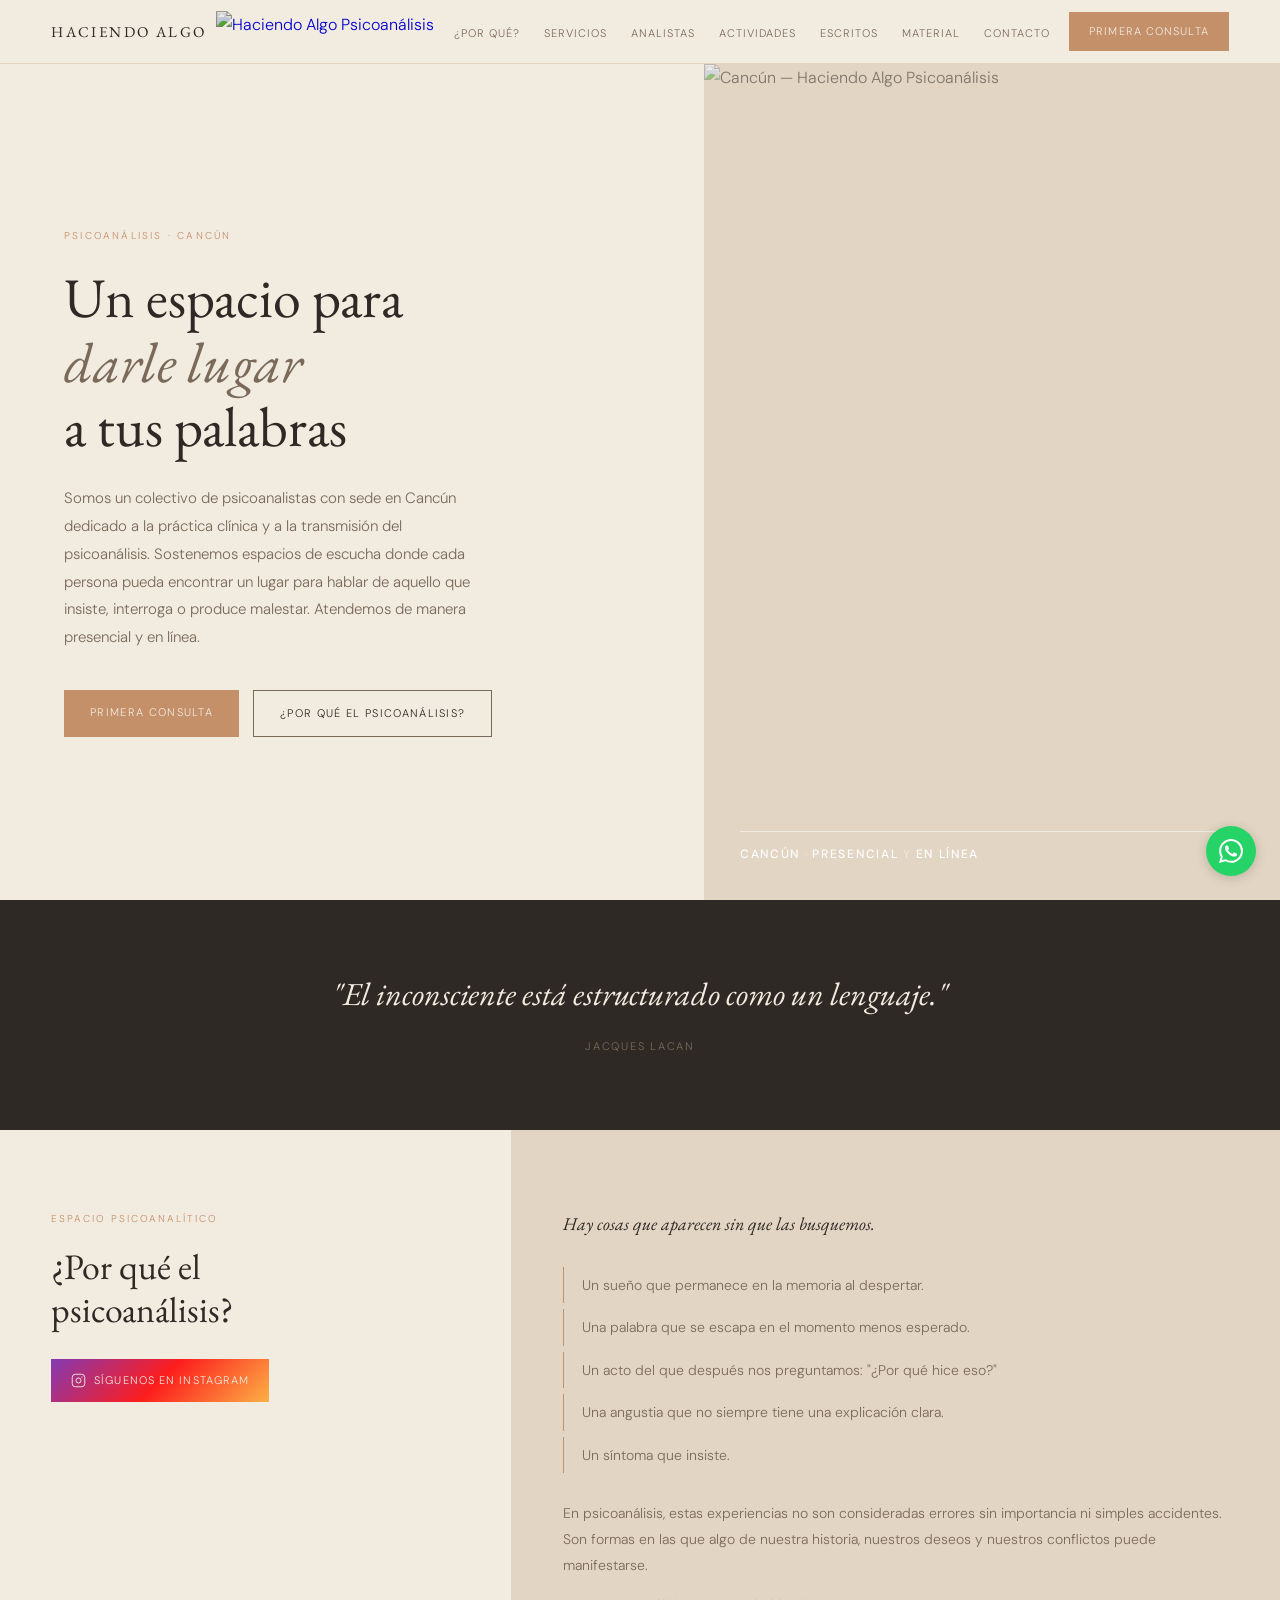
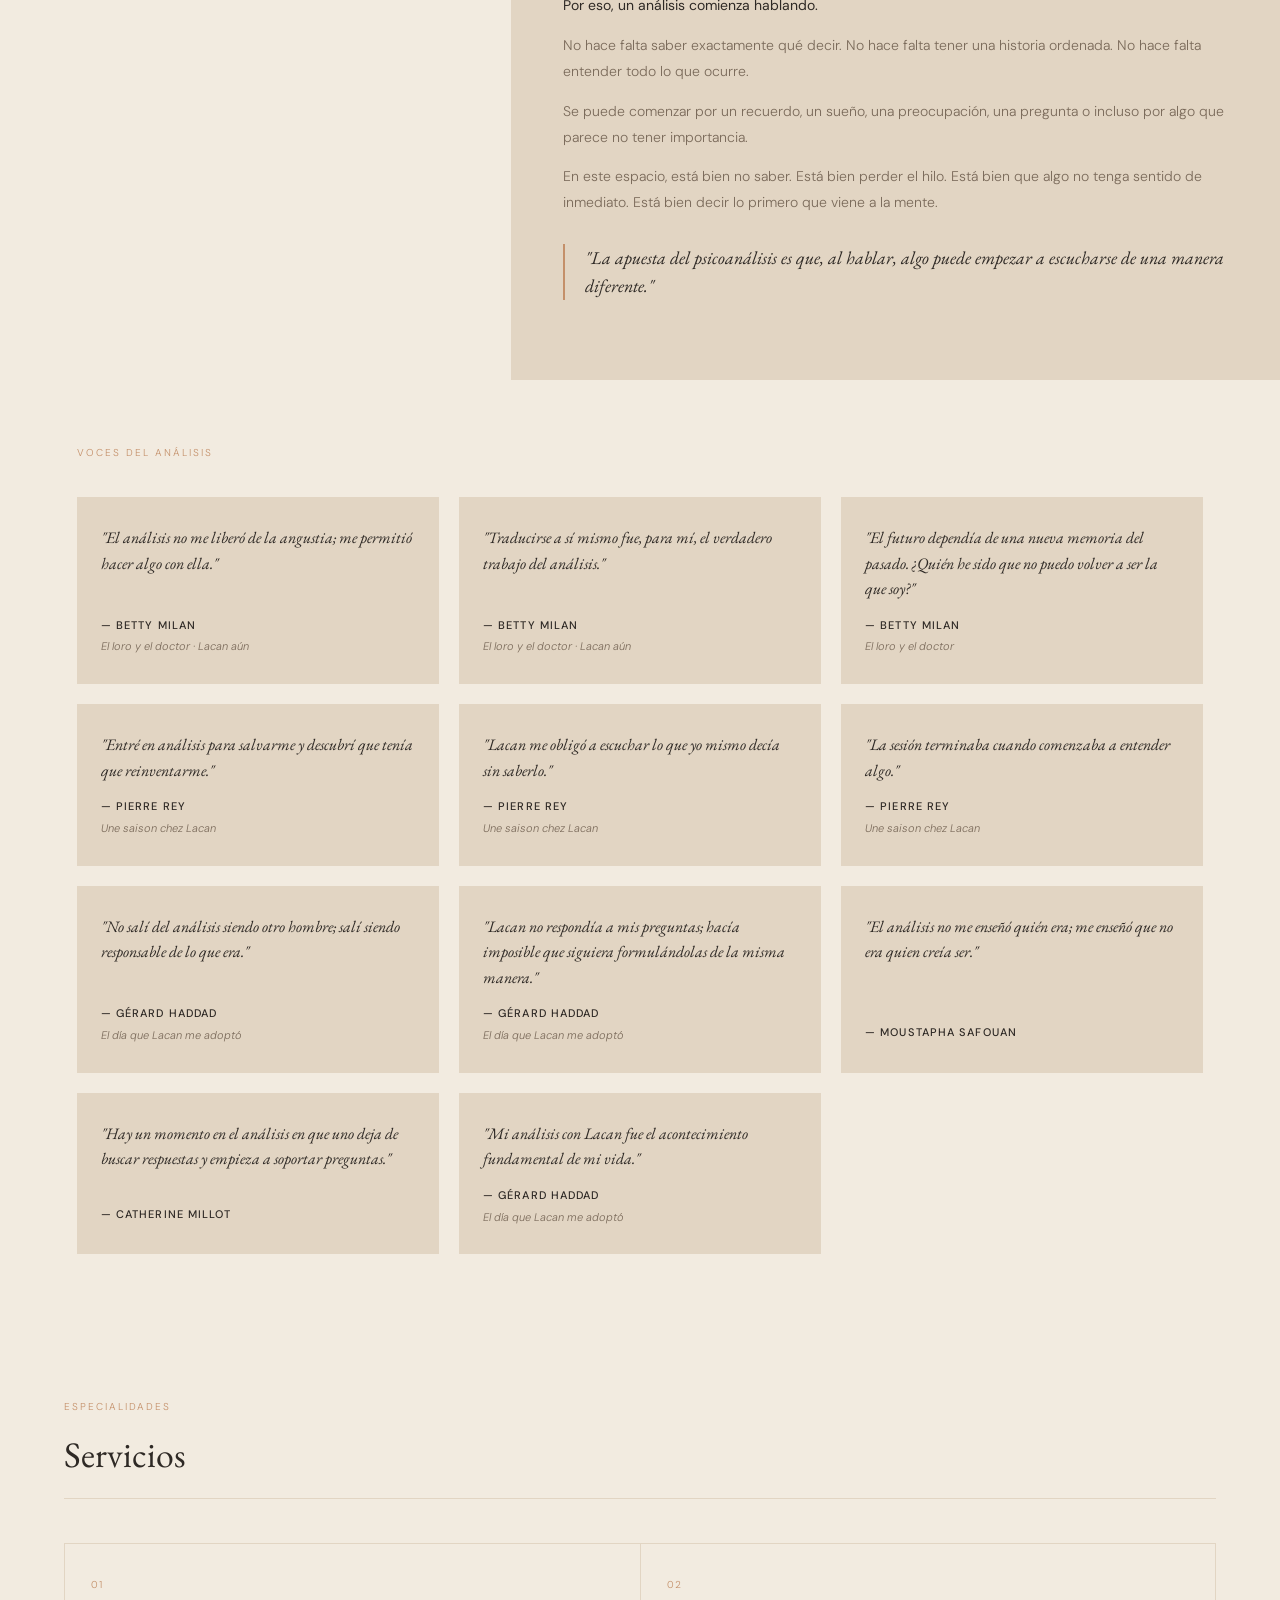
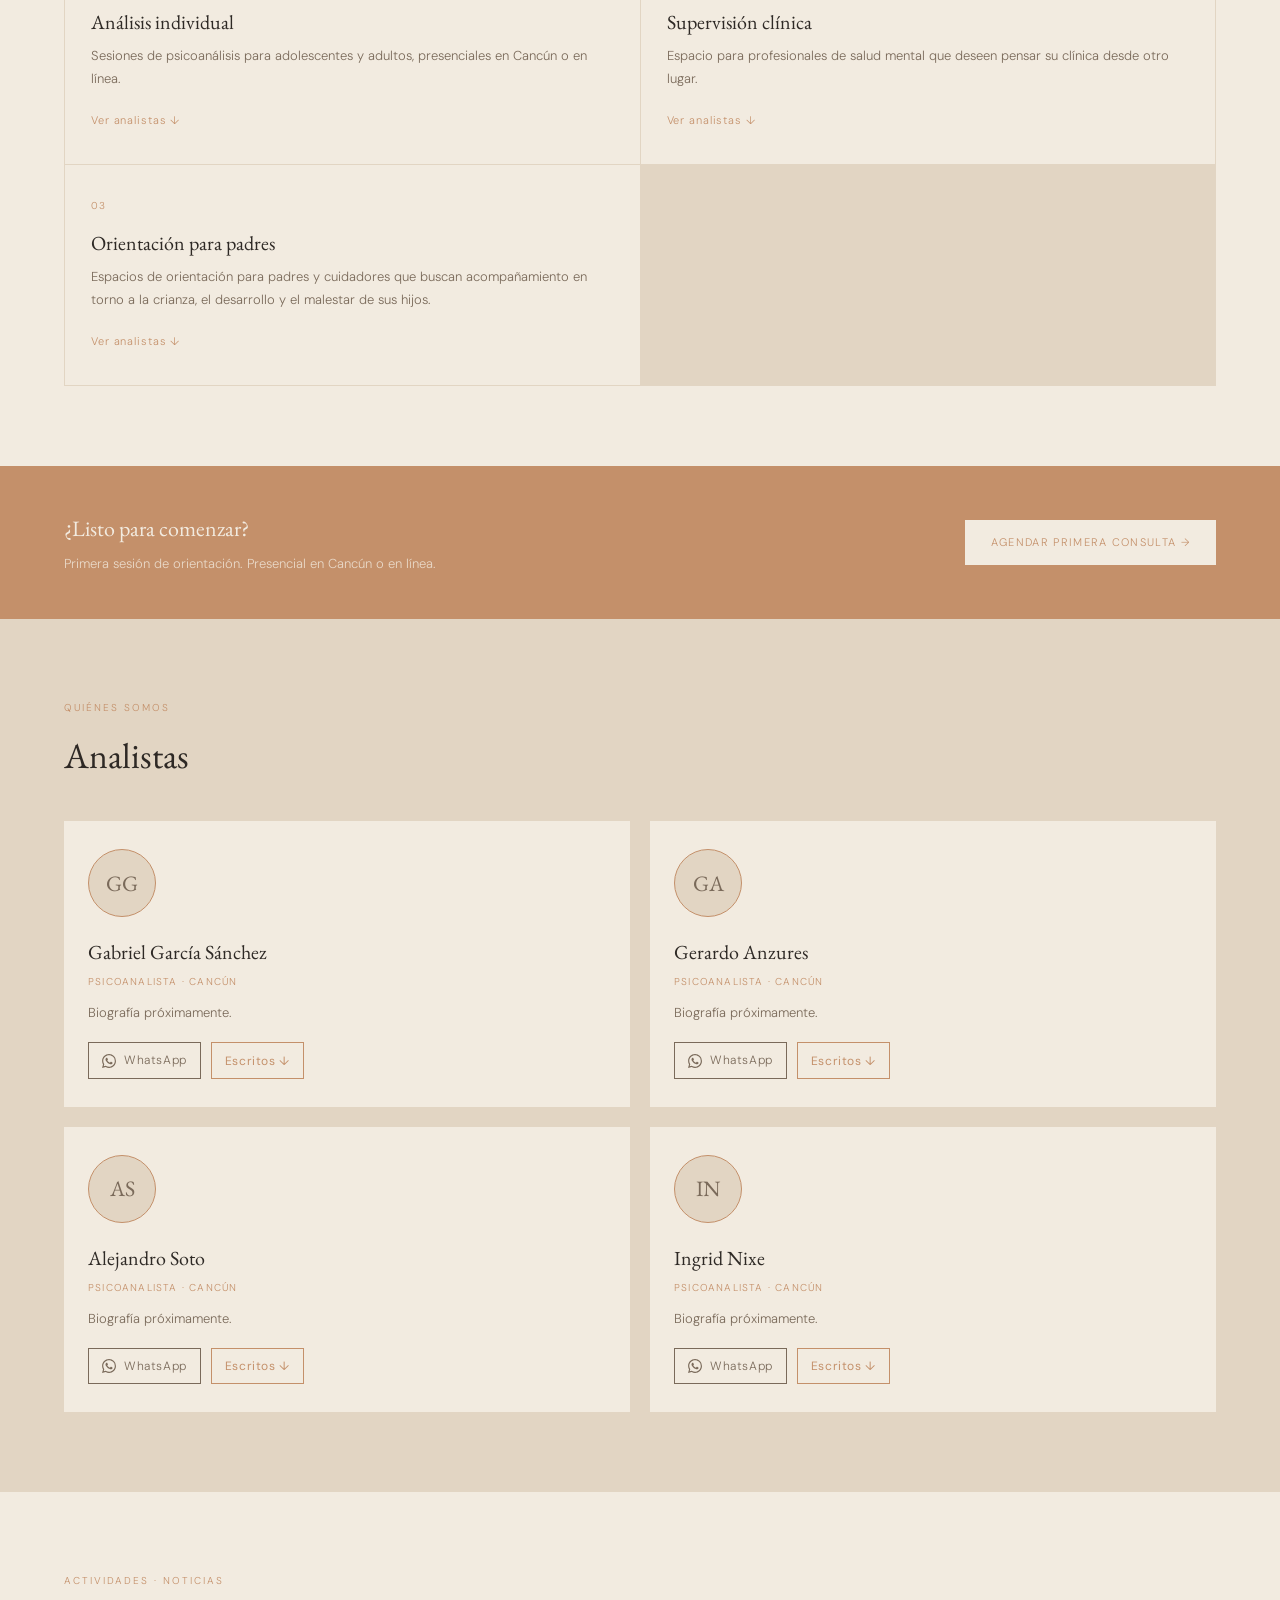
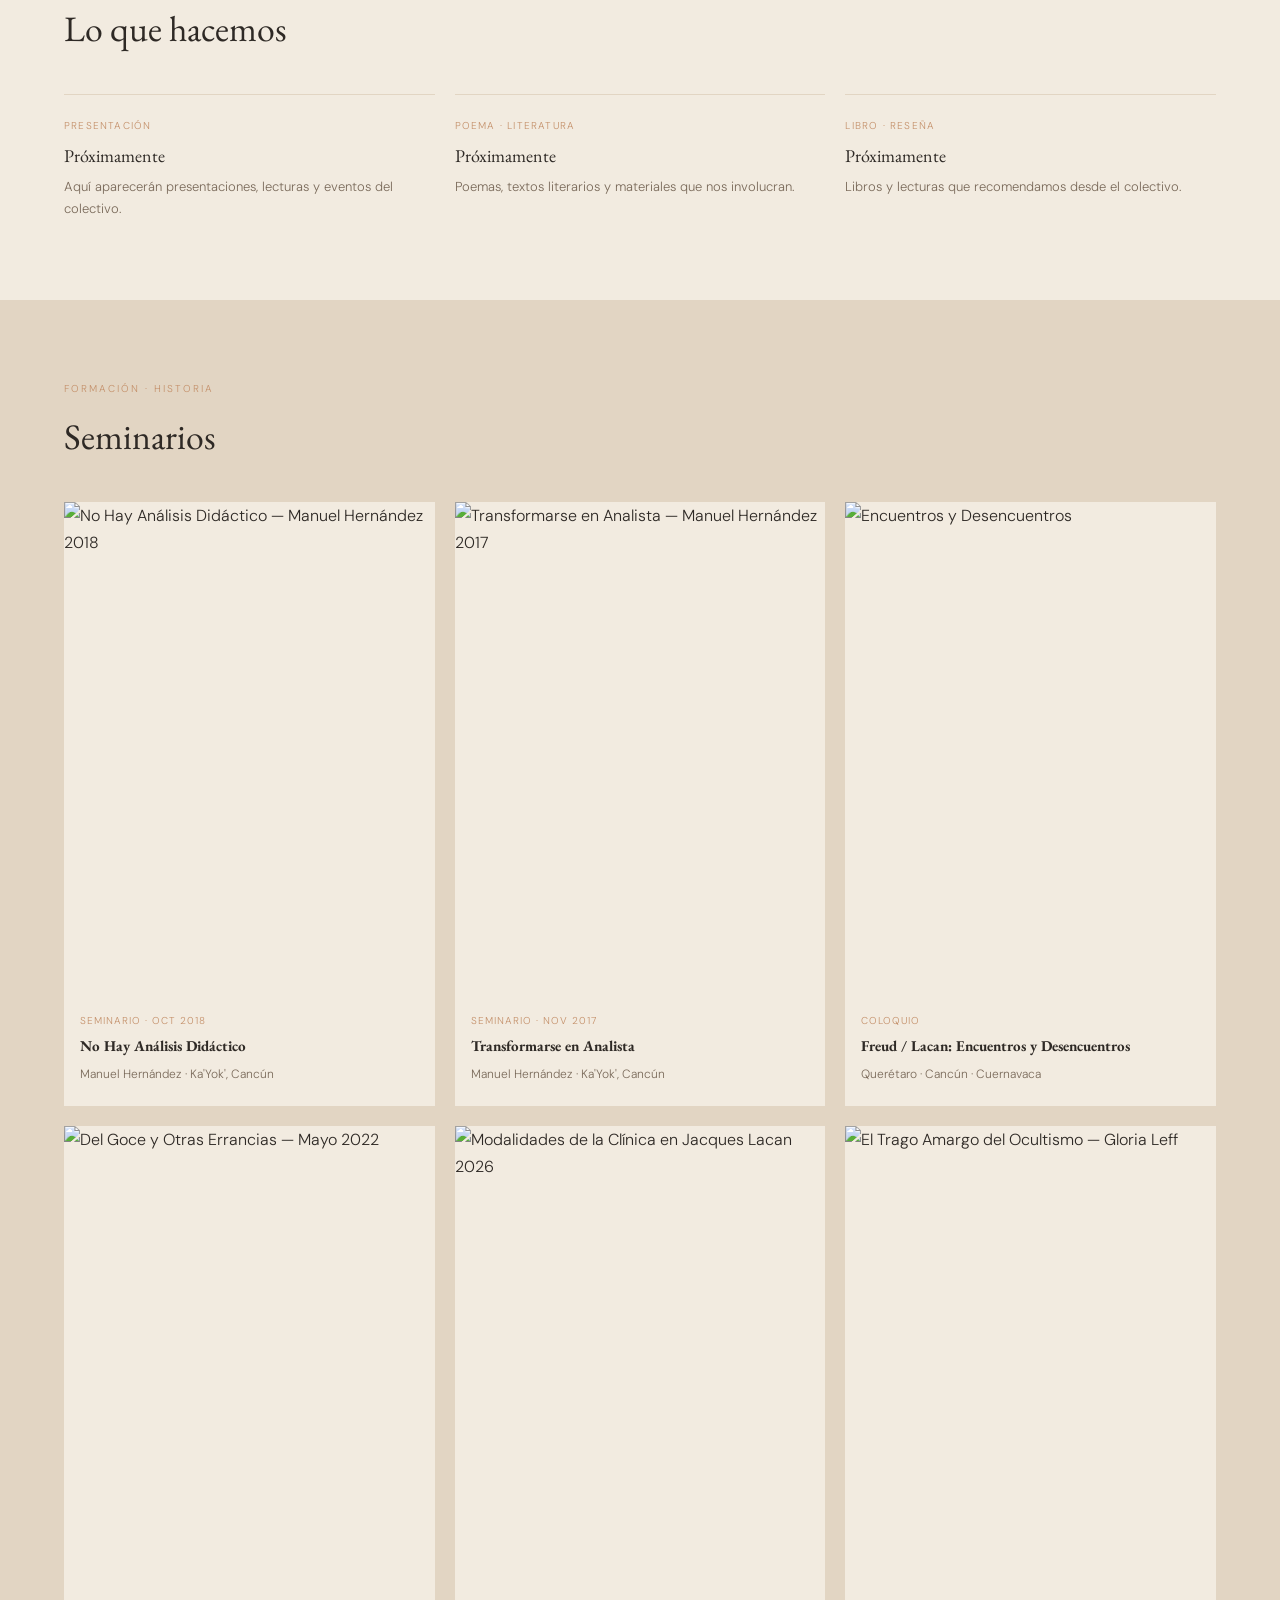
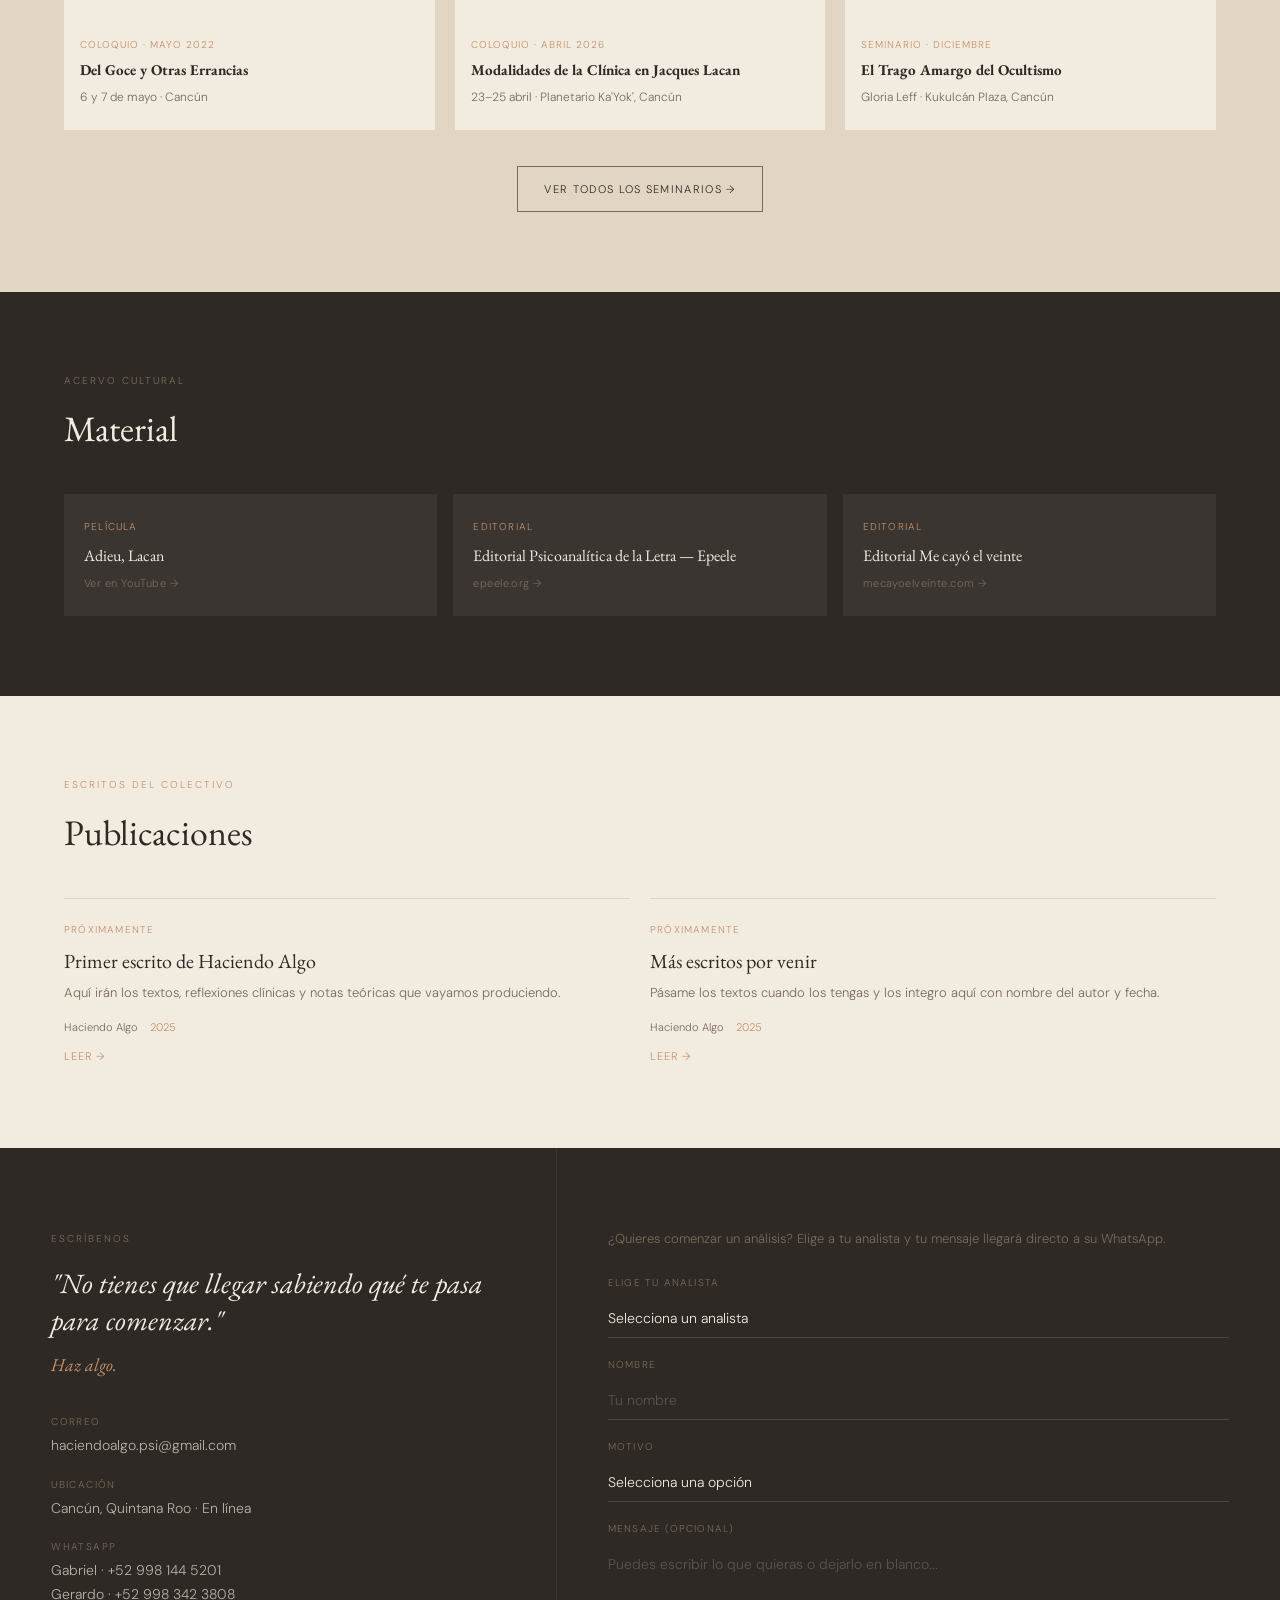
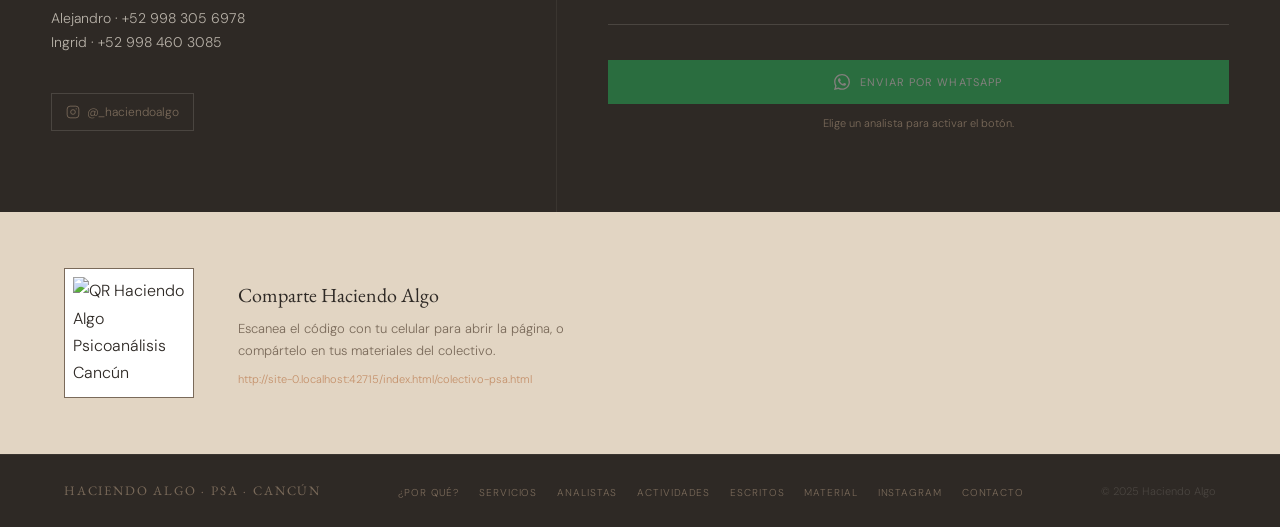
==== index.html @ 3f6826c0 "Add files via upload" ====
<!DOCTYPE html>
<html lang="es">
<head>
<meta charset="UTF-8">
<meta name="viewport" content="width=device-width, initial-scale=1.0">
<title>Haciendo Algo — Psicoanálisis Cancún</title>
<link rel="preconnect" href="https://fonts.googleapis.com">
<link rel="preconnect" href="https://fonts.gstatic.com" crossorigin>
<link href="https://fonts.googleapis.com/css2?family=EB+Garamond:ital,wght@0,400;0,500;1,400;1,500&family=DM+Sans:wght@300;400;500&display=swap" rel="stylesheet">
<style>
  :root {
    --lino:      #F2EBE0;
    --arena:     #E2D5C3;
    --terracota: #C4906A;
    --topo:      #7A6A5A;
    --carbon:    #2E2925;
    --wa:        #25D366;
    --serif:     'EB Garamond', Georgia, serif;
    --sans:      'DM Sans', system-ui, sans-serif;
  }
  *, *::before, *::after { box-sizing: border-box; margin: 0; padding: 0; }
  html { scroll-behavior: smooth; }
  body { background: var(--lino); color: var(--carbon); font-family: var(--sans); font-weight: 300; line-height: 1.7; -webkit-font-smoothing: antialiased; }

  /* NAV */
  nav { position: sticky; top: 0; z-index: 200; background: var(--lino); border-bottom: 0.5px solid var(--arena); padding: 0 4vw; display: flex; align-items: center; justify-content: space-between; height: 64px; gap: 16px; }
  .nav-logo { display: flex; align-items: center; gap: 10px; text-decoration: none; }
  .nav-logo-text { font-family: var(--serif); font-size: 15px; letter-spacing: 0.16em; color: var(--carbon); }
  .nav-logo img { height: 42px; width: auto; object-fit: contain; mix-blend-mode: multiply; }
  .nav-links { display: flex; align-items: center; gap: 24px; list-style: none; }
  .nav-links a { font-size: 11px; letter-spacing: 0.09em; text-transform: uppercase; color: var(--topo); text-decoration: none; transition: color 0.2s; }
  .nav-links a:hover { color: var(--carbon); }
  .nav-cta { font-size: 11px; letter-spacing: 0.1em; text-transform: uppercase; color: var(--lino); background: var(--terracota); padding: 10px 20px; text-decoration: none; transition: opacity 0.2s; white-space: nowrap; flex-shrink: 0; }
  .nav-cta:hover { opacity: 0.85; }
  .nav-toggle { display: none; background: none; border: none; cursor: pointer; flex-direction: column; gap: 5px; padding: 4px; }
  .nav-toggle span { display: block; width: 22px; height: 0.5px; background: var(--carbon); }

  /* HERO */
  #inicio { display: grid; grid-template-columns: 1.1fr 0.9fr; min-height: calc(100vh - 64px); }
  .hero-text { padding: 7vw 4vw 7vw 5vw; display: flex; flex-direction: column; justify-content: center; }
  .eyebrow { font-size: 10px; letter-spacing: 0.22em; text-transform: uppercase; color: var(--terracota); margin-bottom: 22px; }
  .hero-title { font-family: var(--serif); font-size: clamp(34px, 4.5vw, 56px); font-weight: 400; line-height: 1.15; color: var(--carbon); margin-bottom: 26px; }
  .hero-title em { font-style: italic; color: var(--topo); }
  .hero-body { font-size: 15px; color: var(--topo); line-height: 1.85; max-width: 420px; margin-bottom: 38px; }
  .hero-btns { display: flex; gap: 14px; flex-wrap: wrap; }
  .btn-primary { display: inline-block; font-size: 11px; letter-spacing: 0.12em; text-transform: uppercase; color: var(--lino); background: var(--terracota); padding: 13px 26px; text-decoration: none; transition: opacity 0.2s; }
  .btn-primary:hover { opacity: 0.85; }
  .btn-outline { display: inline-block; font-size: 11px; letter-spacing: 0.12em; text-transform: uppercase; color: var(--carbon); border: 0.5px solid var(--topo); padding: 13px 26px; text-decoration: none; transition: background 0.2s; }
  .btn-outline:hover { background: var(--arena); }
  .hero-visual { background: var(--arena); position: relative; overflow: hidden; display: flex; align-items: flex-end; padding: 36px; }
  .hero-visual img { position: absolute; inset: 0; width: 100%; height: 100%; object-fit: cover; opacity: 0.55; }
  .hero-visual-caption { position: relative; z-index: 1; font-size: 12px; letter-spacing: 0.12em; text-transform: uppercase; color: var(--lino); border-top: 0.5px solid rgba(255,255,255,0.5); padding-top: 12px; width: 100%; }
  .hero-visual-caption strong { color: white; font-weight: 500; letter-spacing: 0.14em; }

  /* FRASE LACAN */
  .frase { background: var(--carbon); padding: 72px 6vw; text-align: center; }
  .frase blockquote { font-family: var(--serif); font-size: clamp(20px, 2.8vw, 32px); font-style: italic; color: var(--lino); line-height: 1.4; max-width: 680px; margin: 0 auto 14px; }
  .frase cite { font-size: 11px; letter-spacing: 0.16em; text-transform: uppercase; color: var(--topo); font-style: normal; }

  /* POR QUÉ */
  #porque { display: grid; grid-template-columns: 1fr 1.5fr; background: var(--lino); }
  .porque-label { padding: 80px 4vw; border-right: 0.5px solid var(--arena); display: flex; flex-direction: column; justify-content: flex-start; }
  .section-label { font-size: 10px; letter-spacing: 0.2em; text-transform: uppercase; color: var(--terracota); margin-bottom: 18px; display: block; }
  .section-title { font-family: var(--serif); font-size: clamp(24px, 2.8vw, 36px); font-weight: 400; line-height: 1.2; color: var(--carbon); }
  .porque-content { padding: 80px 4vw; background: var(--arena); }
  .porque-intro { font-family: var(--serif); font-size: 18px; font-style: italic; color: var(--carbon); line-height: 1.6; margin-bottom: 28px; }
  .porque-lista { list-style: none; margin-bottom: 28px; }
  .porque-lista li { font-size: 14px; color: var(--topo); line-height: 1.75; padding: 6px 0 6px 18px; border-left: 1.5px solid var(--terracota); margin-bottom: 6px; }
  .porque-cuerpo { font-size: 14px; color: var(--topo); line-height: 1.85; }
  .porque-cuerpo p { margin-bottom: 14px; }
  .porque-cuerpo strong { color: var(--carbon); font-weight: 400; }
  .porque-apuesta { font-family: var(--serif); font-size: 18px; font-style: italic; color: var(--carbon); border-left: 2px solid var(--terracota); padding-left: 20px; line-height: 1.55; margin-top: 28px; }
  .btn-ig { display: inline-flex; align-items: center; gap: 8px; margin-top: 28px; font-size: 11px; letter-spacing: 0.1em; text-transform: uppercase; color: var(--lino); background: linear-gradient(135deg, #833ab4, #fd1d1d, #fcb045); padding: 12px 20px; text-decoration: none; transition: opacity 0.2s; align-self: flex-start; }
  .btn-ig:hover { opacity: 0.88; }

  /* CITAS PACIENTES */
  .citas-pacientes { background: var(--lino); padding: 64px 6vw; }
  .citas-grid { display: grid; grid-template-columns: repeat(3, 1fr); gap: 20px; margin-top: 36px; }
  .cita-card { background: var(--arena); padding: 28px 24px; display: flex; flex-direction: column; }
  .cita-texto { font-family: var(--serif); font-size: 16px; font-style: italic; color: var(--carbon); line-height: 1.6; margin-bottom: 14px; flex: 1; }
  .cita-autor { font-size: 11px; font-weight: 500; letter-spacing: 0.1em; text-transform: uppercase; color: var(--carbon); }
  .cita-fuente { font-size: 11px; color: var(--topo); margin-top: 3px; font-style: italic; }

  /* IMAGEN ENTRE CITAS Y SERVICIOS */
  .img-intermedia { width: 100%; max-height: 420px; object-fit: cover; display: block; }

  /* SERVICIOS */
  #servicios { padding: 80px 5vw; background: var(--lino); }
  .servicios-header { margin-bottom: 44px; border-bottom: 0.5px solid var(--arena); padding-bottom: 22px; }
  .servicios-grid { display: grid; grid-template-columns: repeat(2, 1fr); gap: 1px; background: var(--arena); border: 0.5px solid var(--arena); }
  .servicio-card { background: var(--lino); padding: 32px 26px; cursor: pointer; transition: background 0.2s; }
  .servicio-card:hover { background: var(--arena); }
  .servicio-num { font-size: 10px; letter-spacing: 0.14em; color: var(--terracota); margin-bottom: 16px; display: block; }
  .servicio-title { font-family: var(--serif); font-size: 20px; font-weight: 400; color: var(--carbon); margin-bottom: 10px; line-height: 1.3; }
  .servicio-desc { font-size: 13px; color: var(--topo); line-height: 1.75; margin-bottom: 14px; }
  .servicio-arrow { font-size: 11px; color: var(--terracota); letter-spacing: 0.08em; cursor: pointer; }
  .servicio-analistas { display: none; margin-top: 14px; padding-top: 14px; border-top: 0.5px solid var(--arena); }
  .servicio-analistas.open { display: block; }
  .servicio-analistas-label { font-size: 10px; letter-spacing: 0.12em; text-transform: uppercase; color: var(--topo); margin-bottom: 10px; }
  .analista-chip { display: inline-flex; align-items: center; gap: 8px; font-size: 12px; color: var(--carbon); border: 0.5px solid var(--topo); padding: 6px 12px; margin-right: 8px; margin-bottom: 6px; text-decoration: none; transition: all 0.2s; }
  .analista-chip:hover { background: var(--terracota); color: var(--lino); border-color: var(--terracota); }

  /* AGENDA */
  .agenda-banner { background: var(--terracota); padding: 44px 5vw; display: flex; align-items: center; justify-content: space-between; gap: 24px; }
  .agenda-banner h3 { font-family: var(--serif); font-size: 22px; font-weight: 400; color: var(--lino); margin-bottom: 6px; }
  .agenda-banner p { font-size: 13px; color: rgba(242,235,224,0.8); }
  .btn-lino { display: inline-block; font-size: 11px; letter-spacing: 0.12em; text-transform: uppercase; color: var(--terracota); background: var(--lino); padding: 13px 26px; text-decoration: none; transition: opacity 0.2s; white-space: nowrap; }
  .btn-lino:hover { opacity: 0.88; }

  /* ANALISTAS */
  #analistas { padding: 80px 5vw; background: var(--arena); }
  .analistas-header { margin-bottom: 44px; }
  .analistas-grid { display: grid; grid-template-columns: repeat(2, 1fr); gap: 20px; }
  .analista-card { background: var(--lino); padding: 28px 24px; transition: transform 0.2s; }
  .analista-card:hover { transform: translateY(-3px); }
  .analista-avatar { width: 68px; height: 68px; border-radius: 50%; background: var(--arena); border: 0.5px solid var(--terracota); margin-bottom: 18px; display: flex; align-items: center; justify-content: center; font-family: var(--serif); font-size: 22px; color: var(--topo); overflow: hidden; }
  .analista-avatar img { width: 100%; height: 100%; object-fit: cover; }
  .analista-name { font-family: var(--serif); font-size: 20px; font-weight: 400; color: var(--carbon); margin-bottom: 4px; }
  .analista-rol { font-size: 10px; letter-spacing: 0.12em; text-transform: uppercase; color: var(--terracota); margin-bottom: 12px; }
  .analista-bio { font-size: 13px; color: var(--topo); line-height: 1.7; margin-bottom: 18px; }
  .analista-actions { display: flex; gap: 10px; flex-wrap: wrap; }
  .analista-wa { display: inline-flex; align-items: center; gap: 8px; font-size: 12px; color: var(--topo); text-decoration: none; border: 0.5px solid var(--topo); padding: 7px 13px; transition: all 0.2s; letter-spacing: 0.05em; }
  .analista-wa:hover { background: var(--wa); color: white; border-color: var(--wa); }
  .analista-wa svg { width: 14px; height: 14px; }
  .analista-pub-btn { display: inline-flex; align-items: center; gap: 6px; font-size: 12px; color: var(--terracota); border: 0.5px solid var(--terracota); padding: 7px 13px; cursor: pointer; background: none; font-family: var(--sans); letter-spacing: 0.05em; transition: all 0.2s; }
  .analista-pub-btn:hover { background: var(--terracota); color: var(--lino); }
  .analista-pubs { display: none; margin-top: 16px; padding-top: 16px; border-top: 0.5px solid var(--arena); }
  .analista-pubs.open { display: block; }
  .analista-pubs-label { font-size: 10px; letter-spacing: 0.12em; text-transform: uppercase; color: var(--topo); margin-bottom: 12px; }
  .pub-item { padding: 10px 0; border-bottom: 0.5px solid var(--arena); }
  .pub-item:last-child { border-bottom: none; }
  .pub-tag { font-size: 10px; letter-spacing: 0.1em; text-transform: uppercase; color: var(--terracota); margin-bottom: 4px; display: block; }
  .pub-title { font-family: var(--serif); font-size: 15px; color: var(--carbon); line-height: 1.3; text-decoration: none; display: block; }
  .pub-title:hover { color: var(--terracota); }
  .pub-placeholder { font-size: 13px; color: var(--topo); font-style: italic; }

  /* ACTIVIDADES */
  #actividades { padding: 80px 5vw; background: var(--lino); }
  .actividades-grid { display: grid; grid-template-columns: repeat(3, 1fr); gap: 20px; margin-top: 44px; }
  .actividad-card { border-top: 0.5px solid var(--arena); padding-top: 22px; }
  .actividad-tipo { font-size: 10px; letter-spacing: 0.12em; text-transform: uppercase; color: var(--terracota); margin-bottom: 10px; display: block; }
  .actividad-title { font-family: var(--serif); font-size: 18px; font-weight: 400; color: var(--carbon); line-height: 1.3; margin-bottom: 8px; }
  .actividad-desc { font-size: 13px; color: var(--topo); line-height: 1.7; }

  /* SEMINARIOS */
  #seminarios { padding: 80px 5vw; background: var(--arena); }
  .seminarios-grid { display: grid; grid-template-columns: repeat(3, 1fr); gap: 20px; margin-top: 44px; }
  .seminario-img-card { background: var(--lino); overflow: hidden; transition: transform 0.2s; }
  .seminario-img-card:hover { transform: translateY(-3px); }
  .seminario-img-card img { width: 100%; aspect-ratio: 3/4; object-fit: cover; object-position: top; display: block; }
  .seminario-img-caption { padding: 16px 16px 20px; }
  .seminarios-placeholder { font-size: 13px; color: var(--topo); font-style: italic; margin-top: 20px; }

  /* MATERIAL */
  #material { padding: 80px 5vw; background: var(--carbon); }
  .material-header .section-label { color: var(--topo); }
  .material-header .section-title { color: var(--lino); }
  .material-grid { display: grid; grid-template-columns: repeat(3, 1fr); gap: 16px; margin-top: 44px; }
  .material-card { background: #3a3530; padding: 24px 20px; text-decoration: none; transition: background 0.2s; display: block; }
  .material-card:hover { background: #4a4540; }
  .material-tipo { font-size: 10px; letter-spacing: 0.12em; text-transform: uppercase; color: var(--terracota); margin-bottom: 10px; display: block; }
  .material-title { font-family: var(--serif); font-size: 16px; color: var(--lino); line-height: 1.4; margin-bottom: 6px; }
  .material-link { font-size: 11px; color: var(--topo); letter-spacing: 0.04em; }

  /* PUBLICACIONES */
  #publicaciones { padding: 80px 5vw; background: var(--lino); }
  .blog-grid { display: grid; grid-template-columns: repeat(2, 1fr); gap: 20px; margin-top: 44px; }
  .blog-card { border-top: 0.5px solid var(--arena); padding-top: 22px; transition: border-color 0.2s; text-decoration: none; display: block; }
  .blog-card:hover { border-color: var(--terracota); }
  .blog-tag { font-size: 10px; letter-spacing: 0.12em; text-transform: uppercase; color: var(--terracota); margin-bottom: 10px; display: block; }
  .blog-title { font-family: var(--serif); font-size: 20px; font-weight: 400; color: var(--carbon); line-height: 1.3; margin-bottom: 8px; }
  .blog-excerpt { font-size: 13px; color: var(--topo); line-height: 1.7; margin-bottom: 14px; }
  .blog-meta { display: flex; align-items: center; gap: 12px; }
  .blog-autor { font-size: 11px; color: var(--topo); }
  .blog-fecha { font-size: 11px; color: var(--terracota); }
  .blog-leer { font-size: 11px; color: var(--terracota); letter-spacing: 0.08em; text-transform: uppercase; margin-top: 10px; display: inline-block; }

  /* CONTACTO */
  #contacto { display: grid; grid-template-columns: 1fr 1.3fr; background: var(--carbon); }
  .contacto-info { padding: 80px 4vw; border-right: 0.5px solid #3a3530; display: flex; flex-direction: column; justify-content: center; }
  .contacto-info .section-label { color: var(--topo); }
  .contacto-lema { font-family: var(--serif); font-size: clamp(20px, 2.5vw, 28px); font-style: italic; color: var(--lino); line-height: 1.35; margin-bottom: 10px; }
  .contacto-sublema { font-family: var(--serif); font-size: 18px; color: var(--terracota); margin-bottom: 32px; font-style: italic; }
  .contacto-dato { display: flex; flex-direction: column; margin-bottom: 18px; }
  .contacto-dato-label { font-size: 10px; letter-spacing: 0.14em; text-transform: uppercase; color: var(--topo); margin-bottom: 4px; }
  .contacto-dato-valor { font-size: 14px; color: rgba(242,235,224,0.7); }
  .contacto-dato-valor a { color: rgba(242,235,224,0.7); text-decoration: none; transition: color 0.2s; }
  .contacto-dato-valor a:hover { color: var(--lino); }
  .contacto-social { display: flex; gap: 14px; margin-top: 20px; }
  .social-link { display: inline-flex; align-items: center; gap: 7px; font-size: 12px; color: var(--topo); text-decoration: none; border: 0.5px solid #4a4540; padding: 8px 14px; transition: all 0.2s; }
  .social-link:hover { border-color: var(--terracota); color: var(--terracota); }
  .social-link svg { width: 14px; height: 14px; }
  .contacto-form { padding: 80px 4vw; display: flex; flex-direction: column; justify-content: center; }
  .form-group { margin-bottom: 18px; }
  .form-group label { display: block; font-size: 10px; letter-spacing: 0.12em; text-transform: uppercase; color: var(--topo); margin-bottom: 8px; }
  .form-group input, .form-group textarea, .form-group select { width: 100%; background: transparent; border: none; border-bottom: 0.5px solid #4a4540; color: var(--lino); font-family: var(--sans); font-size: 14px; font-weight: 300; padding: 10px 0; outline: none; transition: border-color 0.2s; -webkit-appearance: none; }
  .form-group input:focus, .form-group textarea:focus, .form-group select:focus { border-color: var(--terracota); }
  .form-group input::placeholder, .form-group textarea::placeholder { color: #555; }
  .form-group select option { background: var(--carbon); color: var(--lino); }
  .form-group textarea { resize: none; height: 80px; }
  .btn-wa-form { width: 100%; display: flex; align-items: center; justify-content: center; gap: 10px; background: var(--wa); color: white; border: none; padding: 14px 24px; font-family: var(--sans); font-size: 11px; letter-spacing: 0.1em; text-transform: uppercase; cursor: pointer; transition: opacity 0.2s; margin-top: 8px; }
  .btn-wa-form:hover { opacity: 0.88; }
  .btn-wa-form:disabled { opacity: 0.4; cursor: not-allowed; }
  .btn-wa-form svg { width: 16px; height: 16px; }

  /* QR */
  .qr-section { background: var(--arena); padding: 56px 5vw; display: flex; align-items: center; gap: 44px; }
  .qr-img { width: 130px; height: 130px; flex-shrink: 0; border: 0.5px solid var(--topo); padding: 8px; background: white; }
  .qr-text h3 { font-family: var(--serif); font-size: 20px; font-weight: 400; color: var(--carbon); margin-bottom: 6px; }
  .qr-text p { font-size: 13px; color: var(--topo); line-height: 1.7; max-width: 360px; }
  .qr-url { font-size: 11px; color: var(--terracota); margin-top: 8px; display: block; }

  /* WA FLOTANTE */
  .wa-float { position: fixed; bottom: 24px; right: 24px; z-index: 999; display: flex; flex-direction: column; align-items: flex-end; gap: 10px; }
  .wa-menu { display: none; flex-direction: column; gap: 8px; align-items: flex-end; }
  .wa-menu.open { display: flex; }
  .wa-btn { display: flex; align-items: center; gap: 9px; background: var(--wa); color: white; padding: 10px 16px; text-decoration: none; font-size: 12px; letter-spacing: 0.05em; transition: opacity 0.2s; }
  .wa-btn:hover { opacity: 0.88; }
  .wa-btn svg { width: 16px; height: 16px; flex-shrink: 0; }
  .wa-toggle { width: 50px; height: 50px; border-radius: 50%; background: var(--wa); border: none; cursor: pointer; display: flex; align-items: center; justify-content: center; box-shadow: 0 2px 12px rgba(0,0,0,0.18); }

  /* FOOTER */
  footer { background: var(--carbon); border-top: 0.5px solid #3a3530; padding: 22px 5vw; display: flex; justify-content: space-between; align-items: center; flex-wrap: wrap; gap: 12px; }
  .footer-logo { font-family: var(--serif); font-size: 13px; color: var(--topo); letter-spacing: 0.14em; }
  .footer-links { display: flex; gap: 20px; list-style: none; flex-wrap: wrap; }
  .footer-links a { font-size: 10px; letter-spacing: 0.09em; text-transform: uppercase; color: var(--topo); text-decoration: none; transition: color 0.2s; }
  .footer-links a:hover { color: var(--terracota); }
  .footer-copy { font-size: 11px; color: #4a4540; }

  /* ANIMACIONES */
  .fade-up { opacity: 0; transform: translateY(22px); transition: opacity 0.7s ease, transform 0.7s ease; }
  .fade-up.visible { opacity: 1; transform: translateY(0); }

  /* WA SVG reutilizable */
  .wa-ico { display:inline-block; }

  /* MOBILE */
  @media (max-width: 840px) {
    .nav-links { display: none; }
    .nav-links.open { display: flex; flex-direction: column; position: absolute; top: 64px; left: 0; right: 0; background: var(--lino); border-bottom: 0.5px solid var(--arena); padding: 20px 5vw; gap: 18px; z-index: 99; }
    .nav-cta { display: none; }
    .nav-toggle { display: flex; }
    #inicio { grid-template-columns: 1fr; }
    .hero-visual { min-height: 220px; }
    #porque { grid-template-columns: 1fr; }
    .porque-label { border-right: none; border-bottom: 0.5px solid var(--arena); padding: 48px 5vw; }
    .porque-content { padding: 48px 5vw; }
    .citas-grid { grid-template-columns: 1fr; }
    .servicios-grid { grid-template-columns: 1fr; }
    .analistas-grid { grid-template-columns: 1fr; }
    .actividades-grid { grid-template-columns: 1fr; }
    .seminarios-grid { grid-template-columns: 1fr; }
    .material-grid { grid-template-columns: 1fr; }
    .blog-grid { grid-template-columns: 1fr; }
    #contacto { grid-template-columns: 1fr; }
    .contacto-info { border-right: none; border-bottom: 0.5px solid #3a3530; padding: 48px 5vw; }
    .contacto-form { padding: 48px 5vw; }
    .agenda-banner { flex-direction: column; align-items: flex-start; }
    .qr-section { flex-direction: column; align-items: flex-start; gap: 22px; }
    footer { flex-direction: column; text-align: center; }
    .footer-links { justify-content: center; }
  }
</style>
</head>
<body>

<!-- WA FLOTANTE -->
<div class="wa-float">
  <div class="wa-menu" id="waMenu">
    <a class="wa-btn" href="https://wa.me/529981445201?text=Hola%20Gabriel,%20me%20interesa%20una%20consulta" target="_blank" rel="noopener">
      <svg viewBox="0 0 24 24" fill="currentColor" width="16" height="16"><path d="M17.472 14.382c-.297-.149-1.758-.867-2.03-.967-.273-.099-.471-.148-.67.15-.197.297-.767.966-.94 1.164-.173.199-.347.223-.644.075-.297-.15-1.255-.463-2.39-1.475-.883-.788-1.48-1.761-1.653-2.059-.173-.297-.018-.458.13-.606.134-.133.298-.347.446-.52.149-.174.198-.298.298-.497.099-.198.05-.371-.025-.52-.075-.149-.669-1.612-.916-2.207-.242-.579-.487-.5-.669-.51-.173-.008-.371-.01-.57-.01-.198 0-.52.074-.792.372-.272.297-1.04 1.016-1.04 2.479 0 1.462 1.065 2.875 1.213 3.074.149.198 2.096 3.2 5.077 4.487.709.306 1.262.489 1.694.625.712.227 1.36.195 1.871.118.571-.085 1.758-.719 2.006-1.413.248-.694.248-1.289.173-1.413-.074-.124-.272-.198-.57-.347m-5.421 7.403h-.004a9.87 9.87 0 01-5.031-1.378l-.361-.214-3.741.982.998-3.648-.235-.374a9.86 9.86 0 01-1.51-5.26c.001-5.45 4.436-9.884 9.888-9.884 2.64 0 5.122 1.03 6.988 2.898a9.825 9.825 0 012.893 6.994c-.003 5.45-4.437 9.884-9.885 9.884m8.413-18.297A11.815 11.815 0 0012.05 0C5.495 0 .16 5.335.157 11.892c0 2.096.547 4.142 1.588 5.945L.057 24l6.305-1.654a11.882 11.882 0 005.683 1.448h.005c6.554 0 11.89-5.335 11.893-11.893a11.821 11.821 0 00-3.48-8.413z"/></svg>
      Gabriel García
    </a>
    <a class="wa-btn" href="https://wa.me/529983423808?text=Hola%20Gerardo,%20me%20interesa%20una%20consulta" target="_blank" rel="noopener">
      <svg viewBox="0 0 24 24" fill="currentColor" width="16" height="16"><path d="M17.472 14.382c-.297-.149-1.758-.867-2.03-.967-.273-.099-.471-.148-.67.15-.197.297-.767.966-.94 1.164-.173.199-.347.223-.644.075-.297-.15-1.255-.463-2.39-1.475-.883-.788-1.48-1.761-1.653-2.059-.173-.297-.018-.458.13-.606.134-.133.298-.347.446-.52.149-.174.198-.298.298-.497.099-.198.05-.371-.025-.52-.075-.149-.669-1.612-.916-2.207-.242-.579-.487-.5-.669-.51-.173-.008-.371-.01-.57-.01-.198 0-.52.074-.792.372-.272.297-1.04 1.016-1.04 2.479 0 1.462 1.065 2.875 1.213 3.074.149.198 2.096 3.2 5.077 4.487.709.306 1.262.489 1.694.625.712.227 1.36.195 1.871.118.571-.085 1.758-.719 2.006-1.413.248-.694.248-1.289.173-1.413-.074-.124-.272-.198-.57-.347m-5.421 7.403h-.004a9.87 9.87 0 01-5.031-1.378l-.361-.214-3.741.982.998-3.648-.235-.374a9.86 9.86 0 01-1.51-5.26c.001-5.45 4.436-9.884 9.888-9.884 2.64 0 5.122 1.03 6.988 2.898a9.825 9.825 0 012.893 6.994c-.003 5.45-4.437 9.884-9.885 9.884m8.413-18.297A11.815 11.815 0 0012.05 0C5.495 0 .16 5.335.157 11.892c0 2.096.547 4.142 1.588 5.945L.057 24l6.305-1.654a11.882 11.882 0 005.683 1.448h.005c6.554 0 11.89-5.335 11.893-11.893a11.821 11.821 0 00-3.48-8.413z"/></svg>
      Gerardo Anzures
    </a>
    <a class="wa-btn" href="https://wa.me/529983056978?text=Hola%20Alejandro,%20me%20interesa%20una%20consulta" target="_blank" rel="noopener">
      <svg viewBox="0 0 24 24" fill="currentColor" width="16" height="16"><path d="M17.472 14.382c-.297-.149-1.758-.867-2.03-.967-.273-.099-.471-.148-.67.15-.197.297-.767.966-.94 1.164-.173.199-.347.223-.644.075-.297-.15-1.255-.463-2.39-1.475-.883-.788-1.48-1.761-1.653-2.059-.173-.297-.018-.458.13-.606.134-.133.298-.347.446-.52.149-.174.198-.298.298-.497.099-.198.05-.371-.025-.52-.075-.149-.669-1.612-.916-2.207-.242-.579-.487-.5-.669-.51-.173-.008-.371-.01-.57-.01-.198 0-.52.074-.792.372-.272.297-1.04 1.016-1.04 2.479 0 1.462 1.065 2.875 1.213 3.074.149.198 2.096 3.2 5.077 4.487.709.306 1.262.489 1.694.625.712.227 1.36.195 1.871.118.571-.085 1.758-.719 2.006-1.413.248-.694.248-1.289.173-1.413-.074-.124-.272-.198-.57-.347m-5.421 7.403h-.004a9.87 9.87 0 01-5.031-1.378l-.361-.214-3.741.982.998-3.648-.235-.374a9.86 9.86 0 01-1.51-5.26c.001-5.45 4.436-9.884 9.888-9.884 2.64 0 5.122 1.03 6.988 2.898a9.825 9.825 0 012.893 6.994c-.003 5.45-4.437 9.884-9.885 9.884m8.413-18.297A11.815 11.815 0 0012.05 0C5.495 0 .16 5.335.157 11.892c0 2.096.547 4.142 1.588 5.945L.057 24l6.305-1.654a11.882 11.882 0 005.683 1.448h.005c6.554 0 11.89-5.335 11.893-11.893a11.821 11.821 0 00-3.48-8.413z"/></svg>
      Alejandro Soto
    </a>
    <a class="wa-btn" href="https://wa.me/529984603085?text=Hola%20Ingrid,%20me%20interesa%20una%20consulta" target="_blank" rel="noopener">
      <svg viewBox="0 0 24 24" fill="currentColor" width="16" height="16"><path d="M17.472 14.382c-.297-.149-1.758-.867-2.03-.967-.273-.099-.471-.148-.67.15-.197.297-.767.966-.94 1.164-.173.199-.347.223-.644.075-.297-.15-1.255-.463-2.39-1.475-.883-.788-1.48-1.761-1.653-2.059-.173-.297-.018-.458.13-.606.134-.133.298-.347.446-.52.149-.174.198-.298.298-.497.099-.198.05-.371-.025-.52-.075-.149-.669-1.612-.916-2.207-.242-.579-.487-.5-.669-.51-.173-.008-.371-.01-.57-.01-.198 0-.52.074-.792.372-.272.297-1.04 1.016-1.04 2.479 0 1.462 1.065 2.875 1.213 3.074.149.198 2.096 3.2 5.077 4.487.709.306 1.262.489 1.694.625.712.227 1.36.195 1.871.118.571-.085 1.758-.719 2.006-1.413.248-.694.248-1.289.173-1.413-.074-.124-.272-.198-.57-.347m-5.421 7.403h-.004a9.87 9.87 0 01-5.031-1.378l-.361-.214-3.741.982.998-3.648-.235-.374a9.86 9.86 0 01-1.51-5.26c.001-5.45 4.436-9.884 9.888-9.884 2.64 0 5.122 1.03 6.988 2.898a9.825 9.825 0 012.893 6.994c-.003 5.45-4.437 9.884-9.885 9.884m8.413-18.297A11.815 11.815 0 0012.05 0C5.495 0 .16 5.335.157 11.892c0 2.096.547 4.142 1.588 5.945L.057 24l6.305-1.654a11.882 11.882 0 005.683 1.448h.005c6.554 0 11.89-5.335 11.893-11.893a11.821 11.821 0 00-3.48-8.413z"/></svg>
      Ingrid Nixe
    </a>
  </div>
  <button class="wa-toggle" id="waToggle" aria-label="WhatsApp">
    <svg viewBox="0 0 24 24" fill="white" width="24" height="24"><path d="M17.472 14.382c-.297-.149-1.758-.867-2.03-.967-.273-.099-.471-.148-.67.15-.197.297-.767.966-.94 1.164-.173.199-.347.223-.644.075-.297-.15-1.255-.463-2.39-1.475-.883-.788-1.48-1.761-1.653-2.059-.173-.297-.018-.458.13-.606.134-.133.298-.347.446-.52.149-.174.198-.298.298-.497.099-.198.05-.371-.025-.52-.075-.149-.669-1.612-.916-2.207-.242-.579-.487-.5-.669-.51-.173-.008-.371-.01-.57-.01-.198 0-.52.074-.792.372-.272.297-1.04 1.016-1.04 2.479 0 1.462 1.065 2.875 1.213 3.074.149.198 2.096 3.2 5.077 4.487.709.306 1.262.489 1.694.625.712.227 1.36.195 1.871.118.571-.085 1.758-.719 2.006-1.413.248-.694.248-1.289.173-1.413-.074-.124-.272-.198-.57-.347m-5.421 7.403h-.004a9.87 9.87 0 01-5.031-1.378l-.361-.214-3.741.982.998-3.648-.235-.374a9.86 9.86 0 01-1.51-5.26c.001-5.45 4.436-9.884 9.888-9.884 2.64 0 5.122 1.03 6.988 2.898a9.825 9.825 0 012.893 6.994c-.003 5.45-4.437 9.884-9.885 9.884m8.413-18.297A11.815 11.815 0 0012.05 0C5.495 0 .16 5.335.157 11.892c0 2.096.547 4.142 1.588 5.945L.057 24l6.305-1.654a11.882 11.882 0 005.683 1.448h.005c6.554 0 11.89-5.335 11.893-11.893a11.821 11.821 0 00-3.48-8.413z"/></svg>
  </button>
</div>

<!-- NAV -->
<nav>
  <a href="#inicio" class="nav-logo">
    <span class="nav-logo-text">HACIENDO ALGO</span>
    <img src="logo.png" alt="Haciendo Algo Psicoanálisis">
  </a>
  <ul class="nav-links" id="navLinks">
    <li><a href="#porque">¿Por qué?</a></li>
    <li><a href="#servicios">Servicios</a></li>
    <li><a href="#analistas">Analistas</a></li>
    <li><a href="#actividades">Actividades</a></li>
    <li><a href="#publicaciones">Escritos</a></li>
    <li><a href="#material">Material</a></li>
    <li><a href="#contacto">Contacto</a></li>
  </ul>
  <a href="#contacto" class="nav-cta">Primera Consulta</a>
  <button class="nav-toggle" id="navToggle" aria-label="Menú"><span></span><span></span><span></span></button>
</nav>

<!-- HERO -->
<section id="inicio">
  <div class="hero-text">
    <p class="eyebrow">Psicoanálisis · Cancún</p>
    <h1 class="hero-title fade-up">Un espacio para<br><em>darle lugar</em><br>a tus palabras</h1>
    <p class="hero-body fade-up">Somos un colectivo de psicoanalistas con sede en Cancún dedicado a la práctica clínica y a la transmisión del psicoanálisis. Sostenemos espacios de escucha donde cada persona pueda encontrar un lugar para hablar de aquello que insiste, interroga o produce malestar. Atendemos de manera presencial y en línea.</p>
    <div class="hero-btns fade-up">
      <a href="#contacto" class="btn-primary">Primera Consulta</a>
      <a href="#porque" class="btn-outline">¿Por qué el psicoanálisis?</a>
    </div>
  </div>
  <div class="hero-visual">
    <img src="consultorio.jpg" alt="Cancún — Haciendo Algo Psicoanálisis">
    <p class="hero-visual-caption"><strong>Cancún</strong> · <strong>Presencial</strong> y <strong>en línea</strong></p>
  </div>
</section>

<!-- FRASE LACAN -->
<div class="frase">
  <blockquote>"El inconsciente está estructurado como un lenguaje."</blockquote>
  <cite>Jacques Lacan</cite>
</div>

<!-- POR QUÉ -->
<section id="porque">
  <div class="porque-label">
    <span class="section-label">Espacio psicoanalítico</span>
    <h2 class="section-title fade-up">¿Por qué el<br>psicoanálisis?</h2>
    <a href="https://instagram.com/_haciendoalgo" target="_blank" rel="noopener" class="btn-ig fade-up">
      <svg viewBox="0 0 24 24" fill="none" stroke="currentColor" stroke-width="1.5" width="15" height="15"><rect x="2" y="2" width="20" height="20" rx="5"/><circle cx="12" cy="12" r="4"/><circle cx="17.5" cy="6.5" r="1" fill="currentColor" stroke="none"/></svg>
      Síguenos en Instagram
    </a>
  </div>
  <div class="porque-content">
    <p class="porque-intro fade-up">Hay cosas que aparecen sin que las busquemos.</p>
    <ul class="porque-lista fade-up">
      <li>Un sueño que permanece en la memoria al despertar.</li>
      <li>Una palabra que se escapa en el momento menos esperado.</li>
      <li>Un acto del que después nos preguntamos: "¿Por qué hice eso?"</li>
      <li>Una angustia que no siempre tiene una explicación clara.</li>
      <li>Un síntoma que insiste.</li>
    </ul>
    <div class="porque-cuerpo fade-up">
      <p>En psicoanálisis, estas experiencias no son consideradas errores sin importancia ni simples accidentes. Son formas en las que algo de nuestra historia, nuestros deseos y nuestros conflictos puede manifestarse.</p>
      <p><strong>Por eso, un análisis comienza hablando.</strong></p>
      <p>No hace falta saber exactamente qué decir. No hace falta tener una historia ordenada. No hace falta entender todo lo que ocurre.</p>
      <p>Se puede comenzar por un recuerdo, un sueño, una preocupación, una pregunta o incluso por algo que parece no tener importancia.</p>
      <p>En este espacio, está bien no saber. Está bien perder el hilo. Está bien que algo no tenga sentido de inmediato. Está bien decir lo primero que viene a la mente.</p>
    </div>
    <div class="porque-apuesta fade-up">"La apuesta del psicoanálisis es que, al hablar, algo puede empezar a escucharse de una manera diferente."</div>
  </div>
</section>

<!-- CITAS PACIENTES -->
<div class="citas-pacientes">
  <span class="section-label">Voces del análisis</span>
  <div class="citas-grid">

    <div class="cita-card fade-up">
      <p class="cita-texto">"El análisis no me liberó de la angustia; me permitió hacer algo con ella."</p>
      <span class="cita-autor">— Betty Milan</span>
      <span class="cita-fuente">El loro y el doctor · Lacan aún</span>
    </div>

    <div class="cita-card fade-up">
      <p class="cita-texto">"Traducirse a sí mismo fue, para mí, el verdadero trabajo del análisis."</p>
      <span class="cita-autor">— Betty Milan</span>
      <span class="cita-fuente">El loro y el doctor · Lacan aún</span>
    </div>

    <div class="cita-card fade-up">
      <p class="cita-texto">"El futuro dependía de una nueva memoria del pasado. ¿Quién he sido que no puedo volver a ser la que soy?"</p>
      <span class="cita-autor">— Betty Milan</span>
      <span class="cita-fuente">El loro y el doctor</span>
    </div>

    <div class="cita-card fade-up">
      <p class="cita-texto">"Entré en análisis para salvarme y descubrí que tenía que reinventarme."</p>
      <span class="cita-autor">— Pierre Rey</span>
      <span class="cita-fuente">Une saison chez Lacan</span>
    </div>

    <div class="cita-card fade-up">
      <p class="cita-texto">"Lacan me obligó a escuchar lo que yo mismo decía sin saberlo."</p>
      <span class="cita-autor">— Pierre Rey</span>
      <span class="cita-fuente">Une saison chez Lacan</span>
    </div>

    <div class="cita-card fade-up">
      <p class="cita-texto">"La sesión terminaba cuando comenzaba a entender algo."</p>
      <span class="cita-autor">— Pierre Rey</span>
      <span class="cita-fuente">Une saison chez Lacan</span>
    </div>

    <div class="cita-card fade-up">
      <p class="cita-texto">"No salí del análisis siendo otro hombre; salí siendo responsable de lo que era."</p>
      <span class="cita-autor">— Gérard Haddad</span>
      <span class="cita-fuente">El día que Lacan me adoptó</span>
    </div>

    <div class="cita-card fade-up">
      <p class="cita-texto">"Lacan no respondía a mis preguntas; hacía imposible que siguiera formulándolas de la misma manera."</p>
      <span class="cita-autor">— Gérard Haddad</span>
      <span class="cita-fuente">El día que Lacan me adoptó</span>
    </div>

    <div class="cita-card fade-up">
      <p class="cita-texto">"El análisis no me enseñó quién era; me enseñó que no era quien creía ser."</p>
      <span class="cita-autor">— Moustapha Safouan</span>
      <span class="cita-fuente"></span>
    </div>

    <div class="cita-card fade-up" style="grid-column: span 1;">
      <p class="cita-texto">"Hay un momento en el análisis en que uno deja de buscar respuestas y empieza a soportar preguntas."</p>
      <span class="cita-autor">— Catherine Millot</span>
      <span class="cita-fuente"></span>
    </div>

    <div class="cita-card fade-up">
      <p class="cita-texto">"Mi análisis con Lacan fue el acontecimiento fundamental de mi vida."</p>
      <span class="cita-autor">— Gérard Haddad</span>
      <span class="cita-fuente">El día que Lacan me adoptó</span>
    </div>

  </div>
</div>

<!-- IMAGEN INTERMEDIA (entre citas y servicios) -->
<img src="consultorio.jpg" alt="Haciendo Algo — Colectivo de Psicoanálisis Cancún" class="img-intermedia" onerror="this.style.display='none'">

<!-- SERVICIOS -->
<section id="servicios">
  <div class="servicios-header">
    <span class="section-label">Especialidades</span>
    <h2 class="section-title fade-up">Servicios</h2>
  </div>
  <div class="servicios-grid">
    <div class="servicio-card fade-up" onclick="toggleServicio(this)">
      <span class="servicio-num">01</span>
      <h3 class="servicio-title">Análisis individual</h3>
      <p class="servicio-desc">Sesiones de psicoanálisis para adolescentes y adultos, presenciales en Cancún o en línea.</p>
      <span class="servicio-arrow">Ver analistas ↓</span>
      <div class="servicio-analistas">
        <p class="servicio-analistas-label">Analistas que ofrecen este servicio</p>
        <a href="#analistas" class="analista-chip">Gabriel García</a>
        <a href="#analistas" class="analista-chip">Gerardo Anzures</a>
        <a href="#analistas" class="analista-chip">Alejandro Soto</a>
        <a href="#analistas" class="analista-chip">Ingrid Nixe</a>
      </div>
    </div>
    <div class="servicio-card fade-up" onclick="toggleServicio(this)">
      <span class="servicio-num">02</span>
      <h3 class="servicio-title">Supervisión clínica</h3>
      <p class="servicio-desc">Espacio para profesionales de salud mental que deseen pensar su clínica desde otro lugar.</p>
      <span class="servicio-arrow">Ver analistas ↓</span>
      <div class="servicio-analistas">
        <p class="servicio-analistas-label">Analistas que ofrecen este servicio</p>
        <a href="#analistas" class="analista-chip">Gabriel García</a>
        <a href="#analistas" class="analista-chip">Gerardo Anzures</a>
        <a href="#analistas" class="analista-chip">Alejandro Soto</a>
        <a href="#analistas" class="analista-chip">Ingrid Nixe</a>
      </div>
    </div>
    <div class="servicio-card fade-up" onclick="toggleServicio(this)">
      <span class="servicio-num">03</span>
      <h3 class="servicio-title">Orientación para padres</h3>
      <p class="servicio-desc">Espacios de orientación para padres y cuidadores que buscan acompañamiento en torno a la crianza, el desarrollo y el malestar de sus hijos.</p>
      <span class="servicio-arrow">Ver analistas ↓</span>
      <div class="servicio-analistas">
        <p class="servicio-analistas-label">Analistas que ofrecen este servicio</p>
        <a href="#analistas" class="analista-chip">Gabriel García</a>
        <a href="#analistas" class="analista-chip">Gerardo Anzures</a>
        <a href="#analistas" class="analista-chip">Alejandro Soto</a>
        <a href="#analistas" class="analista-chip">Ingrid Nixe</a>
      </div>
    </div>
  </div>
</section>

<!-- AGENDA -->
<div class="agenda-banner">
  <div>
    <h3>¿Listo para comenzar?</h3>
    <p>Primera sesión de orientación. Presencial en Cancún o en línea.</p>
  </div>
  <a href="#contacto" class="btn-lino">Agendar Primera Consulta →</a>
</div>

<!-- ANALISTAS -->
<section id="analistas">
  <div class="analistas-header">
    <span class="section-label">Quiénes somos</span>
    <h2 class="section-title fade-up">Analistas</h2>
  </div>
  <div class="analistas-grid">

    <div class="analista-card fade-up">
      <div class="analista-avatar">GG</div>
      <div class="analista-name">Gabriel García Sánchez</div>
      <div class="analista-rol">Psicoanalista · Cancún</div>
      <p class="analista-bio">Biografía próximamente.</p>
      <div class="analista-actions">
        <a class="analista-wa" href="https://wa.me/529981445201?text=Hola%20Gabriel,%20me%20interesa%20una%20consulta" target="_blank" rel="noopener">
          <svg viewBox="0 0 24 24" fill="currentColor" width="14" height="14"><path d="M17.472 14.382c-.297-.149-1.758-.867-2.03-.967-.273-.099-.471-.148-.67.15-.197.297-.767.966-.94 1.164-.173.199-.347.223-.644.075-.297-.15-1.255-.463-2.39-1.475-.883-.788-1.48-1.761-1.653-2.059-.173-.297-.018-.458.13-.606.134-.133.298-.347.446-.52.149-.174.198-.298.298-.497.099-.198.05-.371-.025-.52-.075-.149-.669-1.612-.916-2.207-.242-.579-.487-.5-.669-.51-.173-.008-.371-.01-.57-.01-.198 0-.52.074-.792.372-.272.297-1.04 1.016-1.04 2.479 0 1.462 1.065 2.875 1.213 3.074.149.198 2.096 3.2 5.077 4.487.709.306 1.262.489 1.694.625.712.227 1.36.195 1.871.118.571-.085 1.758-.719 2.006-1.413.248-.694.248-1.289.173-1.413-.074-.124-.272-.198-.57-.347m-5.421 7.403h-.004a9.87 9.87 0 01-5.031-1.378l-.361-.214-3.741.982.998-3.648-.235-.374a9.86 9.86 0 01-1.51-5.26c.001-5.45 4.436-9.884 9.888-9.884 2.64 0 5.122 1.03 6.988 2.898a9.825 9.825 0 012.893 6.994c-.003 5.45-4.437 9.884-9.885 9.884m8.413-18.297A11.815 11.815 0 0012.05 0C5.495 0 .16 5.335.157 11.892c0 2.096.547 4.142 1.588 5.945L.057 24l6.305-1.654a11.882 11.882 0 005.683 1.448h.005c6.554 0 11.89-5.335 11.893-11.893a11.821 11.821 0 00-3.48-8.413z"/></svg>
          WhatsApp
        </a>
        <button class="analista-pub-btn" onclick="togglePubs(this)">Escritos ↓</button>
      </div>
      <div class="analista-pubs">
        <p class="analista-pubs-label">Publicaciones de Gabriel</p>
        <div class="pub-item"><p class="pub-placeholder">Próximamente.</p></div>
      </div>
    </div>

    <div class="analista-card fade-up">
      <div class="analista-avatar">GA</div>
      <div class="analista-name">Gerardo Anzures</div>
      <div class="analista-rol">Psicoanalista · Cancún</div>
      <p class="analista-bio">Biografía próximamente.</p>
      <div class="analista-actions">
        <a class="analista-wa" href="https://wa.me/529983423808?text=Hola%20Gerardo,%20me%20interesa%20una%20consulta" target="_blank" rel="noopener">
          <svg viewBox="0 0 24 24" fill="currentColor" width="14" height="14"><path d="M17.472 14.382c-.297-.149-1.758-.867-2.03-.967-.273-.099-.471-.148-.67.15-.197.297-.767.966-.94 1.164-.173.199-.347.223-.644.075-.297-.15-1.255-.463-2.39-1.475-.883-.788-1.48-1.761-1.653-2.059-.173-.297-.018-.458.13-.606.134-.133.298-.347.446-.52.149-.174.198-.298.298-.497.099-.198.05-.371-.025-.52-.075-.149-.669-1.612-.916-2.207-.242-.579-.487-.5-.669-.51-.173-.008-.371-.01-.57-.01-.198 0-.52.074-.792.372-.272.297-1.04 1.016-1.04 2.479 0 1.462 1.065 2.875 1.213 3.074.149.198 2.096 3.2 5.077 4.487.709.306 1.262.489 1.694.625.712.227 1.36.195 1.871.118.571-.085 1.758-.719 2.006-1.413.248-.694.248-1.289.173-1.413-.074-.124-.272-.198-.57-.347m-5.421 7.403h-.004a9.87 9.87 0 01-5.031-1.378l-.361-.214-3.741.982.998-3.648-.235-.374a9.86 9.86 0 01-1.51-5.26c.001-5.45 4.436-9.884 9.888-9.884 2.64 0 5.122 1.03 6.988 2.898a9.825 9.825 0 012.893 6.994c-.003 5.45-4.437 9.884-9.885 9.884m8.413-18.297A11.815 11.815 0 0012.05 0C5.495 0 .16 5.335.157 11.892c0 2.096.547 4.142 1.588 5.945L.057 24l6.305-1.654a11.882 11.882 0 005.683 1.448h.005c6.554 0 11.89-5.335 11.893-11.893a11.821 11.821 0 00-3.48-8.413z"/></svg>
          WhatsApp
        </a>
        <button class="analista-pub-btn" onclick="togglePubs(this)">Escritos ↓</button>
      </div>
      <div class="analista-pubs">
        <p class="analista-pubs-label">Publicaciones de Gerardo</p>
        <div class="pub-item"><p class="pub-placeholder">Próximamente.</p></div>
      </div>
    </div>

    <div class="analista-card fade-up">
      <div class="analista-avatar">AS</div>
      <div class="analista-name">Alejandro Soto</div>
      <div class="analista-rol">Psicoanalista · Cancún</div>
      <p class="analista-bio">Biografía próximamente.</p>
      <div class="analista-actions">
        <a class="analista-wa" href="https://wa.me/529983056978?text=Hola%20Alejandro,%20me%20interesa%20una%20consulta" target="_blank" rel="noopener">
          <svg viewBox="0 0 24 24" fill="currentColor" width="14" height="14"><path d="M17.472 14.382c-.297-.149-1.758-.867-2.03-.967-.273-.099-.471-.148-.67.15-.197.297-.767.966-.94 1.164-.173.199-.347.223-.644.075-.297-.15-1.255-.463-2.39-1.475-.883-.788-1.48-1.761-1.653-2.059-.173-.297-.018-.458.13-.606.134-.133.298-.347.446-.52.149-.174.198-.298.298-.497.099-.198.05-.371-.025-.52-.075-.149-.669-1.612-.916-2.207-.242-.579-.487-.5-.669-.51-.173-.008-.371-.01-.57-.01-.198 0-.52.074-.792.372-.272.297-1.04 1.016-1.04 2.479 0 1.462 1.065 2.875 1.213 3.074.149.198 2.096 3.2 5.077 4.487.709.306 1.262.489 1.694.625.712.227 1.36.195 1.871.118.571-.085 1.758-.719 2.006-1.413.248-.694.248-1.289.173-1.413-.074-.124-.272-.198-.57-.347m-5.421 7.403h-.004a9.87 9.87 0 01-5.031-1.378l-.361-.214-3.741.982.998-3.648-.235-.374a9.86 9.86 0 01-1.51-5.26c.001-5.45 4.436-9.884 9.888-9.884 2.64 0 5.122 1.03 6.988 2.898a9.825 9.825 0 012.893 6.994c-.003 5.45-4.437 9.884-9.885 9.884m8.413-18.297A11.815 11.815 0 0012.05 0C5.495 0 .16 5.335.157 11.892c0 2.096.547 4.142 1.588 5.945L.057 24l6.305-1.654a11.882 11.882 0 005.683 1.448h.005c6.554 0 11.89-5.335 11.893-11.893a11.821 11.821 0 00-3.48-8.413z"/></svg>
          WhatsApp
        </a>
        <button class="analista-pub-btn" onclick="togglePubs(this)">Escritos ↓</button>
      </div>
      <div class="analista-pubs">
        <p class="analista-pubs-label">Publicaciones de Alejandro</p>
        <div class="pub-item"><p class="pub-placeholder">Próximamente.</p></div>
      </div>
    </div>

    <div class="analista-card fade-up">
      <div class="analista-avatar">IN</div>
      <div class="analista-name">Ingrid Nixe</div>
      <div class="analista-rol">Psicoanalista · Cancún</div>
      <p class="analista-bio">Biografía próximamente.</p>
      <div class="analista-actions">
        <a class="analista-wa" href="https://wa.me/529984603085?text=Hola%20Ingrid,%20me%20interesa%20una%20consulta" target="_blank" rel="noopener">
          <svg viewBox="0 0 24 24" fill="currentColor" width="14" height="14"><path d="M17.472 14.382c-.297-.149-1.758-.867-2.03-.967-.273-.099-.471-.148-.67.15-.197.297-.767.966-.94 1.164-.173.199-.347.223-.644.075-.297-.15-1.255-.463-2.39-1.475-.883-.788-1.48-1.761-1.653-2.059-.173-.297-.018-.458.13-.606.134-.133.298-.347.446-.52.149-.174.198-.298.298-.497.099-.198.05-.371-.025-.52-.075-.149-.669-1.612-.916-2.207-.242-.579-.487-.5-.669-.51-.173-.008-.371-.01-.57-.01-.198 0-.52.074-.792.372-.272.297-1.04 1.016-1.04 2.479 0 1.462 1.065 2.875 1.213 3.074.149.198 2.096 3.2 5.077 4.487.709.306 1.262.489 1.694.625.712.227 1.36.195 1.871.118.571-.085 1.758-.719 2.006-1.413.248-.694.248-1.289.173-1.413-.074-.124-.272-.198-.57-.347m-5.421 7.403h-.004a9.87 9.87 0 01-5.031-1.378l-.361-.214-3.741.982.998-3.648-.235-.374a9.86 9.86 0 01-1.51-5.26c.001-5.45 4.436-9.884 9.888-9.884 2.64 0 5.122 1.03 6.988 2.898a9.825 9.825 0 012.893 6.994c-.003 5.45-4.437 9.884-9.885 9.884m8.413-18.297A11.815 11.815 0 0012.05 0C5.495 0 .16 5.335.157 11.892c0 2.096.547 4.142 1.588 5.945L.057 24l6.305-1.654a11.882 11.882 0 005.683 1.448h.005c6.554 0 11.89-5.335 11.893-11.893a11.821 11.821 0 00-3.48-8.413z"/></svg>
          WhatsApp
        </a>
        <button class="analista-pub-btn" onclick="togglePubs(this)">Escritos ↓</button>
      </div>
      <div class="analista-pubs">
        <p class="analista-pubs-label">Publicaciones de Ingrid</p>
        <div class="pub-item"><p class="pub-placeholder">Próximamente.</p></div>
      </div>
    </div>

  </div>
</section>

<!-- ACTIVIDADES -->
<section id="actividades">
  <div>
    <span class="section-label">Actividades · Noticias</span>
    <h2 class="section-title fade-up">Lo que hacemos</h2>
  </div>
  <div class="actividades-grid">
    <div class="actividad-card fade-up">
      <span class="actividad-tipo">Presentación</span>
      <h3 class="actividad-title">Próximamente</h3>
      <p class="actividad-desc">Aquí aparecerán presentaciones, lecturas y eventos del colectivo.</p>
    </div>
    <div class="actividad-card fade-up">
      <span class="actividad-tipo">Poema · Literatura</span>
      <h3 class="actividad-title">Próximamente</h3>
      <p class="actividad-desc">Poemas, textos literarios y materiales que nos involucran.</p>
    </div>
    <div class="actividad-card fade-up">
      <span class="actividad-tipo">Libro · Reseña</span>
      <h3 class="actividad-title">Próximamente</h3>
      <p class="actividad-desc">Libros y lecturas que recomendamos desde el colectivo.</p>
    </div>
  </div>
</section>

<!-- SEMINARIOS -->
<section id="seminarios">
  <div>
    <span class="section-label">Formación · Historia</span>
    <h2 class="section-title fade-up">Seminarios</h2>
  </div>
  <div class="seminarios-grid">

    <div class="seminario-img-card fade-up" onclick="window.location='seminarios.html'" style="cursor:pointer;">
      <img src="seminario-1.jpg" alt="No Hay Análisis Didáctico — Manuel Hernández 2018">
      <div class="seminario-img-caption">
        <span style="font-size:10px; letter-spacing:0.1em; text-transform:uppercase; color:var(--terracota); display:block; margin-bottom:4px;">Seminario · Oct 2018</span>
        <strong style="font-family:'EB Garamond',serif; font-size:15px; color:var(--carbon); display:block;">No Hay Análisis Didáctico</strong>
        <span style="font-size:12px; color:var(--topo);">Manuel Hernández · Ka'Yok', Cancún</span>
      </div>
    </div>

    <div class="seminario-img-card fade-up" onclick="window.location='seminarios.html'" style="cursor:pointer;">
      <img src="seminario-2.webp" alt="Transformarse en Analista — Manuel Hernández 2017">
      <div class="seminario-img-caption">
        <span style="font-size:10px; letter-spacing:0.1em; text-transform:uppercase; color:var(--terracota); display:block; margin-bottom:4px;">Seminario · Nov 2017</span>
        <strong style="font-family:'EB Garamond',serif; font-size:15px; color:var(--carbon); display:block;">Transformarse en Analista</strong>
        <span style="font-size:12px; color:var(--topo);">Manuel Hernández · Ka'Yok', Cancún</span>
      </div>
    </div>

    <div class="seminario-img-card fade-up" onclick="window.location='seminarios.html'" style="cursor:pointer;">
      <img src="seminario-3.jpg" alt="Encuentros y Desencuentros">
      <div class="seminario-img-caption">
        <span style="font-size:10px; letter-spacing:0.1em; text-transform:uppercase; color:var(--terracota); display:block; margin-bottom:4px;">Coloquio</span>
        <strong style="font-family:'EB Garamond',serif; font-size:15px; color:var(--carbon); display:block;">Freud / Lacan: Encuentros y Desencuentros</strong>
        <span style="font-size:12px; color:var(--topo);">Querétaro · Cancún · Cuernavaca</span>
      </div>
    </div>

    <div class="seminario-img-card fade-up" onclick="window.location='seminarios.html'" style="cursor:pointer;">
      <img src="seminario-4.jpg" alt="Del Goce y Otras Errancias — Mayo 2022">
      <div class="seminario-img-caption">
        <span style="font-size:10px; letter-spacing:0.1em; text-transform:uppercase; color:var(--terracota); display:block; margin-bottom:4px;">Coloquio · Mayo 2022</span>
        <strong style="font-family:'EB Garamond',serif; font-size:15px; color:var(--carbon); display:block;">Del Goce y Otras Errancias</strong>
        <span style="font-size:12px; color:var(--topo);">6 y 7 de mayo · Cancún</span>
      </div>
    </div>

    <div class="seminario-img-card fade-up" onclick="window.location='seminarios.html'" style="cursor:pointer;">
      <img src="seminario-5.png" alt="Modalidades de la Clínica en Jacques Lacan 2026">
      <div class="seminario-img-caption">
        <span style="font-size:10px; letter-spacing:0.1em; text-transform:uppercase; color:var(--terracota); display:block; margin-bottom:4px;">Coloquio · Abril 2026</span>
        <strong style="font-family:'EB Garamond',serif; font-size:15px; color:var(--carbon); display:block;">Modalidades de la Clínica en Jacques Lacan</strong>
        <span style="font-size:12px; color:var(--topo);">23–25 abril · Planetario Ka'Yok', Cancún</span>
      </div>
    </div>

    <div class="seminario-img-card fade-up" onclick="window.location='seminarios.html'" style="cursor:pointer;">
      <img src="seminario-6.jpg" alt="El Trago Amargo del Ocultismo — Gloria Leff">
      <div class="seminario-img-caption">
        <span style="font-size:10px; letter-spacing:0.1em; text-transform:uppercase; color:var(--terracota); display:block; margin-bottom:4px;">Seminario · Diciembre</span>
        <strong style="font-family:'EB Garamond',serif; font-size:15px; color:var(--carbon); display:block;">El Trago Amargo del Ocultismo</strong>
        <span style="font-size:12px; color:var(--topo);">Gloria Leff · Kukulcán Plaza, Cancún</span>
      </div>
    </div>

  </div>
  <div style="text-align:center; margin-top:36px;">
    <a href="seminarios.html" class="btn-outline" style="display:inline-block;">Ver todos los seminarios →</a>
  </div>
</section>

<!-- MATERIAL -->
<section id="material">
  <div class="material-header">
    <span class="section-label">Acervo cultural</span>
    <h2 class="section-title fade-up">Material</h2>
  </div>
  <div class="material-grid">
    <a class="material-card fade-up" href="https://www.youtube.com/watch?v=guzvRgWddkA&t=5375s" target="_blank" rel="noopener">
      <span class="material-tipo">Película</span>
      <div class="material-title">Adieu, Lacan</div>
      <div class="material-link">Ver en YouTube →</div>
    </a>
    <a class="material-card fade-up" href="https://www.epeele.org/editorial" target="_blank" rel="noopener">
      <span class="material-tipo">Editorial</span>
      <div class="material-title">Editorial Psicoanalítica de la Letra — Epeele</div>
      <div class="material-link">epeele.org →</div>
    </a>
    <a class="material-card fade-up" href="https://www.mecayoelveinte.com/" target="_blank" rel="noopener">
      <span class="material-tipo">Editorial</span>
      <div class="material-title">Editorial Me cayó el veinte</div>
      <div class="material-link">mecayoelveinte.com →</div>
    </a>
  </div>
</section>

<!-- PUBLICACIONES -->
<section id="publicaciones">
  <div>
    <span class="section-label">Escritos del colectivo</span>
    <h2 class="section-title fade-up">Publicaciones</h2>
  </div>
  <div class="blog-grid">
    <a href="publicaciones.html" class="blog-card fade-up">
      <span class="blog-tag">Próximamente</span>
      <h3 class="blog-title">Primer escrito de Haciendo Algo</h3>
      <p class="blog-excerpt">Aquí irán los textos, reflexiones clínicas y notas teóricas que vayamos produciendo.</p>
      <div class="blog-meta">
        <span class="blog-autor">Haciendo Algo</span>
        <span class="blog-fecha">2025</span>
      </div>
      <span class="blog-leer">Leer →</span>
    </a>
    <a href="publicaciones.html" class="blog-card fade-up">
      <span class="blog-tag">Próximamente</span>
      <h3 class="blog-title">Más escritos por venir</h3>
      <p class="blog-excerpt">Pásame los textos cuando los tengas y los integro aquí con nombre del autor y fecha.</p>
      <div class="blog-meta">
        <span class="blog-autor">Haciendo Algo</span>
        <span class="blog-fecha">2025</span>
      </div>
      <span class="blog-leer">Leer →</span>
    </a>
  </div>
</section>

<!-- CONTACTO -->
<section id="contacto">
  <div class="contacto-info">
    <span class="section-label">Escríbenos</span>
    <p class="contacto-lema">"No tienes que llegar sabiendo qué te pasa para comenzar."</p>
    <p class="contacto-sublema">Haz algo.</p>
    <div class="contacto-dato">
      <span class="contacto-dato-label">Correo</span>
      <span class="contacto-dato-valor"><a href="mailto:haciendoalgo.psi@gmail.com">haciendoalgo.psi@gmail.com</a></span>
    </div>
    <div class="contacto-dato">
      <span class="contacto-dato-label">Ubicación</span>
      <span class="contacto-dato-valor">Cancún, Quintana Roo · En línea</span>
    </div>
    <div class="contacto-dato">
      <span class="contacto-dato-label">WhatsApp</span>
      <span class="contacto-dato-valor">
        <a href="https://wa.me/529981445201" target="_blank" rel="noopener">Gabriel · +52 998 144 5201</a><br>
        <a href="https://wa.me/529983423808" target="_blank" rel="noopener">Gerardo · +52 998 342 3808</a><br>
        <a href="https://wa.me/529983056978" target="_blank" rel="noopener">Alejandro · +52 998 305 6978</a><br>
        <a href="https://wa.me/529984603085" target="_blank" rel="noopener">Ingrid · +52 998 460 3085</a>
      </span>
    </div>
    <div class="contacto-social">
      <a class="social-link" href="https://instagram.com/_haciendoalgo" target="_blank" rel="noopener">
        <svg viewBox="0 0 24 24" fill="none" stroke="currentColor" stroke-width="1.5" width="14" height="14"><rect x="2" y="2" width="20" height="20" rx="5"/><circle cx="12" cy="12" r="4"/><circle cx="17.5" cy="6.5" r="1" fill="currentColor" stroke="none"/></svg>
        @_haciendoalgo
      </a>
    </div>
  </div>
  <div class="contacto-form">
    <p style="font-size:13px; color:var(--topo); margin-bottom:24px; line-height:1.7;">¿Quieres comenzar un análisis? Elige a tu analista y tu mensaje llegará directo a su WhatsApp.</p>
    <div class="form-group">
      <label>Elige tu analista</label>
      <select id="f-analista" onchange="actualizarBoton()">
        <option value="">Selecciona un analista</option>
        <option value="529981445201|Gabriel García Sánchez">Gabriel García Sánchez</option>
        <option value="529983423808|Gerardo Anzures">Gerardo Anzures</option>
        <option value="529983056978|Alejandro Soto">Alejandro Soto</option>
        <option value="529984603085|Ingrid Nixe">Ingrid Nixe</option>
      </select>
    </div>
    <div class="form-group">
      <label for="f-nombre">Nombre</label>
      <input type="text" id="f-nombre" placeholder="Tu nombre">
    </div>
    <div class="form-group">
      <label for="f-motivo">Motivo</label>
      <select id="f-motivo">
        <option value="">Selecciona una opción</option>
        <option value="Quiero iniciar un análisis">Iniciar un análisis</option>
        <option value="Supervisión clínica">Supervisión clínica</option>
        <option value="Orientación para padres">Orientación para padres</option>
        <option value="Quiero saber más antes de decidir">Quiero saber más antes de decidir</option>
      </select>
    </div>
    <div class="form-group">
      <label for="f-mensaje">Mensaje (opcional)</label>
      <textarea id="f-mensaje" placeholder="Puedes escribir lo que quieras o dejarlo en blanco..."></textarea>
    </div>
    <button class="btn-wa-form" id="btnContacto" onclick="enviarContactoWA()" disabled>
      <svg viewBox="0 0 24 24" fill="currentColor" width="16" height="16"><path d="M17.472 14.382c-.297-.149-1.758-.867-2.03-.967-.273-.099-.471-.148-.67.15-.197.297-.767.966-.94 1.164-.173.199-.347.223-.644.075-.297-.15-1.255-.463-2.39-1.475-.883-.788-1.48-1.761-1.653-2.059-.173-.297-.018-.458.13-.606.134-.133.298-.347.446-.52.149-.174.198-.298.298-.497.099-.198.05-.371-.025-.52-.075-.149-.669-1.612-.916-2.207-.242-.579-.487-.5-.669-.51-.173-.008-.371-.01-.57-.01-.198 0-.52.074-.792.372-.272.297-1.04 1.016-1.04 2.479 0 1.462 1.065 2.875 1.213 3.074.149.198 2.096 3.2 5.077 4.487.709.306 1.262.489 1.694.625.712.227 1.36.195 1.871.118.571-.085 1.758-.719 2.006-1.413.248-.694.248-1.289.173-1.413-.074-.124-.272-.198-.57-.347m-5.421 7.403h-.004a9.87 9.87 0 01-5.031-1.378l-.361-.214-3.741.982.998-3.648-.235-.374a9.86 9.86 0 01-1.51-5.26c.001-5.45 4.436-9.884 9.888-9.884 2.64 0 5.122 1.03 6.988 2.898a9.825 9.825 0 012.893 6.994c-.003 5.45-4.437 9.884-9.885 9.884m8.413-18.297A11.815 11.815 0 0012.05 0C5.495 0 .16 5.335.157 11.892c0 2.096.547 4.142 1.588 5.945L.057 24l6.305-1.654a11.882 11.882 0 005.683 1.448h.005c6.554 0 11.89-5.335 11.893-11.893a11.821 11.821 0 00-3.48-8.413z"/></svg>
      Enviar por WhatsApp
    </button>
    <p style="font-size:11px; color:var(--topo); margin-top:10px; text-align:center;">Elige un analista para activar el botón.</p>
  </div>
</section>

<!-- QR -->
<div class="qr-section">
  <img class="qr-img" id="qrImg" alt="QR Haciendo Algo Psicoanálisis Cancún">
  <div class="qr-text">
    <h3>Comparte Haciendo Algo</h3>
    <p>Escanea el código con tu celular para abrir la página, o compártelo en tus materiales del colectivo.</p>
    <span class="qr-url" id="qrUrl"></span>
  </div>
</div>

<!-- FOOTER -->
<footer>
  <span class="footer-logo">HACIENDO ALGO · PSA · CANCÚN</span>
  <ul class="footer-links">
    <li><a href="#porque">¿Por qué?</a></li>
    <li><a href="#servicios">Servicios</a></li>
    <li><a href="#analistas">Analistas</a></li>
    <li><a href="#actividades">Actividades</a></li>
    <li><a href="#publicaciones">Escritos</a></li>
    <li><a href="#material">Material</a></li>
    <li><a href="https://instagram.com/_haciendoalgo" target="_blank" rel="noopener">Instagram</a></li>
    <li><a href="#contacto">Contacto</a></li>
  </ul>
  <span class="footer-copy">© 2025 Haciendo Algo</span>
</footer>

<script>
  document.getElementById('navToggle').addEventListener('click', () =>
    document.getElementById('navLinks').classList.toggle('open'));
  document.querySelectorAll('#navLinks a').forEach(a =>
    a.addEventListener('click', () => document.getElementById('navLinks').classList.remove('open')));

  document.getElementById('waToggle').addEventListener('click', () =>
    document.getElementById('waMenu').classList.toggle('open'));

  function toggleServicio(card) {
    const panel = card.querySelector('.servicio-analistas');
    const arrow = card.querySelector('.servicio-arrow');
    const isOpen = panel.classList.contains('open');
    document.querySelectorAll('.servicio-analistas').forEach(p => p.classList.remove('open'));
    document.querySelectorAll('.servicio-arrow').forEach(a => a.textContent = 'Ver analistas ↓');
    if (!isOpen) { panel.classList.add('open'); arrow.textContent = 'Ocultar ↑'; }
  }

  function togglePubs(btn) {
    const panel = btn.closest('.analista-card').querySelector('.analista-pubs');
    const isOpen = panel.classList.contains('open');
    panel.classList.toggle('open');
    btn.textContent = isOpen ? 'Escritos ↓' : 'Ocultar ↑';
  }

  function actualizarBoton() {
    document.getElementById('btnContacto').disabled = !document.getElementById('f-analista').value;
  }

  function enviarContactoWA() {
    const val = document.getElementById('f-analista').value;
    if (!val) return;
    const [numero, nombre] = val.split('|');
    const n = document.getElementById('f-nombre').value.trim() || 'sin nombre';
    const m = document.getElementById('f-motivo').value || 'no indicado';
    const msg = document.getElementById('f-mensaje').value.trim();
    let txt = `Hola ${nombre}, me comunico desde la página de Haciendo Algo.\n\n*Nombre:* ${n}\n*Motivo:* ${m}`;
    if (msg) txt += `\n*Mensaje:* ${msg}`;
    window.open(`https://wa.me/${numero}?text=${encodeURIComponent(txt)}`, '_blank');
  }

  const observer = new IntersectionObserver((entries) => {
    entries.forEach((e, i) => {
      if (e.isIntersecting) {
        setTimeout(() => e.target.classList.add('visible'), i * 70);
        observer.unobserve(e.target);
      }
    });
  }, { threshold: 0.1 });
  document.querySelectorAll('.fade-up').forEach(el => observer.observe(el));

  window.addEventListener('load', () => {
    const raw = window.location.href;
    const url = raw.split('?')[0].split('#')[0].replace(/\/colectivo-psa\.html$/, '/').replace(/\/$/, '') + '/';
    const qrUrl = url + 'colectivo-psa.html';
    document.getElementById('qrImg').src =
      'https://api.qrserver.com/v1/create-qr-code/?size=220x220&color=2E2925&bgcolor=F2EBE0&margin=10&data=' + encodeURIComponent(qrUrl);
    document.getElementById('qrUrl').textContent = qrUrl;
  });
</script>
</body>
</html>
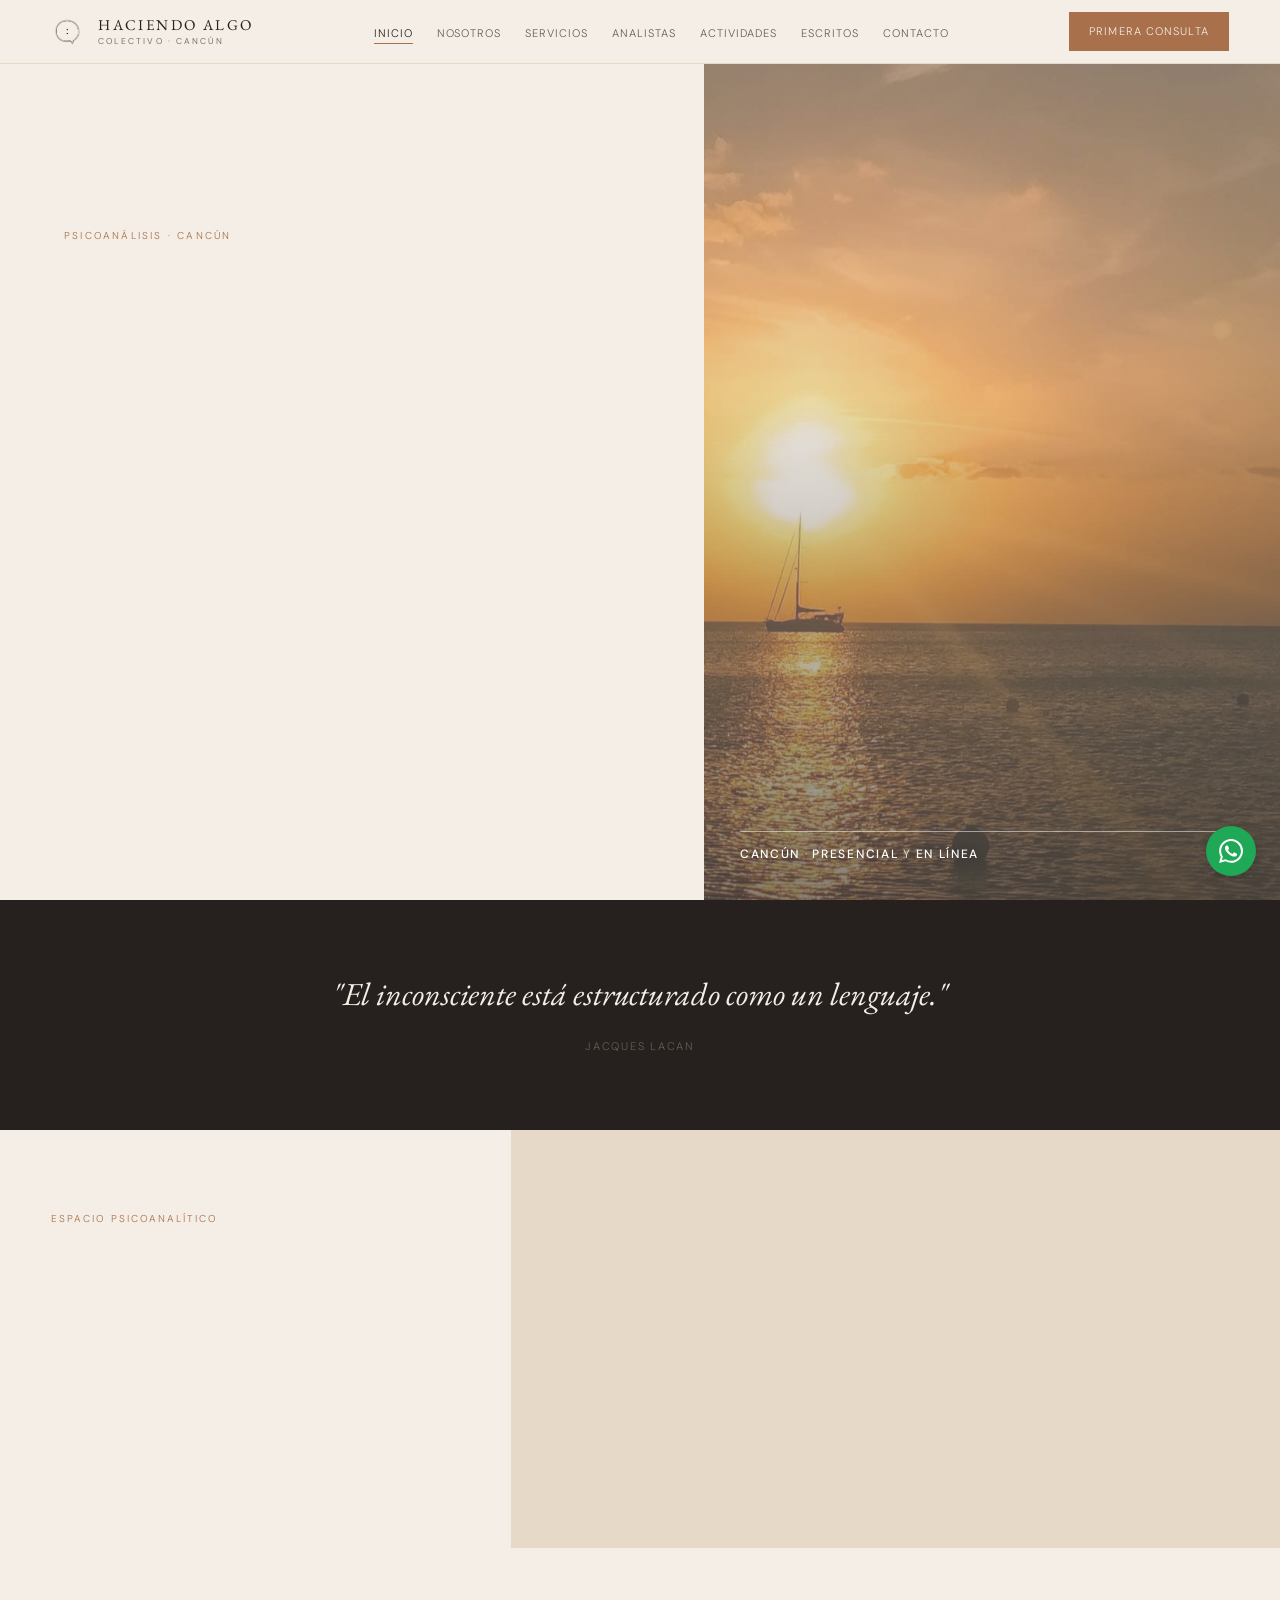
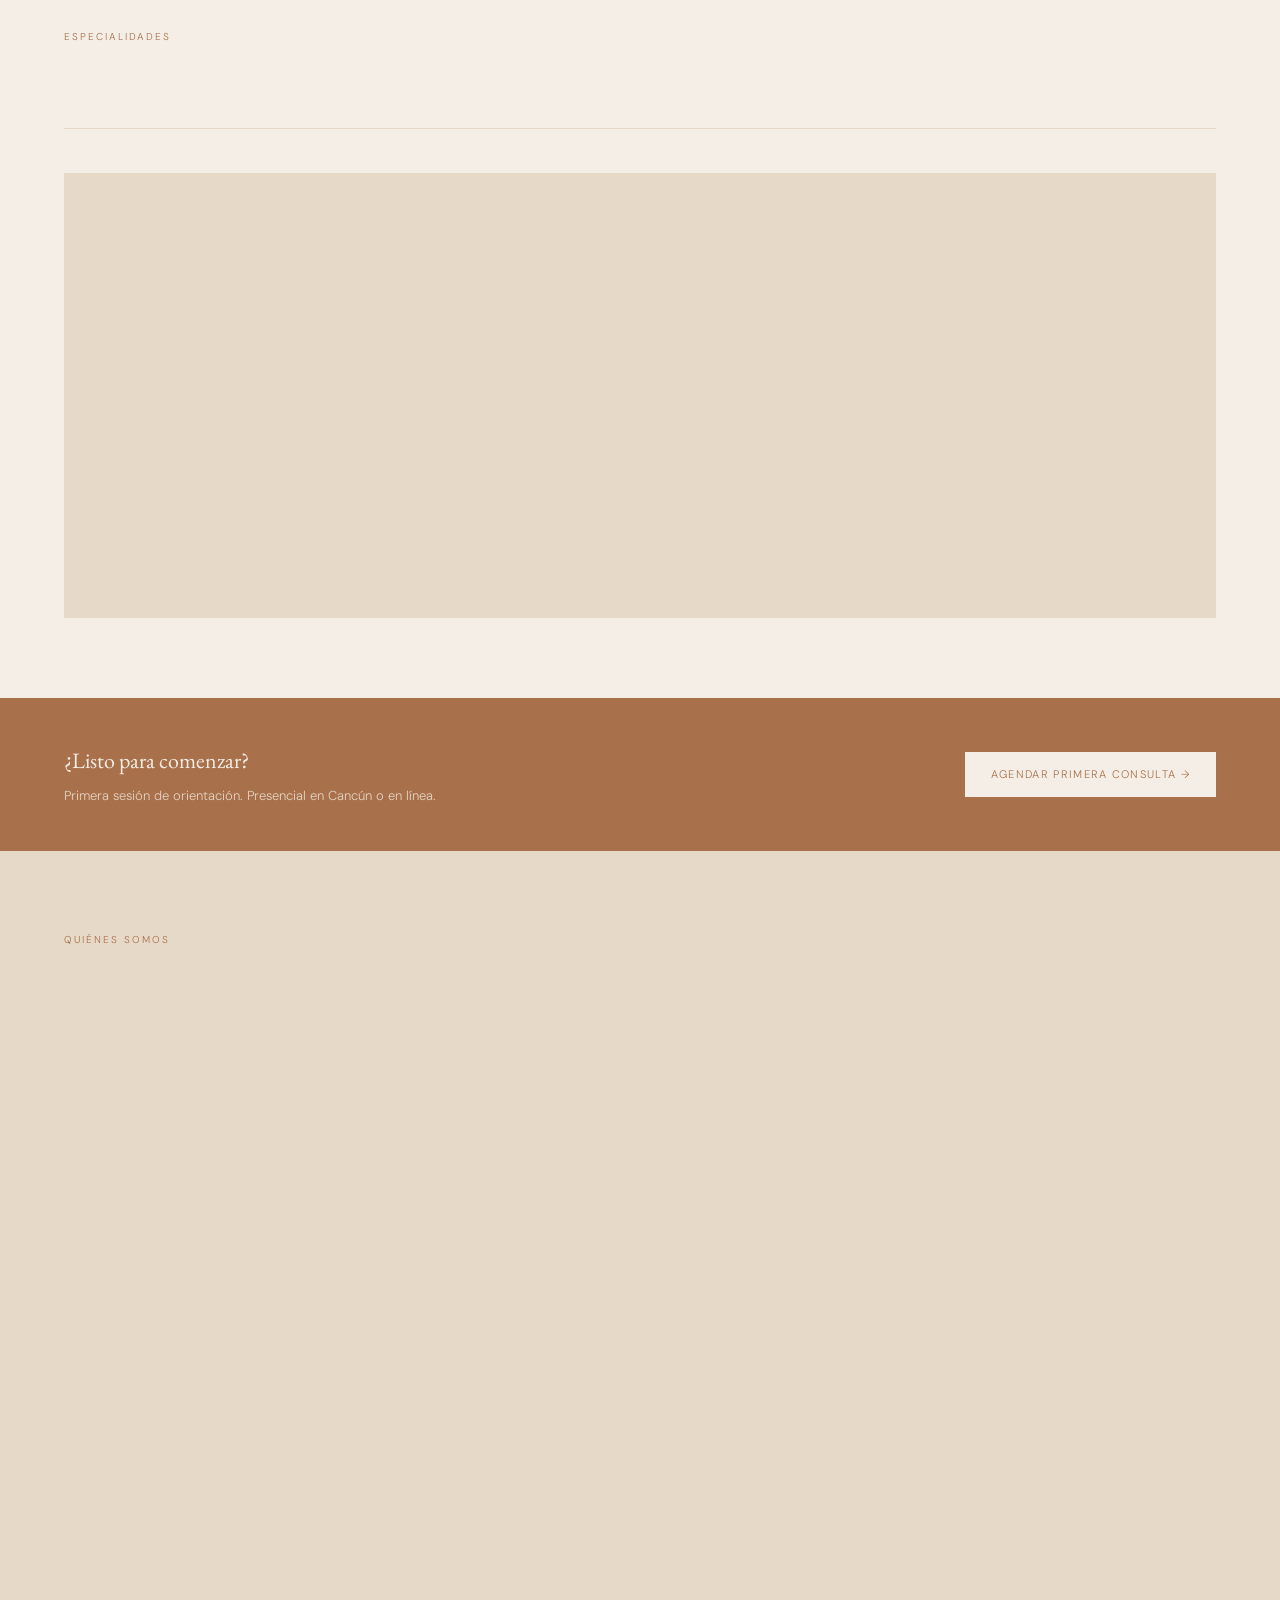
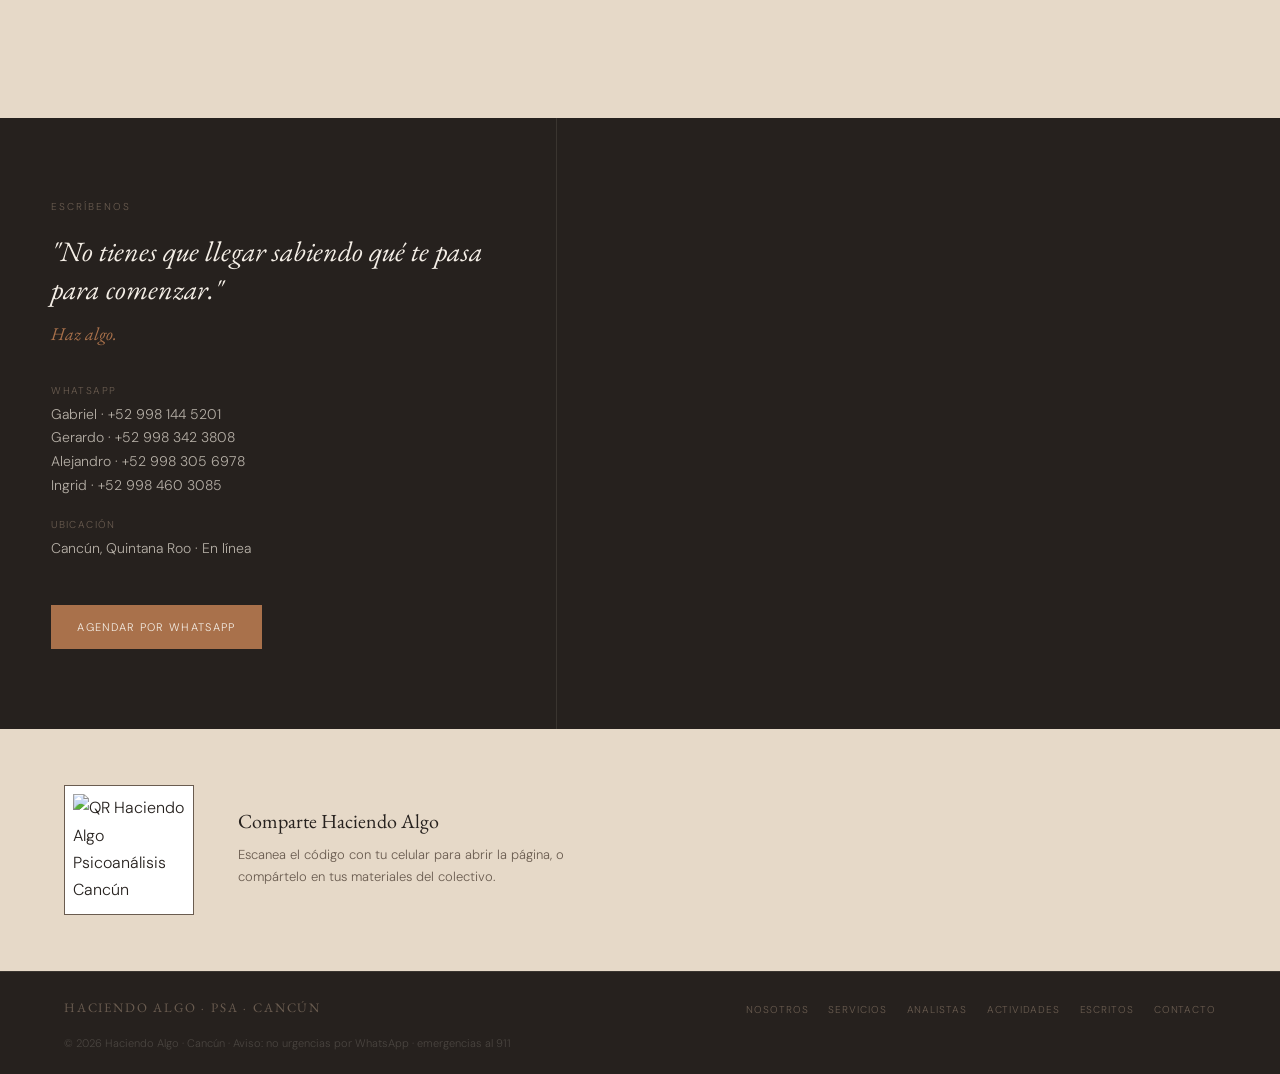
==== commit fc03ecbe: "Add files via upload" ====
--- a/index.html
+++ b/index.html
@@ -3,283 +3,82 @@
 <head>
 <meta charset="UTF-8">
 <meta name="viewport" content="width=device-width, initial-scale=1.0">
-<title>Haciendo Algo — Psicoanálisis Cancún</title>
+<title>Haciendo Algo | Psicólogos y Psicoanálisis en Cancún – Terapia presencial y en línea</title>
+<meta name="description" content="Colectivo Haciendo Algo: psicólogos y psicoanalistas en Cancún. Análisis individual, supervisión y orientación a padres, presencial y en línea. Agenda por WhatsApp.">
+<link rel="canonical" href="https://haciendoalgopsi.github.io/haciendoalgopsi/">
+<meta name="robots" content="index, follow, max-image-preview:large">
+<meta name="theme-color" content="#26211E">
+<link rel="icon" type="image/png" href="./assets/logo-icon.png">
+<link rel="apple-touch-icon" href="./assets/logo-icon.png">
+<meta property="og:type" content="website">
+<meta property="og:locale" content="es_MX">
+<meta property="og:site_name" content="Haciendo Algo – Psicoanálisis Cancún">
+<meta property="og:title" content="Haciendo Algo | Psicólogos y Psicoanálisis en Cancún – Terapia presencial y en línea">
+<meta property="og:description" content="Colectivo Haciendo Algo: psicólogos y psicoanalistas en Cancún. Análisis individual, supervisión y orientación a padres, presencial y en línea. Agenda por WhatsApp.">
+<meta property="og:url" content="https://haciendoalgopsi.github.io/haciendoalgopsi/">
+<meta property="og:image" content="https://haciendoalgopsi.github.io/haciendoalgopsi/assets/consultorio.jpg">
+<meta name="twitter:card" content="summary_large_image">
+<meta name="twitter:title" content="Haciendo Algo | Psicólogos y Psicoanálisis en Cancún – Terapia presencial y en línea">
+<meta name="twitter:description" content="Colectivo Haciendo Algo: psicólogos y psicoanalistas en Cancún. Análisis individual, supervisión y orientación a padres, presencial y en línea. Agenda por WhatsApp.">
 <link rel="preconnect" href="https://fonts.googleapis.com">
 <link rel="preconnect" href="https://fonts.gstatic.com" crossorigin>
 <link href="https://fonts.googleapis.com/css2?family=EB+Garamond:ital,wght@0,400;0,500;1,400;1,500&family=DM+Sans:wght@300;400;500&display=swap" rel="stylesheet">
-<style>
-  :root {
-    --lino:      #F2EBE0;
-    --arena:     #E2D5C3;
-    --terracota: #C4906A;
-    --topo:      #7A6A5A;
-    --carbon:    #2E2925;
-    --wa:        #25D366;
-    --serif:     'EB Garamond', Georgia, serif;
-    --sans:      'DM Sans', system-ui, sans-serif;
+<link rel="stylesheet" href="./assets/styles.css">
+<script type="application/ld+json">
+{
+  "@context": "https://schema.org",
+  "@type": "ProfessionalService",
+  "@id": "https://haciendoalgopsi.github.io/haciendoalgopsi/#colectivo",
+  "name": "Haciendo Algo — Colectivo de Psicoanálisis Cancún",
+  "url": "https://haciendoalgopsi.github.io/haciendoalgopsi/",
+  "image": "https://haciendoalgopsi.github.io/haciendoalgopsi/assets/consultorio.jpg",
+  "logo": "https://haciendoalgopsi.github.io/haciendoalgopsi/assets/logo-icon.png",
+  "description": "Colectivo de psicólogos y psicoanalistas en Cancún. Análisis individual, supervisión clínica y orientación a padres, presencial y en línea.",
+  "address": {
+    "@type": "PostalAddress",
+    "addressLocality": "Cancún",
+    "addressRegion": "Quintana Roo",
+    "addressCountry": "MX"
+  },
+  "areaServed": ["Cancún", "Quintana Roo", "México", "En línea"],
+  "sameAs": ["https://instagram.com/_haciendoalgo"],
+  "priceRange": "$",
+  "telephone": "+52-998-144-5201",
+  "member": [
+    {"@type": "Person", "name": "Gabriel García Sánchez", "jobTitle": "Psicoanalista"},
+    {"@type": "Person", "name": "Gerardo Anzures", "jobTitle": "Psicoanalista"},
+    {"@type": "Person", "name": "Alejandro Soto", "jobTitle": "Psicoanalista"},
+    {"@type": "Person", "name": "Ingrid Nixe", "jobTitle": "Psicoanalista"}
+  ],
+  "hasOfferCatalog": {
+    "@type": "OfferCatalog",
+    "name": "Servicios psicoanalíticos",
+    "itemListElement": [
+      {"@type": "Offer", "itemOffered": {"@type": "Service", "name": "Análisis individual en Cancún y en línea"}},
+      {"@type": "Offer", "itemOffered": {"@type": "Service", "name": "Supervisión clínica"}},
+      {"@type": "Offer", "itemOffered": {"@type": "Service", "name": "Orientación para padres"}}
+    ]
   }
-  *, *::before, *::after { box-sizing: border-box; margin: 0; padding: 0; }
-  html { scroll-behavior: smooth; }
-  body { background: var(--lino); color: var(--carbon); font-family: var(--sans); font-weight: 300; line-height: 1.7; -webkit-font-smoothing: antialiased; }
-
-  /* NAV */
-  nav { position: sticky; top: 0; z-index: 200; background: var(--lino); border-bottom: 0.5px solid var(--arena); padding: 0 4vw; display: flex; align-items: center; justify-content: space-between; height: 64px; gap: 16px; }
-  .nav-logo { display: flex; align-items: center; gap: 10px; text-decoration: none; }
-  .nav-logo-text { font-family: var(--serif); font-size: 15px; letter-spacing: 0.16em; color: var(--carbon); }
-  .nav-logo img { height: 42px; width: auto; object-fit: contain; mix-blend-mode: multiply; }
-  .nav-links { display: flex; align-items: center; gap: 24px; list-style: none; }
-  .nav-links a { font-size: 11px; letter-spacing: 0.09em; text-transform: uppercase; color: var(--topo); text-decoration: none; transition: color 0.2s; }
-  .nav-links a:hover { color: var(--carbon); }
-  .nav-cta { font-size: 11px; letter-spacing: 0.1em; text-transform: uppercase; color: var(--lino); background: var(--terracota); padding: 10px 20px; text-decoration: none; transition: opacity 0.2s; white-space: nowrap; flex-shrink: 0; }
-  .nav-cta:hover { opacity: 0.85; }
-  .nav-toggle { display: none; background: none; border: none; cursor: pointer; flex-direction: column; gap: 5px; padding: 4px; }
-  .nav-toggle span { display: block; width: 22px; height: 0.5px; background: var(--carbon); }
-
-  /* HERO */
-  #inicio { display: grid; grid-template-columns: 1.1fr 0.9fr; min-height: calc(100vh - 64px); }
-  .hero-text { padding: 7vw 4vw 7vw 5vw; display: flex; flex-direction: column; justify-content: center; }
-  .eyebrow { font-size: 10px; letter-spacing: 0.22em; text-transform: uppercase; color: var(--terracota); margin-bottom: 22px; }
-  .hero-title { font-family: var(--serif); font-size: clamp(34px, 4.5vw, 56px); font-weight: 400; line-height: 1.15; color: var(--carbon); margin-bottom: 26px; }
-  .hero-title em { font-style: italic; color: var(--topo); }
-  .hero-body { font-size: 15px; color: var(--topo); line-height: 1.85; max-width: 420px; margin-bottom: 38px; }
-  .hero-btns { display: flex; gap: 14px; flex-wrap: wrap; }
-  .btn-primary { display: inline-block; font-size: 11px; letter-spacing: 0.12em; text-transform: uppercase; color: var(--lino); background: var(--terracota); padding: 13px 26px; text-decoration: none; transition: opacity 0.2s; }
-  .btn-primary:hover { opacity: 0.85; }
-  .btn-outline { display: inline-block; font-size: 11px; letter-spacing: 0.12em; text-transform: uppercase; color: var(--carbon); border: 0.5px solid var(--topo); padding: 13px 26px; text-decoration: none; transition: background 0.2s; }
-  .btn-outline:hover { background: var(--arena); }
-  .hero-visual { background: var(--arena); position: relative; overflow: hidden; display: flex; align-items: flex-end; padding: 36px; }
-  .hero-visual img { position: absolute; inset: 0; width: 100%; height: 100%; object-fit: cover; opacity: 0.55; }
-  .hero-visual-caption { position: relative; z-index: 1; font-size: 12px; letter-spacing: 0.12em; text-transform: uppercase; color: var(--lino); border-top: 0.5px solid rgba(255,255,255,0.5); padding-top: 12px; width: 100%; }
-  .hero-visual-caption strong { color: white; font-weight: 500; letter-spacing: 0.14em; }
-
-  /* FRASE LACAN */
-  .frase { background: var(--carbon); padding: 72px 6vw; text-align: center; }
-  .frase blockquote { font-family: var(--serif); font-size: clamp(20px, 2.8vw, 32px); font-style: italic; color: var(--lino); line-height: 1.4; max-width: 680px; margin: 0 auto 14px; }
-  .frase cite { font-size: 11px; letter-spacing: 0.16em; text-transform: uppercase; color: var(--topo); font-style: normal; }
-
-  /* POR QUÉ */
-  #porque { display: grid; grid-template-columns: 1fr 1.5fr; background: var(--lino); }
-  .porque-label { padding: 80px 4vw; border-right: 0.5px solid var(--arena); display: flex; flex-direction: column; justify-content: flex-start; }
-  .section-label { font-size: 10px; letter-spacing: 0.2em; text-transform: uppercase; color: var(--terracota); margin-bottom: 18px; display: block; }
-  .section-title { font-family: var(--serif); font-size: clamp(24px, 2.8vw, 36px); font-weight: 400; line-height: 1.2; color: var(--carbon); }
-  .porque-content { padding: 80px 4vw; background: var(--arena); }
-  .porque-intro { font-family: var(--serif); font-size: 18px; font-style: italic; color: var(--carbon); line-height: 1.6; margin-bottom: 28px; }
-  .porque-lista { list-style: none; margin-bottom: 28px; }
-  .porque-lista li { font-size: 14px; color: var(--topo); line-height: 1.75; padding: 6px 0 6px 18px; border-left: 1.5px solid var(--terracota); margin-bottom: 6px; }
-  .porque-cuerpo { font-size: 14px; color: var(--topo); line-height: 1.85; }
-  .porque-cuerpo p { margin-bottom: 14px; }
-  .porque-cuerpo strong { color: var(--carbon); font-weight: 400; }
-  .porque-apuesta { font-family: var(--serif); font-size: 18px; font-style: italic; color: var(--carbon); border-left: 2px solid var(--terracota); padding-left: 20px; line-height: 1.55; margin-top: 28px; }
-  .btn-ig { display: inline-flex; align-items: center; gap: 8px; margin-top: 28px; font-size: 11px; letter-spacing: 0.1em; text-transform: uppercase; color: var(--lino); background: linear-gradient(135deg, #833ab4, #fd1d1d, #fcb045); padding: 12px 20px; text-decoration: none; transition: opacity 0.2s; align-self: flex-start; }
-  .btn-ig:hover { opacity: 0.88; }
-
-  /* CITAS PACIENTES */
-  .citas-pacientes { background: var(--lino); padding: 64px 6vw; }
-  .citas-grid { display: grid; grid-template-columns: repeat(3, 1fr); gap: 20px; margin-top: 36px; }
-  .cita-card { background: var(--arena); padding: 28px 24px; display: flex; flex-direction: column; }
-  .cita-texto { font-family: var(--serif); font-size: 16px; font-style: italic; color: var(--carbon); line-height: 1.6; margin-bottom: 14px; flex: 1; }
-  .cita-autor { font-size: 11px; font-weight: 500; letter-spacing: 0.1em; text-transform: uppercase; color: var(--carbon); }
-  .cita-fuente { font-size: 11px; color: var(--topo); margin-top: 3px; font-style: italic; }
-
-  /* IMAGEN ENTRE CITAS Y SERVICIOS */
-  .img-intermedia { width: 100%; max-height: 420px; object-fit: cover; display: block; }
-
-  /* SERVICIOS */
-  #servicios { padding: 80px 5vw; background: var(--lino); }
-  .servicios-header { margin-bottom: 44px; border-bottom: 0.5px solid var(--arena); padding-bottom: 22px; }
-  .servicios-grid { display: grid; grid-template-columns: repeat(2, 1fr); gap: 1px; background: var(--arena); border: 0.5px solid var(--arena); }
-  .servicio-card { background: var(--lino); padding: 32px 26px; cursor: pointer; transition: background 0.2s; }
-  .servicio-card:hover { background: var(--arena); }
-  .servicio-num { font-size: 10px; letter-spacing: 0.14em; color: var(--terracota); margin-bottom: 16px; display: block; }
-  .servicio-title { font-family: var(--serif); font-size: 20px; font-weight: 400; color: var(--carbon); margin-bottom: 10px; line-height: 1.3; }
-  .servicio-desc { font-size: 13px; color: var(--topo); line-height: 1.75; margin-bottom: 14px; }
-  .servicio-arrow { font-size: 11px; color: var(--terracota); letter-spacing: 0.08em; cursor: pointer; }
-  .servicio-analistas { display: none; margin-top: 14px; padding-top: 14px; border-top: 0.5px solid var(--arena); }
-  .servicio-analistas.open { display: block; }
-  .servicio-analistas-label { font-size: 10px; letter-spacing: 0.12em; text-transform: uppercase; color: var(--topo); margin-bottom: 10px; }
-  .analista-chip { display: inline-flex; align-items: center; gap: 8px; font-size: 12px; color: var(--carbon); border: 0.5px solid var(--topo); padding: 6px 12px; margin-right: 8px; margin-bottom: 6px; text-decoration: none; transition: all 0.2s; }
-  .analista-chip:hover { background: var(--terracota); color: var(--lino); border-color: var(--terracota); }
-
-  /* AGENDA */
-  .agenda-banner { background: var(--terracota); padding: 44px 5vw; display: flex; align-items: center; justify-content: space-between; gap: 24px; }
-  .agenda-banner h3 { font-family: var(--serif); font-size: 22px; font-weight: 400; color: var(--lino); margin-bottom: 6px; }
-  .agenda-banner p { font-size: 13px; color: rgba(242,235,224,0.8); }
-  .btn-lino { display: inline-block; font-size: 11px; letter-spacing: 0.12em; text-transform: uppercase; color: var(--terracota); background: var(--lino); padding: 13px 26px; text-decoration: none; transition: opacity 0.2s; white-space: nowrap; }
-  .btn-lino:hover { opacity: 0.88; }
-
-  /* ANALISTAS */
-  #analistas { padding: 80px 5vw; background: var(--arena); }
-  .analistas-header { margin-bottom: 44px; }
-  .analistas-grid { display: grid; grid-template-columns: repeat(2, 1fr); gap: 20px; }
-  .analista-card { background: var(--lino); padding: 28px 24px; transition: transform 0.2s; }
-  .analista-card:hover { transform: translateY(-3px); }
-  .analista-avatar { width: 68px; height: 68px; border-radius: 50%; background: var(--arena); border: 0.5px solid var(--terracota); margin-bottom: 18px; display: flex; align-items: center; justify-content: center; font-family: var(--serif); font-size: 22px; color: var(--topo); overflow: hidden; }
-  .analista-avatar img { width: 100%; height: 100%; object-fit: cover; }
-  .analista-name { font-family: var(--serif); font-size: 20px; font-weight: 400; color: var(--carbon); margin-bottom: 4px; }
-  .analista-rol { font-size: 10px; letter-spacing: 0.12em; text-transform: uppercase; color: var(--terracota); margin-bottom: 12px; }
-  .analista-bio { font-size: 13px; color: var(--topo); line-height: 1.7; margin-bottom: 18px; }
-  .analista-actions { display: flex; gap: 10px; flex-wrap: wrap; }
-  .analista-wa { display: inline-flex; align-items: center; gap: 8px; font-size: 12px; color: var(--topo); text-decoration: none; border: 0.5px solid var(--topo); padding: 7px 13px; transition: all 0.2s; letter-spacing: 0.05em; }
-  .analista-wa:hover { background: var(--wa); color: white; border-color: var(--wa); }
-  .analista-wa svg { width: 14px; height: 14px; }
-  .analista-pub-btn { display: inline-flex; align-items: center; gap: 6px; font-size: 12px; color: var(--terracota); border: 0.5px solid var(--terracota); padding: 7px 13px; cursor: pointer; background: none; font-family: var(--sans); letter-spacing: 0.05em; transition: all 0.2s; }
-  .analista-pub-btn:hover { background: var(--terracota); color: var(--lino); }
-  .analista-pubs { display: none; margin-top: 16px; padding-top: 16px; border-top: 0.5px solid var(--arena); }
-  .analista-pubs.open { display: block; }
-  .analista-pubs-label { font-size: 10px; letter-spacing: 0.12em; text-transform: uppercase; color: var(--topo); margin-bottom: 12px; }
-  .pub-item { padding: 10px 0; border-bottom: 0.5px solid var(--arena); }
-  .pub-item:last-child { border-bottom: none; }
-  .pub-tag { font-size: 10px; letter-spacing: 0.1em; text-transform: uppercase; color: var(--terracota); margin-bottom: 4px; display: block; }
-  .pub-title { font-family: var(--serif); font-size: 15px; color: var(--carbon); line-height: 1.3; text-decoration: none; display: block; }
-  .pub-title:hover { color: var(--terracota); }
-  .pub-placeholder { font-size: 13px; color: var(--topo); font-style: italic; }
-
-  /* ACTIVIDADES */
-  #actividades { padding: 80px 5vw; background: var(--lino); }
-  .actividades-grid { display: grid; grid-template-columns: repeat(3, 1fr); gap: 20px; margin-top: 44px; }
-  .actividad-card { border-top: 0.5px solid var(--arena); padding-top: 22px; }
-  .actividad-tipo { font-size: 10px; letter-spacing: 0.12em; text-transform: uppercase; color: var(--terracota); margin-bottom: 10px; display: block; }
-  .actividad-title { font-family: var(--serif); font-size: 18px; font-weight: 400; color: var(--carbon); line-height: 1.3; margin-bottom: 8px; }
-  .actividad-desc { font-size: 13px; color: var(--topo); line-height: 1.7; }
-
-  /* SEMINARIOS */
-  #seminarios { padding: 80px 5vw; background: var(--arena); }
-  .seminarios-grid { display: grid; grid-template-columns: repeat(3, 1fr); gap: 20px; margin-top: 44px; }
-  .seminario-img-card { background: var(--lino); overflow: hidden; transition: transform 0.2s; }
-  .seminario-img-card:hover { transform: translateY(-3px); }
-  .seminario-img-card img { width: 100%; aspect-ratio: 3/4; object-fit: cover; object-position: top; display: block; }
-  .seminario-img-caption { padding: 16px 16px 20px; }
-  .seminarios-placeholder { font-size: 13px; color: var(--topo); font-style: italic; margin-top: 20px; }
-
-  /* MATERIAL */
-  #material { padding: 80px 5vw; background: var(--carbon); }
-  .material-header .section-label { color: var(--topo); }
-  .material-header .section-title { color: var(--lino); }
-  .material-grid { display: grid; grid-template-columns: repeat(3, 1fr); gap: 16px; margin-top: 44px; }
-  .material-card { background: #3a3530; padding: 24px 20px; text-decoration: none; transition: background 0.2s; display: block; }
-  .material-card:hover { background: #4a4540; }
-  .material-tipo { font-size: 10px; letter-spacing: 0.12em; text-transform: uppercase; color: var(--terracota); margin-bottom: 10px; display: block; }
-  .material-title { font-family: var(--serif); font-size: 16px; color: var(--lino); line-height: 1.4; margin-bottom: 6px; }
-  .material-link { font-size: 11px; color: var(--topo); letter-spacing: 0.04em; }
-
-  /* PUBLICACIONES */
-  #publicaciones { padding: 80px 5vw; background: var(--lino); }
-  .blog-grid { display: grid; grid-template-columns: repeat(2, 1fr); gap: 20px; margin-top: 44px; }
-  .blog-card { border-top: 0.5px solid var(--arena); padding-top: 22px; transition: border-color 0.2s; text-decoration: none; display: block; }
-  .blog-card:hover { border-color: var(--terracota); }
-  .blog-tag { font-size: 10px; letter-spacing: 0.12em; text-transform: uppercase; color: var(--terracota); margin-bottom: 10px; display: block; }
-  .blog-title { font-family: var(--serif); font-size: 20px; font-weight: 400; color: var(--carbon); line-height: 1.3; margin-bottom: 8px; }
-  .blog-excerpt { font-size: 13px; color: var(--topo); line-height: 1.7; margin-bottom: 14px; }
-  .blog-meta { display: flex; align-items: center; gap: 12px; }
-  .blog-autor { font-size: 11px; color: var(--topo); }
-  .blog-fecha { font-size: 11px; color: var(--terracota); }
-  .blog-leer { font-size: 11px; color: var(--terracota); letter-spacing: 0.08em; text-transform: uppercase; margin-top: 10px; display: inline-block; }
-
-  /* CONTACTO */
-  #contacto { display: grid; grid-template-columns: 1fr 1.3fr; background: var(--carbon); }
-  .contacto-info { padding: 80px 4vw; border-right: 0.5px solid #3a3530; display: flex; flex-direction: column; justify-content: center; }
-  .contacto-info .section-label { color: var(--topo); }
-  .contacto-lema { font-family: var(--serif); font-size: clamp(20px, 2.5vw, 28px); font-style: italic; color: var(--lino); line-height: 1.35; margin-bottom: 10px; }
-  .contacto-sublema { font-family: var(--serif); font-size: 18px; color: var(--terracota); margin-bottom: 32px; font-style: italic; }
-  .contacto-dato { display: flex; flex-direction: column; margin-bottom: 18px; }
-  .contacto-dato-label { font-size: 10px; letter-spacing: 0.14em; text-transform: uppercase; color: var(--topo); margin-bottom: 4px; }
-  .contacto-dato-valor { font-size: 14px; color: rgba(242,235,224,0.7); }
-  .contacto-dato-valor a { color: rgba(242,235,224,0.7); text-decoration: none; transition: color 0.2s; }
-  .contacto-dato-valor a:hover { color: var(--lino); }
-  .contacto-social { display: flex; gap: 14px; margin-top: 20px; }
-  .social-link { display: inline-flex; align-items: center; gap: 7px; font-size: 12px; color: var(--topo); text-decoration: none; border: 0.5px solid #4a4540; padding: 8px 14px; transition: all 0.2s; }
-  .social-link:hover { border-color: var(--terracota); color: var(--terracota); }
-  .social-link svg { width: 14px; height: 14px; }
-  .contacto-form { padding: 80px 4vw; display: flex; flex-direction: column; justify-content: center; }
-  .form-group { margin-bottom: 18px; }
-  .form-group label { display: block; font-size: 10px; letter-spacing: 0.12em; text-transform: uppercase; color: var(--topo); margin-bottom: 8px; }
-  .form-group input, .form-group textarea, .form-group select { width: 100%; background: transparent; border: none; border-bottom: 0.5px solid #4a4540; color: var(--lino); font-family: var(--sans); font-size: 14px; font-weight: 300; padding: 10px 0; outline: none; transition: border-color 0.2s; -webkit-appearance: none; }
-  .form-group input:focus, .form-group textarea:focus, .form-group select:focus { border-color: var(--terracota); }
-  .form-group input::placeholder, .form-group textarea::placeholder { color: #555; }
-  .form-group select option { background: var(--carbon); color: var(--lino); }
-  .form-group textarea { resize: none; height: 80px; }
-  .btn-wa-form { width: 100%; display: flex; align-items: center; justify-content: center; gap: 10px; background: var(--wa); color: white; border: none; padding: 14px 24px; font-family: var(--sans); font-size: 11px; letter-spacing: 0.1em; text-transform: uppercase; cursor: pointer; transition: opacity 0.2s; margin-top: 8px; }
-  .btn-wa-form:hover { opacity: 0.88; }
-  .btn-wa-form:disabled { opacity: 0.4; cursor: not-allowed; }
-  .btn-wa-form svg { width: 16px; height: 16px; }
-
-  /* QR */
-  .qr-section { background: var(--arena); padding: 56px 5vw; display: flex; align-items: center; gap: 44px; }
-  .qr-img { width: 130px; height: 130px; flex-shrink: 0; border: 0.5px solid var(--topo); padding: 8px; background: white; }
-  .qr-text h3 { font-family: var(--serif); font-size: 20px; font-weight: 400; color: var(--carbon); margin-bottom: 6px; }
-  .qr-text p { font-size: 13px; color: var(--topo); line-height: 1.7; max-width: 360px; }
-  .qr-url { font-size: 11px; color: var(--terracota); margin-top: 8px; display: block; }
-
-  /* WA FLOTANTE */
-  .wa-float { position: fixed; bottom: 24px; right: 24px; z-index: 999; display: flex; flex-direction: column; align-items: flex-end; gap: 10px; }
-  .wa-menu { display: none; flex-direction: column; gap: 8px; align-items: flex-end; }
-  .wa-menu.open { display: flex; }
-  .wa-btn { display: flex; align-items: center; gap: 9px; background: var(--wa); color: white; padding: 10px 16px; text-decoration: none; font-size: 12px; letter-spacing: 0.05em; transition: opacity 0.2s; }
-  .wa-btn:hover { opacity: 0.88; }
-  .wa-btn svg { width: 16px; height: 16px; flex-shrink: 0; }
-  .wa-toggle { width: 50px; height: 50px; border-radius: 50%; background: var(--wa); border: none; cursor: pointer; display: flex; align-items: center; justify-content: center; box-shadow: 0 2px 12px rgba(0,0,0,0.18); }
-
-  /* FOOTER */
-  footer { background: var(--carbon); border-top: 0.5px solid #3a3530; padding: 22px 5vw; display: flex; justify-content: space-between; align-items: center; flex-wrap: wrap; gap: 12px; }
-  .footer-logo { font-family: var(--serif); font-size: 13px; color: var(--topo); letter-spacing: 0.14em; }
-  .footer-links { display: flex; gap: 20px; list-style: none; flex-wrap: wrap; }
-  .footer-links a { font-size: 10px; letter-spacing: 0.09em; text-transform: uppercase; color: var(--topo); text-decoration: none; transition: color 0.2s; }
-  .footer-links a:hover { color: var(--terracota); }
-  .footer-copy { font-size: 11px; color: #4a4540; }
-
-  /* ANIMACIONES */
-  .fade-up { opacity: 0; transform: translateY(22px); transition: opacity 0.7s ease, transform 0.7s ease; }
-  .fade-up.visible { opacity: 1; transform: translateY(0); }
-
-  /* WA SVG reutilizable */
-  .wa-ico { display:inline-block; }
-
-  /* MOBILE */
-  @media (max-width: 840px) {
-    .nav-links { display: none; }
-    .nav-links.open { display: flex; flex-direction: column; position: absolute; top: 64px; left: 0; right: 0; background: var(--lino); border-bottom: 0.5px solid var(--arena); padding: 20px 5vw; gap: 18px; z-index: 99; }
-    .nav-cta { display: none; }
-    .nav-toggle { display: flex; }
-    #inicio { grid-template-columns: 1fr; }
-    .hero-visual { min-height: 220px; }
-    #porque { grid-template-columns: 1fr; }
-    .porque-label { border-right: none; border-bottom: 0.5px solid var(--arena); padding: 48px 5vw; }
-    .porque-content { padding: 48px 5vw; }
-    .citas-grid { grid-template-columns: 1fr; }
-    .servicios-grid { grid-template-columns: 1fr; }
-    .analistas-grid { grid-template-columns: 1fr; }
-    .actividades-grid { grid-template-columns: 1fr; }
-    .seminarios-grid { grid-template-columns: 1fr; }
-    .material-grid { grid-template-columns: 1fr; }
-    .blog-grid { grid-template-columns: 1fr; }
-    #contacto { grid-template-columns: 1fr; }
-    .contacto-info { border-right: none; border-bottom: 0.5px solid #3a3530; padding: 48px 5vw; }
-    .contacto-form { padding: 48px 5vw; }
-    .agenda-banner { flex-direction: column; align-items: flex-start; }
-    .qr-section { flex-direction: column; align-items: flex-start; gap: 22px; }
-    footer { flex-direction: column; text-align: center; }
-    .footer-links { justify-content: center; }
-  }
-</style>
+}
+</script>
 </head>
-<body>
-
-<!-- WA FLOTANTE -->
+<body data-page="index.html"><!-- WA FLOTANTE -->
+
 <div class="wa-float">
   <div class="wa-menu" id="waMenu">
-    <a class="wa-btn" href="https://wa.me/529981445201?text=Hola%20Gabriel,%20me%20interesa%20una%20consulta" target="_blank" rel="noopener">
+    <a class="wa-btn" href="https://wa.me/529981445201?text=Hola%20Gabriel%2C%20vengo%20de%20la%20p%C3%A1gina%20Haciendo%20Algo%20(Canc%C3%BAn).%20Me%20interesa%3A%20primera%20consulta%20de%20An%C3%A1lisis%20individual.%20%C2%BFMe%20orientas%20con%20horarios%3F" target="_blank" rel="noopener">
       <svg viewBox="0 0 24 24" fill="currentColor" width="16" height="16"><path d="M17.472 14.382c-.297-.149-1.758-.867-2.03-.967-.273-.099-.471-.148-.67.15-.197.297-.767.966-.94 1.164-.173.199-.347.223-.644.075-.297-.15-1.255-.463-2.39-1.475-.883-.788-1.48-1.761-1.653-2.059-.173-.297-.018-.458.13-.606.134-.133.298-.347.446-.52.149-.174.198-.298.298-.497.099-.198.05-.371-.025-.52-.075-.149-.669-1.612-.916-2.207-.242-.579-.487-.5-.669-.51-.173-.008-.371-.01-.57-.01-.198 0-.52.074-.792.372-.272.297-1.04 1.016-1.04 2.479 0 1.462 1.065 2.875 1.213 3.074.149.198 2.096 3.2 5.077 4.487.709.306 1.262.489 1.694.625.712.227 1.36.195 1.871.118.571-.085 1.758-.719 2.006-1.413.248-.694.248-1.289.173-1.413-.074-.124-.272-.198-.57-.347m-5.421 7.403h-.004a9.87 9.87 0 01-5.031-1.378l-.361-.214-3.741.982.998-3.648-.235-.374a9.86 9.86 0 01-1.51-5.26c.001-5.45 4.436-9.884 9.888-9.884 2.64 0 5.122 1.03 6.988 2.898a9.825 9.825 0 012.893 6.994c-.003 5.45-4.437 9.884-9.885 9.884m8.413-18.297A11.815 11.815 0 0012.05 0C5.495 0 .16 5.335.157 11.892c0 2.096.547 4.142 1.588 5.945L.057 24l6.305-1.654a11.882 11.882 0 005.683 1.448h.005c6.554 0 11.89-5.335 11.893-11.893a11.821 11.821 0 00-3.48-8.413z"/></svg>
       Gabriel García
     </a>
-    <a class="wa-btn" href="https://wa.me/529983423808?text=Hola%20Gerardo,%20me%20interesa%20una%20consulta" target="_blank" rel="noopener">
+    <a class="wa-btn" href="https://wa.me/529983423808?text=Hola%20Gerardo%2C%20vengo%20de%20la%20p%C3%A1gina%20Haciendo%20Algo%20(Canc%C3%BAn).%20Me%20interesa%3A%20primera%20consulta%20de%20An%C3%A1lisis%20individual.%20%C2%BFMe%20orientas%20con%20horarios%3F" target="_blank" rel="noopener">
       <svg viewBox="0 0 24 24" fill="currentColor" width="16" height="16"><path d="M17.472 14.382c-.297-.149-1.758-.867-2.03-.967-.273-.099-.471-.148-.67.15-.197.297-.767.966-.94 1.164-.173.199-.347.223-.644.075-.297-.15-1.255-.463-2.39-1.475-.883-.788-1.48-1.761-1.653-2.059-.173-.297-.018-.458.13-.606.134-.133.298-.347.446-.52.149-.174.198-.298.298-.497.099-.198.05-.371-.025-.52-.075-.149-.669-1.612-.916-2.207-.242-.579-.487-.5-.669-.51-.173-.008-.371-.01-.57-.01-.198 0-.52.074-.792.372-.272.297-1.04 1.016-1.04 2.479 0 1.462 1.065 2.875 1.213 3.074.149.198 2.096 3.2 5.077 4.487.709.306 1.262.489 1.694.625.712.227 1.36.195 1.871.118.571-.085 1.758-.719 2.006-1.413.248-.694.248-1.289.173-1.413-.074-.124-.272-.198-.57-.347m-5.421 7.403h-.004a9.87 9.87 0 01-5.031-1.378l-.361-.214-3.741.982.998-3.648-.235-.374a9.86 9.86 0 01-1.51-5.26c.001-5.45 4.436-9.884 9.888-9.884 2.64 0 5.122 1.03 6.988 2.898a9.825 9.825 0 012.893 6.994c-.003 5.45-4.437 9.884-9.885 9.884m8.413-18.297A11.815 11.815 0 0012.05 0C5.495 0 .16 5.335.157 11.892c0 2.096.547 4.142 1.588 5.945L.057 24l6.305-1.654a11.882 11.882 0 005.683 1.448h.005c6.554 0 11.89-5.335 11.893-11.893a11.821 11.821 0 00-3.48-8.413z"/></svg>
       Gerardo Anzures
     </a>
-    <a class="wa-btn" href="https://wa.me/529983056978?text=Hola%20Alejandro,%20me%20interesa%20una%20consulta" target="_blank" rel="noopener">
+    <a class="wa-btn" href="https://wa.me/529983056978?text=Hola%20Alejandro%2C%20vengo%20de%20la%20p%C3%A1gina%20Haciendo%20Algo%20(Canc%C3%BAn).%20Me%20interesa%3A%20primera%20consulta%20de%20An%C3%A1lisis%20individual.%20%C2%BFMe%20orientas%20con%20horarios%3F" target="_blank" rel="noopener">
       <svg viewBox="0 0 24 24" fill="currentColor" width="16" height="16"><path d="M17.472 14.382c-.297-.149-1.758-.867-2.03-.967-.273-.099-.471-.148-.67.15-.197.297-.767.966-.94 1.164-.173.199-.347.223-.644.075-.297-.15-1.255-.463-2.39-1.475-.883-.788-1.48-1.761-1.653-2.059-.173-.297-.018-.458.13-.606.134-.133.298-.347.446-.52.149-.174.198-.298.298-.497.099-.198.05-.371-.025-.52-.075-.149-.669-1.612-.916-2.207-.242-.579-.487-.5-.669-.51-.173-.008-.371-.01-.57-.01-.198 0-.52.074-.792.372-.272.297-1.04 1.016-1.04 2.479 0 1.462 1.065 2.875 1.213 3.074.149.198 2.096 3.2 5.077 4.487.709.306 1.262.489 1.694.625.712.227 1.36.195 1.871.118.571-.085 1.758-.719 2.006-1.413.248-.694.248-1.289.173-1.413-.074-.124-.272-.198-.57-.347m-5.421 7.403h-.004a9.87 9.87 0 01-5.031-1.378l-.361-.214-3.741.982.998-3.648-.235-.374a9.86 9.86 0 01-1.51-5.26c.001-5.45 4.436-9.884 9.888-9.884 2.64 0 5.122 1.03 6.988 2.898a9.825 9.825 0 012.893 6.994c-.003 5.45-4.437 9.884-9.885 9.884m8.413-18.297A11.815 11.815 0 0012.05 0C5.495 0 .16 5.335.157 11.892c0 2.096.547 4.142 1.588 5.945L.057 24l6.305-1.654a11.882 11.882 0 005.683 1.448h.005c6.554 0 11.89-5.335 11.893-11.893a11.821 11.821 0 00-3.48-8.413z"/></svg>
       Alejandro Soto
     </a>
-    <a class="wa-btn" href="https://wa.me/529984603085?text=Hola%20Ingrid,%20me%20interesa%20una%20consulta" target="_blank" rel="noopener">
+    <a class="wa-btn" href="https://wa.me/529984603085?text=Hola%20Ingrid%2C%20vengo%20de%20la%20p%C3%A1gina%20Haciendo%20Algo%20(Canc%C3%BAn).%20Me%20interesa%3A%20primera%20consulta%20de%20An%C3%A1lisis%20individual.%20%C2%BFMe%20orientas%20con%20horarios%3F" target="_blank" rel="noopener">
       <svg viewBox="0 0 24 24" fill="currentColor" width="16" height="16"><path d="M17.472 14.382c-.297-.149-1.758-.867-2.03-.967-.273-.099-.471-.148-.67.15-.197.297-.767.966-.94 1.164-.173.199-.347.223-.644.075-.297-.15-1.255-.463-2.39-1.475-.883-.788-1.48-1.761-1.653-2.059-.173-.297-.018-.458.13-.606.134-.133.298-.347.446-.52.149-.174.198-.298.298-.497.099-.198.05-.371-.025-.52-.075-.149-.669-1.612-.916-2.207-.242-.579-.487-.5-.669-.51-.173-.008-.371-.01-.57-.01-.198 0-.52.074-.792.372-.272.297-1.04 1.016-1.04 2.479 0 1.462 1.065 2.875 1.213 3.074.149.198 2.096 3.2 5.077 4.487.709.306 1.262.489 1.694.625.712.227 1.36.195 1.871.118.571-.085 1.758-.719 2.006-1.413.248-.694.248-1.289.173-1.413-.074-.124-.272-.198-.57-.347m-5.421 7.403h-.004a9.87 9.87 0 01-5.031-1.378l-.361-.214-3.741.982.998-3.648-.235-.374a9.86 9.86 0 01-1.51-5.26c.001-5.45 4.436-9.884 9.888-9.884 2.64 0 5.122 1.03 6.988 2.898a9.825 9.825 0 012.893 6.994c-.003 5.45-4.437 9.884-9.885 9.884m8.413-18.297A11.815 11.815 0 0012.05 0C5.495 0 .16 5.335.157 11.892c0 2.096.547 4.142 1.588 5.945L.057 24l6.305-1.654a11.882 11.882 0 005.683 1.448h.005c6.554 0 11.89-5.335 11.893-11.893a11.821 11.821 0 00-3.48-8.413z"/></svg>
       Ingrid Nixe
     </a>
@@ -289,156 +88,63 @@
   </button>
 </div>
 
-<!-- NAV -->
 <nav>
-  <a href="#inicio" class="nav-logo">
-    <span class="nav-logo-text">HACIENDO ALGO</span>
-    <img src="logo.png" alt="Haciendo Algo Psicoanálisis">
+  <a href="index.html" class="nav-logo" aria-label="Haciendo Algo – inicio">
+    <img src="./assets/logo-icon.png" alt="" width="36" height="36" fetchpriority="high">
+    <span class="nav-logo-text">HACIENDO ALGO<small>COLECTIVO · CANCÚN</small></span>
   </a>
   <ul class="nav-links" id="navLinks">
-    <li><a href="#porque">¿Por qué?</a></li>
-    <li><a href="#servicios">Servicios</a></li>
-    <li><a href="#analistas">Analistas</a></li>
-    <li><a href="#actividades">Actividades</a></li>
-    <li><a href="#publicaciones">Escritos</a></li>
-    <li><a href="#material">Material</a></li>
-    <li><a href="#contacto">Contacto</a></li>
+    <li><a href="index.html" class="active">Inicio</a></li>
+    <li><a href="nosotros.html">Nosotros</a></li>
+    <li><a href="servicios.html">Servicios</a></li>
+    <li><a href="analistas.html">Analistas</a></li>
+    <li><a href="actividades.html">Actividades</a></li>
+    <li><a href="escritos.html">Escritos</a></li>
+    <li><a href="contacto.html">Contacto</a></li>
   </ul>
-  <a href="#contacto" class="nav-cta">Primera Consulta</a>
+  <a href="contacto.html" class="nav-cta">Primera Consulta</a>
   <button class="nav-toggle" id="navToggle" aria-label="Menú"><span></span><span></span><span></span></button>
 </nav>
-
-<!-- HERO -->
 <section id="inicio">
   <div class="hero-text">
     <p class="eyebrow">Psicoanálisis · Cancún</p>
     <h1 class="hero-title fade-up">Un espacio para<br><em>darle lugar</em><br>a tus palabras</h1>
     <p class="hero-body fade-up">Somos un colectivo de psicoanalistas con sede en Cancún dedicado a la práctica clínica y a la transmisión del psicoanálisis. Sostenemos espacios de escucha donde cada persona pueda encontrar un lugar para hablar de aquello que insiste, interroga o produce malestar. Atendemos de manera presencial y en línea.</p>
     <div class="hero-btns fade-up">
-      <a href="#contacto" class="btn-primary">Primera Consulta</a>
-      <a href="#porque" class="btn-outline">¿Por qué el psicoanálisis?</a>
+      <a href="contacto.html" class="btn-primary">Primera Consulta</a>
+      <a href="nosotros.html" class="btn-outline">¿Por qué el psicoanálisis?</a>
     </div>
   </div>
   <div class="hero-visual">
-    <img src="consultorio.jpg" alt="Cancún — Haciendo Algo Psicoanálisis">
+    <img fetchpriority="high" decoding="async" src="./assets/consultorio.jpg" alt="Cancún — Haciendo Algo Psicoanálisis">
     <p class="hero-visual-caption"><strong>Cancún</strong> · <strong>Presencial</strong> y <strong>en línea</strong></p>
   </div>
 </section>
 
-<!-- FRASE LACAN -->
+
 <div class="frase">
   <blockquote>"El inconsciente está estructurado como un lenguaje."</blockquote>
   <cite>Jacques Lacan</cite>
 </div>
 
-<!-- POR QUÉ -->
 <section id="porque">
   <div class="porque-label">
     <span class="section-label">Espacio psicoanalítico</span>
     <h2 class="section-title fade-up">¿Por qué el<br>psicoanálisis?</h2>
-    <a href="https://instagram.com/_haciendoalgo" target="_blank" rel="noopener" class="btn-ig fade-up">
-      <svg viewBox="0 0 24 24" fill="none" stroke="currentColor" stroke-width="1.5" width="15" height="15"><rect x="2" y="2" width="20" height="20" rx="5"/><circle cx="12" cy="12" r="4"/><circle cx="17.5" cy="6.5" r="1" fill="currentColor" stroke="none"/></svg>
-      Síguenos en Instagram
-    </a>
+    <div class="page-cta-row fade-up">
+      <a href="nosotros.html" class="btn-primary">Conoce el colectivo</a>
+      <a href="servicios.html" class="btn-outline">Ver servicios</a>
+    </div>
   </div>
   <div class="porque-content">
     <p class="porque-intro fade-up">Hay cosas que aparecen sin que las busquemos.</p>
-    <ul class="porque-lista fade-up">
-      <li>Un sueño que permanece en la memoria al despertar.</li>
-      <li>Una palabra que se escapa en el momento menos esperado.</li>
-      <li>Un acto del que después nos preguntamos: "¿Por qué hice eso?"</li>
-      <li>Una angustia que no siempre tiene una explicación clara.</li>
-      <li>Un síntoma que insiste.</li>
-    </ul>
     <div class="porque-cuerpo fade-up">
       <p>En psicoanálisis, estas experiencias no son consideradas errores sin importancia ni simples accidentes. Son formas en las que algo de nuestra historia, nuestros deseos y nuestros conflictos puede manifestarse.</p>
-      <p><strong>Por eso, un análisis comienza hablando.</strong></p>
-      <p>No hace falta saber exactamente qué decir. No hace falta tener una historia ordenada. No hace falta entender todo lo que ocurre.</p>
-      <p>Se puede comenzar por un recuerdo, un sueño, una preocupación, una pregunta o incluso por algo que parece no tener importancia.</p>
-      <p>En este espacio, está bien no saber. Está bien perder el hilo. Está bien que algo no tenga sentido de inmediato. Está bien decir lo primero que viene a la mente.</p>
+      <p><strong>Por eso, un análisis comienza hablando.</strong> No hace falta saber exactamente qué decir para empezar.</p>
     </div>
     <div class="porque-apuesta fade-up">"La apuesta del psicoanálisis es que, al hablar, algo puede empezar a escucharse de una manera diferente."</div>
   </div>
 </section>
-
-<!-- CITAS PACIENTES -->
-<div class="citas-pacientes">
-  <span class="section-label">Voces del análisis</span>
-  <div class="citas-grid">
-
-    <div class="cita-card fade-up">
-      <p class="cita-texto">"El análisis no me liberó de la angustia; me permitió hacer algo con ella."</p>
-      <span class="cita-autor">— Betty Milan</span>
-      <span class="cita-fuente">El loro y el doctor · Lacan aún</span>
-    </div>
-
-    <div class="cita-card fade-up">
-      <p class="cita-texto">"Traducirse a sí mismo fue, para mí, el verdadero trabajo del análisis."</p>
-      <span class="cita-autor">— Betty Milan</span>
-      <span class="cita-fuente">El loro y el doctor · Lacan aún</span>
-    </div>
-
-    <div class="cita-card fade-up">
-      <p class="cita-texto">"El futuro dependía de una nueva memoria del pasado. ¿Quién he sido que no puedo volver a ser la que soy?"</p>
-      <span class="cita-autor">— Betty Milan</span>
-      <span class="cita-fuente">El loro y el doctor</span>
-    </div>
-
-    <div class="cita-card fade-up">
-      <p class="cita-texto">"Entré en análisis para salvarme y descubrí que tenía que reinventarme."</p>
-      <span class="cita-autor">— Pierre Rey</span>
-      <span class="cita-fuente">Une saison chez Lacan</span>
-    </div>
-
-    <div class="cita-card fade-up">
-      <p class="cita-texto">"Lacan me obligó a escuchar lo que yo mismo decía sin saberlo."</p>
-      <span class="cita-autor">— Pierre Rey</span>
-      <span class="cita-fuente">Une saison chez Lacan</span>
-    </div>
-
-    <div class="cita-card fade-up">
-      <p class="cita-texto">"La sesión terminaba cuando comenzaba a entender algo."</p>
-      <span class="cita-autor">— Pierre Rey</span>
-      <span class="cita-fuente">Une saison chez Lacan</span>
-    </div>
-
-    <div class="cita-card fade-up">
-      <p class="cita-texto">"No salí del análisis siendo otro hombre; salí siendo responsable de lo que era."</p>
-      <span class="cita-autor">— Gérard Haddad</span>
-      <span class="cita-fuente">El día que Lacan me adoptó</span>
-    </div>
-
-    <div class="cita-card fade-up">
-      <p class="cita-texto">"Lacan no respondía a mis preguntas; hacía imposible que siguiera formulándolas de la misma manera."</p>
-      <span class="cita-autor">— Gérard Haddad</span>
-      <span class="cita-fuente">El día que Lacan me adoptó</span>
-    </div>
-
-    <div class="cita-card fade-up">
-      <p class="cita-texto">"El análisis no me enseñó quién era; me enseñó que no era quien creía ser."</p>
-      <span class="cita-autor">— Moustapha Safouan</span>
-      <span class="cita-fuente"></span>
-    </div>
-
-    <div class="cita-card fade-up" style="grid-column: span 1;">
-      <p class="cita-texto">"Hay un momento en el análisis en que uno deja de buscar respuestas y empieza a soportar preguntas."</p>
-      <span class="cita-autor">— Catherine Millot</span>
-      <span class="cita-fuente"></span>
-    </div>
-
-    <div class="cita-card fade-up">
-      <p class="cita-texto">"Mi análisis con Lacan fue el acontecimiento fundamental de mi vida."</p>
-      <span class="cita-autor">— Gérard Haddad</span>
-      <span class="cita-fuente">El día que Lacan me adoptó</span>
-    </div>
-
-  </div>
-</div>
-
-<!-- IMAGEN INTERMEDIA (entre citas y servicios) -->
-<img src="consultorio.jpg" alt="Haciendo Algo — Colectivo de Psicoanálisis Cancún" class="img-intermedia" onerror="this.style.display='none'">
-
-<!-- SERVICIOS -->
 <section id="servicios">
   <div class="servicios-header">
     <span class="section-label">Especialidades</span>
@@ -451,12 +157,11 @@
       <p class="servicio-desc">Sesiones de psicoanálisis para adolescentes y adultos, presenciales en Cancún o en línea.</p>
       <span class="servicio-arrow">Ver analistas ↓</span>
       <div class="servicio-analistas">
-        <p class="servicio-analistas-label">Analistas que ofrecen este servicio</p>
-        <a href="#analistas" class="analista-chip">Gabriel García</a>
-        <a href="#analistas" class="analista-chip">Gerardo Anzures</a>
-        <a href="#analistas" class="analista-chip">Alejandro Soto</a>
-        <a href="#analistas" class="analista-chip">Ingrid Nixe</a>
-      </div>
+        <p class="servicio-analistas-label">Escríbeles directo por este servicio</p>
+        <a href="https://wa.me/529981445201?text=Hola%20Gabriel%2C%20vengo%20de%20la%20p%C3%A1gina%20Haciendo%20Algo%20(Canc%C3%BAn).%20Me%20interesa%3A%20An%C3%A1lisis%20individual.%20%C2%BFMe%20das%20informes%3F" target="_blank" rel="noopener" class="analista-chip">Gabriel García</a>
+        <a href="https://wa.me/529983423808?text=Hola%20Gerardo%2C%20vengo%20de%20la%20p%C3%A1gina%20Haciendo%20Algo%20(Canc%C3%BAn).%20Me%20interesa%3A%20An%C3%A1lisis%20individual.%20%C2%BFMe%20das%20informes%3F" target="_blank" rel="noopener" class="analista-chip">Gerardo Anzures</a>
+        <a href="https://wa.me/529983056978?text=Hola%20Alejandro%2C%20vengo%20de%20la%20p%C3%A1gina%20Haciendo%20Algo%20(Canc%C3%BAn).%20Me%20interesa%3A%20An%C3%A1lisis%20individual.%20%C2%BFMe%20das%20informes%3F" target="_blank" rel="noopener" class="analista-chip">Alejandro Soto</a>
+        <a href="https://wa.me/529984603085?text=Hola%20Ingrid%2C%20vengo%20de%20la%20p%C3%A1gina%20Haciendo%20Algo%20(Canc%C3%BAn).%20Me%20interesa%3A%20An%C3%A1lisis%20individual.%20%C2%BFMe%20das%20informes%3F" target="_blank" rel="noopener" class="analista-chip">Ingrid Nixe</a></div>
     </div>
     <div class="servicio-card fade-up" onclick="toggleServicio(this)">
       <span class="servicio-num">02</span>
@@ -464,12 +169,11 @@
       <p class="servicio-desc">Espacio para profesionales de salud mental que deseen pensar su clínica desde otro lugar.</p>
       <span class="servicio-arrow">Ver analistas ↓</span>
       <div class="servicio-analistas">
-        <p class="servicio-analistas-label">Analistas que ofrecen este servicio</p>
-        <a href="#analistas" class="analista-chip">Gabriel García</a>
-        <a href="#analistas" class="analista-chip">Gerardo Anzures</a>
-        <a href="#analistas" class="analista-chip">Alejandro Soto</a>
-        <a href="#analistas" class="analista-chip">Ingrid Nixe</a>
-      </div>
+        <p class="servicio-analistas-label">Escríbeles directo por este servicio</p>
+        <a href="https://wa.me/529981445201?text=Hola%20Gabriel%2C%20vengo%20de%20la%20p%C3%A1gina%20Haciendo%20Algo%20(Canc%C3%BAn).%20Me%20interesa%3A%20Supervisi%C3%B3n%20cl%C3%ADnica.%20%C2%BFMe%20das%20informes%3F" target="_blank" rel="noopener" class="analista-chip">Gabriel García</a>
+        <a href="https://wa.me/529983423808?text=Hola%20Gerardo%2C%20vengo%20de%20la%20p%C3%A1gina%20Haciendo%20Algo%20(Canc%C3%BAn).%20Me%20interesa%3A%20Supervisi%C3%B3n%20cl%C3%ADnica.%20%C2%BFMe%20das%20informes%3F" target="_blank" rel="noopener" class="analista-chip">Gerardo Anzures</a>
+        <a href="https://wa.me/529983056978?text=Hola%20Alejandro%2C%20vengo%20de%20la%20p%C3%A1gina%20Haciendo%20Algo%20(Canc%C3%BAn).%20Me%20interesa%3A%20Supervisi%C3%B3n%20cl%C3%ADnica.%20%C2%BFMe%20das%20informes%3F" target="_blank" rel="noopener" class="analista-chip">Alejandro Soto</a>
+        <a href="https://wa.me/529984603085?text=Hola%20Ingrid%2C%20vengo%20de%20la%20p%C3%A1gina%20Haciendo%20Algo%20(Canc%C3%BAn).%20Me%20interesa%3A%20Supervisi%C3%B3n%20cl%C3%ADnica.%20%C2%BFMe%20das%20informes%3F" target="_blank" rel="noopener" class="analista-chip">Ingrid Nixe</a></div>
     </div>
     <div class="servicio-card fade-up" onclick="toggleServicio(this)">
       <span class="servicio-num">03</span>
@@ -477,327 +181,91 @@
       <p class="servicio-desc">Espacios de orientación para padres y cuidadores que buscan acompañamiento en torno a la crianza, el desarrollo y el malestar de sus hijos.</p>
       <span class="servicio-arrow">Ver analistas ↓</span>
       <div class="servicio-analistas">
-        <p class="servicio-analistas-label">Analistas que ofrecen este servicio</p>
-        <a href="#analistas" class="analista-chip">Gabriel García</a>
-        <a href="#analistas" class="analista-chip">Gerardo Anzures</a>
-        <a href="#analistas" class="analista-chip">Alejandro Soto</a>
-        <a href="#analistas" class="analista-chip">Ingrid Nixe</a>
-      </div>
-    </div>
-  </div>
-</section>
-
-<!-- AGENDA -->
+        <p class="servicio-analistas-label">Escríbeles directo por este servicio</p>
+        <a href="https://wa.me/529981445201?text=Hola%20Gabriel%2C%20vengo%20de%20la%20p%C3%A1gina%20Haciendo%20Algo%20(Canc%C3%BAn).%20Me%20interesa%3A%20Orientaci%C3%B3n%20para%20padres.%20%C2%BFMe%20das%20informes%3F" target="_blank" rel="noopener" class="analista-chip">Gabriel García</a>
+        <a href="https://wa.me/529983423808?text=Hola%20Gerardo%2C%20vengo%20de%20la%20p%C3%A1gina%20Haciendo%20Algo%20(Canc%C3%BAn).%20Me%20interesa%3A%20Orientaci%C3%B3n%20para%20padres.%20%C2%BFMe%20das%20informes%3F" target="_blank" rel="noopener" class="analista-chip">Gerardo Anzures</a>
+        <a href="https://wa.me/529983056978?text=Hola%20Alejandro%2C%20vengo%20de%20la%20p%C3%A1gina%20Haciendo%20Algo%20(Canc%C3%BAn).%20Me%20interesa%3A%20Orientaci%C3%B3n%20para%20padres.%20%C2%BFMe%20das%20informes%3F" target="_blank" rel="noopener" class="analista-chip">Alejandro Soto</a>
+        <a href="https://wa.me/529984603085?text=Hola%20Ingrid%2C%20vengo%20de%20la%20p%C3%A1gina%20Haciendo%20Algo%20(Canc%C3%BAn).%20Me%20interesa%3A%20Orientaci%C3%B3n%20para%20padres.%20%C2%BFMe%20das%20informes%3F" target="_blank" rel="noopener" class="analista-chip">Ingrid Nixe</a></div>
+    </div>
+  </div>
+</section>
+
+
 <div class="agenda-banner">
   <div>
     <h3>¿Listo para comenzar?</h3>
     <p>Primera sesión de orientación. Presencial en Cancún o en línea.</p>
   </div>
-  <a href="#contacto" class="btn-lino">Agendar Primera Consulta →</a>
-</div>
-
-<!-- ANALISTAS -->
+  <a href="contacto.html" class="btn-lino">Agendar Primera Consulta →</a>
+</div>
+
 <section id="analistas">
   <div class="analistas-header">
     <span class="section-label">Quiénes somos</span>
     <h2 class="section-title fade-up">Analistas</h2>
   </div>
   <div class="analistas-grid">
-
     <div class="analista-card fade-up">
       <div class="analista-avatar">GG</div>
       <div class="analista-name">Gabriel García Sánchez</div>
       <div class="analista-rol">Psicoanalista · Cancún</div>
-      <p class="analista-bio">Biografía próximamente.</p>
-      <div class="analista-actions">
-        <a class="analista-wa" href="https://wa.me/529981445201?text=Hola%20Gabriel,%20me%20interesa%20una%20consulta" target="_blank" rel="noopener">
-          <svg viewBox="0 0 24 24" fill="currentColor" width="14" height="14"><path d="M17.472 14.382c-.297-.149-1.758-.867-2.03-.967-.273-.099-.471-.148-.67.15-.197.297-.767.966-.94 1.164-.173.199-.347.223-.644.075-.297-.15-1.255-.463-2.39-1.475-.883-.788-1.48-1.761-1.653-2.059-.173-.297-.018-.458.13-.606.134-.133.298-.347.446-.52.149-.174.198-.298.298-.497.099-.198.05-.371-.025-.52-.075-.149-.669-1.612-.916-2.207-.242-.579-.487-.5-.669-.51-.173-.008-.371-.01-.57-.01-.198 0-.52.074-.792.372-.272.297-1.04 1.016-1.04 2.479 0 1.462 1.065 2.875 1.213 3.074.149.198 2.096 3.2 5.077 4.487.709.306 1.262.489 1.694.625.712.227 1.36.195 1.871.118.571-.085 1.758-.719 2.006-1.413.248-.694.248-1.289.173-1.413-.074-.124-.272-.198-.57-.347m-5.421 7.403h-.004a9.87 9.87 0 01-5.031-1.378l-.361-.214-3.741.982.998-3.648-.235-.374a9.86 9.86 0 01-1.51-5.26c.001-5.45 4.436-9.884 9.888-9.884 2.64 0 5.122 1.03 6.988 2.898a9.825 9.825 0 012.893 6.994c-.003 5.45-4.437 9.884-9.885 9.884m8.413-18.297A11.815 11.815 0 0012.05 0C5.495 0 .16 5.335.157 11.892c0 2.096.547 4.142 1.588 5.945L.057 24l6.305-1.654a11.882 11.882 0 005.683 1.448h.005c6.554 0 11.89-5.335 11.893-11.893a11.821 11.821 0 00-3.48-8.413z"/></svg>
-          WhatsApp
-        </a>
-        <button class="analista-pub-btn" onclick="togglePubs(this)">Escritos ↓</button>
-      </div>
-      <div class="analista-pubs">
-        <p class="analista-pubs-label">Publicaciones de Gabriel</p>
-        <div class="pub-item"><p class="pub-placeholder">Próximamente.</p></div>
-      </div>
-    </div>
-
+      <div class="analista-actions">
+        <a class="analista-wa" href="https://wa.me/529981445201?text=Hola%20Gabriel%2C%20vengo%20de%20la%20p%C3%A1gina%20Haciendo%20Algo%20(Canc%C3%BAn).%20Me%20interesa%3A%20primera%20consulta%20de%20An%C3%A1lisis%20individual.%20%C2%BFMe%20orientas%20con%20horarios%3F" target="_blank" rel="noopener">WhatsApp</a>
+      </div>
+    </div>
     <div class="analista-card fade-up">
       <div class="analista-avatar">GA</div>
       <div class="analista-name">Gerardo Anzures</div>
       <div class="analista-rol">Psicoanalista · Cancún</div>
-      <p class="analista-bio">Biografía próximamente.</p>
-      <div class="analista-actions">
-        <a class="analista-wa" href="https://wa.me/529983423808?text=Hola%20Gerardo,%20me%20interesa%20una%20consulta" target="_blank" rel="noopener">
-          <svg viewBox="0 0 24 24" fill="currentColor" width="14" height="14"><path d="M17.472 14.382c-.297-.149-1.758-.867-2.03-.967-.273-.099-.471-.148-.67.15-.197.297-.767.966-.94 1.164-.173.199-.347.223-.644.075-.297-.15-1.255-.463-2.39-1.475-.883-.788-1.48-1.761-1.653-2.059-.173-.297-.018-.458.13-.606.134-.133.298-.347.446-.52.149-.174.198-.298.298-.497.099-.198.05-.371-.025-.52-.075-.149-.669-1.612-.916-2.207-.242-.579-.487-.5-.669-.51-.173-.008-.371-.01-.57-.01-.198 0-.52.074-.792.372-.272.297-1.04 1.016-1.04 2.479 0 1.462 1.065 2.875 1.213 3.074.149.198 2.096 3.2 5.077 4.487.709.306 1.262.489 1.694.625.712.227 1.36.195 1.871.118.571-.085 1.758-.719 2.006-1.413.248-.694.248-1.289.173-1.413-.074-.124-.272-.198-.57-.347m-5.421 7.403h-.004a9.87 9.87 0 01-5.031-1.378l-.361-.214-3.741.982.998-3.648-.235-.374a9.86 9.86 0 01-1.51-5.26c.001-5.45 4.436-9.884 9.888-9.884 2.64 0 5.122 1.03 6.988 2.898a9.825 9.825 0 012.893 6.994c-.003 5.45-4.437 9.884-9.885 9.884m8.413-18.297A11.815 11.815 0 0012.05 0C5.495 0 .16 5.335.157 11.892c0 2.096.547 4.142 1.588 5.945L.057 24l6.305-1.654a11.882 11.882 0 005.683 1.448h.005c6.554 0 11.89-5.335 11.893-11.893a11.821 11.821 0 00-3.48-8.413z"/></svg>
-          WhatsApp
-        </a>
-        <button class="analista-pub-btn" onclick="togglePubs(this)">Escritos ↓</button>
-      </div>
-      <div class="analista-pubs">
-        <p class="analista-pubs-label">Publicaciones de Gerardo</p>
-        <div class="pub-item"><p class="pub-placeholder">Próximamente.</p></div>
-      </div>
-    </div>
-
+      <div class="analista-actions">
+        <a class="analista-wa" href="https://wa.me/529983423808?text=Hola%20Gerardo%2C%20vengo%20de%20la%20p%C3%A1gina%20Haciendo%20Algo%20(Canc%C3%BAn).%20Me%20interesa%3A%20primera%20consulta%20de%20An%C3%A1lisis%20individual.%20%C2%BFMe%20orientas%20con%20horarios%3F" target="_blank" rel="noopener">WhatsApp</a>
+      </div>
+    </div>
     <div class="analista-card fade-up">
       <div class="analista-avatar">AS</div>
       <div class="analista-name">Alejandro Soto</div>
       <div class="analista-rol">Psicoanalista · Cancún</div>
-      <p class="analista-bio">Biografía próximamente.</p>
-      <div class="analista-actions">
-        <a class="analista-wa" href="https://wa.me/529983056978?text=Hola%20Alejandro,%20me%20interesa%20una%20consulta" target="_blank" rel="noopener">
-          <svg viewBox="0 0 24 24" fill="currentColor" width="14" height="14"><path d="M17.472 14.382c-.297-.149-1.758-.867-2.03-.967-.273-.099-.471-.148-.67.15-.197.297-.767.966-.94 1.164-.173.199-.347.223-.644.075-.297-.15-1.255-.463-2.39-1.475-.883-.788-1.48-1.761-1.653-2.059-.173-.297-.018-.458.13-.606.134-.133.298-.347.446-.52.149-.174.198-.298.298-.497.099-.198.05-.371-.025-.52-.075-.149-.669-1.612-.916-2.207-.242-.579-.487-.5-.669-.51-.173-.008-.371-.01-.57-.01-.198 0-.52.074-.792.372-.272.297-1.04 1.016-1.04 2.479 0 1.462 1.065 2.875 1.213 3.074.149.198 2.096 3.2 5.077 4.487.709.306 1.262.489 1.694.625.712.227 1.36.195 1.871.118.571-.085 1.758-.719 2.006-1.413.248-.694.248-1.289.173-1.413-.074-.124-.272-.198-.57-.347m-5.421 7.403h-.004a9.87 9.87 0 01-5.031-1.378l-.361-.214-3.741.982.998-3.648-.235-.374a9.86 9.86 0 01-1.51-5.26c.001-5.45 4.436-9.884 9.888-9.884 2.64 0 5.122 1.03 6.988 2.898a9.825 9.825 0 012.893 6.994c-.003 5.45-4.437 9.884-9.885 9.884m8.413-18.297A11.815 11.815 0 0012.05 0C5.495 0 .16 5.335.157 11.892c0 2.096.547 4.142 1.588 5.945L.057 24l6.305-1.654a11.882 11.882 0 005.683 1.448h.005c6.554 0 11.89-5.335 11.893-11.893a11.821 11.821 0 00-3.48-8.413z"/></svg>
-          WhatsApp
-        </a>
-        <button class="analista-pub-btn" onclick="togglePubs(this)">Escritos ↓</button>
-      </div>
-      <div class="analista-pubs">
-        <p class="analista-pubs-label">Publicaciones de Alejandro</p>
-        <div class="pub-item"><p class="pub-placeholder">Próximamente.</p></div>
-      </div>
-    </div>
-
+      <div class="analista-actions">
+        <a class="analista-wa" href="https://wa.me/529983056978?text=Hola%20Alejandro%2C%20vengo%20de%20la%20p%C3%A1gina%20Haciendo%20Algo%20(Canc%C3%BAn).%20Me%20interesa%3A%20primera%20consulta%20de%20An%C3%A1lisis%20individual.%20%C2%BFMe%20orientas%20con%20horarios%3F" target="_blank" rel="noopener">WhatsApp</a>
+      </div>
+    </div>
     <div class="analista-card fade-up">
       <div class="analista-avatar">IN</div>
       <div class="analista-name">Ingrid Nixe</div>
       <div class="analista-rol">Psicoanalista · Cancún</div>
-      <p class="analista-bio">Biografía próximamente.</p>
-      <div class="analista-actions">
-        <a class="analista-wa" href="https://wa.me/529984603085?text=Hola%20Ingrid,%20me%20interesa%20una%20consulta" target="_blank" rel="noopener">
-          <svg viewBox="0 0 24 24" fill="currentColor" width="14" height="14"><path d="M17.472 14.382c-.297-.149-1.758-.867-2.03-.967-.273-.099-.471-.148-.67.15-.197.297-.767.966-.94 1.164-.173.199-.347.223-.644.075-.297-.15-1.255-.463-2.39-1.475-.883-.788-1.48-1.761-1.653-2.059-.173-.297-.018-.458.13-.606.134-.133.298-.347.446-.52.149-.174.198-.298.298-.497.099-.198.05-.371-.025-.52-.075-.149-.669-1.612-.916-2.207-.242-.579-.487-.5-.669-.51-.173-.008-.371-.01-.57-.01-.198 0-.52.074-.792.372-.272.297-1.04 1.016-1.04 2.479 0 1.462 1.065 2.875 1.213 3.074.149.198 2.096 3.2 5.077 4.487.709.306 1.262.489 1.694.625.712.227 1.36.195 1.871.118.571-.085 1.758-.719 2.006-1.413.248-.694.248-1.289.173-1.413-.074-.124-.272-.198-.57-.347m-5.421 7.403h-.004a9.87 9.87 0 01-5.031-1.378l-.361-.214-3.741.982.998-3.648-.235-.374a9.86 9.86 0 01-1.51-5.26c.001-5.45 4.436-9.884 9.888-9.884 2.64 0 5.122 1.03 6.988 2.898a9.825 9.825 0 012.893 6.994c-.003 5.45-4.437 9.884-9.885 9.884m8.413-18.297A11.815 11.815 0 0012.05 0C5.495 0 .16 5.335.157 11.892c0 2.096.547 4.142 1.588 5.945L.057 24l6.305-1.654a11.882 11.882 0 005.683 1.448h.005c6.554 0 11.89-5.335 11.893-11.893a11.821 11.821 0 00-3.48-8.413z"/></svg>
-          WhatsApp
-        </a>
-        <button class="analista-pub-btn" onclick="togglePubs(this)">Escritos ↓</button>
-      </div>
-      <div class="analista-pubs">
-        <p class="analista-pubs-label">Publicaciones de Ingrid</p>
-        <div class="pub-item"><p class="pub-placeholder">Próximamente.</p></div>
-      </div>
-    </div>
-
-  </div>
-</section>
-
-<!-- ACTIVIDADES -->
-<section id="actividades">
-  <div>
-    <span class="section-label">Actividades · Noticias</span>
-    <h2 class="section-title fade-up">Lo que hacemos</h2>
-  </div>
-  <div class="actividades-grid">
-    <div class="actividad-card fade-up">
-      <span class="actividad-tipo">Presentación</span>
-      <h3 class="actividad-title">Próximamente</h3>
-      <p class="actividad-desc">Aquí aparecerán presentaciones, lecturas y eventos del colectivo.</p>
-    </div>
-    <div class="actividad-card fade-up">
-      <span class="actividad-tipo">Poema · Literatura</span>
-      <h3 class="actividad-title">Próximamente</h3>
-      <p class="actividad-desc">Poemas, textos literarios y materiales que nos involucran.</p>
-    </div>
-    <div class="actividad-card fade-up">
-      <span class="actividad-tipo">Libro · Reseña</span>
-      <h3 class="actividad-title">Próximamente</h3>
-      <p class="actividad-desc">Libros y lecturas que recomendamos desde el colectivo.</p>
-    </div>
-  </div>
-</section>
-
-<!-- SEMINARIOS -->
-<section id="seminarios">
-  <div>
-    <span class="section-label">Formación · Historia</span>
-    <h2 class="section-title fade-up">Seminarios</h2>
-  </div>
-  <div class="seminarios-grid">
-
-    <div class="seminario-img-card fade-up" onclick="window.location='seminarios.html'" style="cursor:pointer;">
-      <img src="seminario-1.jpg" alt="No Hay Análisis Didáctico — Manuel Hernández 2018">
-      <div class="seminario-img-caption">
-        <span style="font-size:10px; letter-spacing:0.1em; text-transform:uppercase; color:var(--terracota); display:block; margin-bottom:4px;">Seminario · Oct 2018</span>
-        <strong style="font-family:'EB Garamond',serif; font-size:15px; color:var(--carbon); display:block;">No Hay Análisis Didáctico</strong>
-        <span style="font-size:12px; color:var(--topo);">Manuel Hernández · Ka'Yok', Cancún</span>
-      </div>
-    </div>
-
-    <div class="seminario-img-card fade-up" onclick="window.location='seminarios.html'" style="cursor:pointer;">
-      <img src="seminario-2.webp" alt="Transformarse en Analista — Manuel Hernández 2017">
-      <div class="seminario-img-caption">
-        <span style="font-size:10px; letter-spacing:0.1em; text-transform:uppercase; color:var(--terracota); display:block; margin-bottom:4px;">Seminario · Nov 2017</span>
-        <strong style="font-family:'EB Garamond',serif; font-size:15px; color:var(--carbon); display:block;">Transformarse en Analista</strong>
-        <span style="font-size:12px; color:var(--topo);">Manuel Hernández · Ka'Yok', Cancún</span>
-      </div>
-    </div>
-
-    <div class="seminario-img-card fade-up" onclick="window.location='seminarios.html'" style="cursor:pointer;">
-      <img src="seminario-3.jpg" alt="Encuentros y Desencuentros">
-      <div class="seminario-img-caption">
-        <span style="font-size:10px; letter-spacing:0.1em; text-transform:uppercase; color:var(--terracota); display:block; margin-bottom:4px;">Coloquio</span>
-        <strong style="font-family:'EB Garamond',serif; font-size:15px; color:var(--carbon); display:block;">Freud / Lacan: Encuentros y Desencuentros</strong>
-        <span style="font-size:12px; color:var(--topo);">Querétaro · Cancún · Cuernavaca</span>
-      </div>
-    </div>
-
-    <div class="seminario-img-card fade-up" onclick="window.location='seminarios.html'" style="cursor:pointer;">
-      <img src="seminario-4.jpg" alt="Del Goce y Otras Errancias — Mayo 2022">
-      <div class="seminario-img-caption">
-        <span style="font-size:10px; letter-spacing:0.1em; text-transform:uppercase; color:var(--terracota); display:block; margin-bottom:4px;">Coloquio · Mayo 2022</span>
-        <strong style="font-family:'EB Garamond',serif; font-size:15px; color:var(--carbon); display:block;">Del Goce y Otras Errancias</strong>
-        <span style="font-size:12px; color:var(--topo);">6 y 7 de mayo · Cancún</span>
-      </div>
-    </div>
-
-    <div class="seminario-img-card fade-up" onclick="window.location='seminarios.html'" style="cursor:pointer;">
-      <img src="seminario-5.png" alt="Modalidades de la Clínica en Jacques Lacan 2026">
-      <div class="seminario-img-caption">
-        <span style="font-size:10px; letter-spacing:0.1em; text-transform:uppercase; color:var(--terracota); display:block; margin-bottom:4px;">Coloquio · Abril 2026</span>
-        <strong style="font-family:'EB Garamond',serif; font-size:15px; color:var(--carbon); display:block;">Modalidades de la Clínica en Jacques Lacan</strong>
-        <span style="font-size:12px; color:var(--topo);">23–25 abril · Planetario Ka'Yok', Cancún</span>
-      </div>
-    </div>
-
-    <div class="seminario-img-card fade-up" onclick="window.location='seminarios.html'" style="cursor:pointer;">
-      <img src="seminario-6.jpg" alt="El Trago Amargo del Ocultismo — Gloria Leff">
-      <div class="seminario-img-caption">
-        <span style="font-size:10px; letter-spacing:0.1em; text-transform:uppercase; color:var(--terracota); display:block; margin-bottom:4px;">Seminario · Diciembre</span>
-        <strong style="font-family:'EB Garamond',serif; font-size:15px; color:var(--carbon); display:block;">El Trago Amargo del Ocultismo</strong>
-        <span style="font-size:12px; color:var(--topo);">Gloria Leff · Kukulcán Plaza, Cancún</span>
-      </div>
-    </div>
-
-  </div>
-  <div style="text-align:center; margin-top:36px;">
-    <a href="seminarios.html" class="btn-outline" style="display:inline-block;">Ver todos los seminarios →</a>
-  </div>
-</section>
-
-<!-- MATERIAL -->
-<section id="material">
-  <div class="material-header">
-    <span class="section-label">Acervo cultural</span>
-    <h2 class="section-title fade-up">Material</h2>
-  </div>
-  <div class="material-grid">
-    <a class="material-card fade-up" href="https://www.youtube.com/watch?v=guzvRgWddkA&t=5375s" target="_blank" rel="noopener">
-      <span class="material-tipo">Película</span>
-      <div class="material-title">Adieu, Lacan</div>
-      <div class="material-link">Ver en YouTube →</div>
-    </a>
-    <a class="material-card fade-up" href="https://www.epeele.org/editorial" target="_blank" rel="noopener">
-      <span class="material-tipo">Editorial</span>
-      <div class="material-title">Editorial Psicoanalítica de la Letra — Epeele</div>
-      <div class="material-link">epeele.org →</div>
-    </a>
-    <a class="material-card fade-up" href="https://www.mecayoelveinte.com/" target="_blank" rel="noopener">
-      <span class="material-tipo">Editorial</span>
-      <div class="material-title">Editorial Me cayó el veinte</div>
-      <div class="material-link">mecayoelveinte.com →</div>
-    </a>
-  </div>
-</section>
-
-<!-- PUBLICACIONES -->
-<section id="publicaciones">
-  <div>
-    <span class="section-label">Escritos del colectivo</span>
-    <h2 class="section-title fade-up">Publicaciones</h2>
-  </div>
-  <div class="blog-grid">
-    <a href="publicaciones.html" class="blog-card fade-up">
-      <span class="blog-tag">Próximamente</span>
-      <h3 class="blog-title">Primer escrito de Haciendo Algo</h3>
-      <p class="blog-excerpt">Aquí irán los textos, reflexiones clínicas y notas teóricas que vayamos produciendo.</p>
-      <div class="blog-meta">
-        <span class="blog-autor">Haciendo Algo</span>
-        <span class="blog-fecha">2025</span>
-      </div>
-      <span class="blog-leer">Leer →</span>
-    </a>
-    <a href="publicaciones.html" class="blog-card fade-up">
-      <span class="blog-tag">Próximamente</span>
-      <h3 class="blog-title">Más escritos por venir</h3>
-      <p class="blog-excerpt">Pásame los textos cuando los tengas y los integro aquí con nombre del autor y fecha.</p>
-      <div class="blog-meta">
-        <span class="blog-autor">Haciendo Algo</span>
-        <span class="blog-fecha">2025</span>
-      </div>
-      <span class="blog-leer">Leer →</span>
-    </a>
-  </div>
-</section>
-
-<!-- CONTACTO -->
-<section id="contacto">
+      <div class="analista-actions">
+        <a class="analista-wa" href="https://wa.me/529984603085?text=Hola%20Ingrid%2C%20vengo%20de%20la%20p%C3%A1gina%20Haciendo%20Algo%20(Canc%C3%BAn).%20Me%20interesa%3A%20primera%20consulta%20de%20An%C3%A1lisis%20individual.%20%C2%BFMe%20orientas%20con%20horarios%3F" target="_blank" rel="noopener">WhatsApp</a>
+      </div>
+    </div>
+  </div>
+  <div class="page-cta-row fade-up" style="margin-top:28px;">
+    <a href="analistas.html" class="btn-outline">Ver perfiles completos</a>
+  </div>
+</section><section id="contacto">
   <div class="contacto-info">
     <span class="section-label">Escríbenos</span>
     <p class="contacto-lema">"No tienes que llegar sabiendo qué te pasa para comenzar."</p>
     <p class="contacto-sublema">Haz algo.</p>
     <div class="contacto-dato">
-      <span class="contacto-dato-label">Correo</span>
-      <span class="contacto-dato-valor"><a href="mailto:haciendoalgo.psi@gmail.com">haciendoalgo.psi@gmail.com</a></span>
+      <span class="contacto-dato-label">WhatsApp</span>
+      <span class="contacto-dato-valor">
+        <a href="https://wa.me/529981445201?text=Hola%20Gabriel%2C%20vengo%20de%20la%20p%C3%A1gina%20Haciendo%20Algo%20(Canc%C3%BAn).%20Me%20interesa%3A%20orientaci%C3%B3n%20inicial.%20Origen%3A%20p%C3%A1gina%20web" target="_blank" rel="noopener">Gabriel · +52 998 144 5201</a><br>
+        <a href="https://wa.me/529983423808?text=Hola%20Gerardo%2C%20vengo%20de%20la%20p%C3%A1gina%20Haciendo%20Algo%20(Canc%C3%BAn).%20Me%20interesa%3A%20orientaci%C3%B3n%20inicial.%20Origen%3A%20p%C3%A1gina%20web" target="_blank" rel="noopener">Gerardo · +52 998 342 3808</a><br>
+        <a href="https://wa.me/529983056978?text=Hola%20Alejandro%2C%20vengo%20de%20la%20p%C3%A1gina%20Haciendo%20Algo%20(Canc%C3%BAn).%20Me%20interesa%3A%20orientaci%C3%B3n%20inicial.%20Origen%3A%20p%C3%A1gina%20web" target="_blank" rel="noopener">Alejandro · +52 998 305 6978</a><br>
+        <a href="https://wa.me/529984603085?text=Hola%20Ingrid%2C%20vengo%20de%20la%20p%C3%A1gina%20Haciendo%20Algo%20(Canc%C3%BAn).%20Me%20interesa%3A%20orientaci%C3%B3n%20inicial.%20Origen%3A%20p%C3%A1gina%20web" target="_blank" rel="noopener">Ingrid · +52 998 460 3085</a>
+      </span>
     </div>
     <div class="contacto-dato">
       <span class="contacto-dato-label">Ubicación</span>
       <span class="contacto-dato-valor">Cancún, Quintana Roo · En línea</span>
     </div>
-    <div class="contacto-dato">
-      <span class="contacto-dato-label">WhatsApp</span>
-      <span class="contacto-dato-valor">
-        <a href="https://wa.me/529981445201" target="_blank" rel="noopener">Gabriel · +52 998 144 5201</a><br>
-        <a href="https://wa.me/529983423808" target="_blank" rel="noopener">Gerardo · +52 998 342 3808</a><br>
-        <a href="https://wa.me/529983056978" target="_blank" rel="noopener">Alejandro · +52 998 305 6978</a><br>
-        <a href="https://wa.me/529984603085" target="_blank" rel="noopener">Ingrid · +52 998 460 3085</a>
-      </span>
-    </div>
-    <div class="contacto-social">
-      <a class="social-link" href="https://instagram.com/_haciendoalgo" target="_blank" rel="noopener">
-        <svg viewBox="0 0 24 24" fill="none" stroke="currentColor" stroke-width="1.5" width="14" height="14"><rect x="2" y="2" width="20" height="20" rx="5"/><circle cx="12" cy="12" r="4"/><circle cx="17.5" cy="6.5" r="1" fill="currentColor" stroke="none"/></svg>
-        @_haciendoalgo
-      </a>
-    </div>
-  </div>
-  <div class="contacto-form">
-    <p style="font-size:13px; color:var(--topo); margin-bottom:24px; line-height:1.7;">¿Quieres comenzar un análisis? Elige a tu analista y tu mensaje llegará directo a su WhatsApp.</p>
-    <div class="form-group">
-      <label>Elige tu analista</label>
-      <select id="f-analista" onchange="actualizarBoton()">
-        <option value="">Selecciona un analista</option>
-        <option value="529981445201|Gabriel García Sánchez">Gabriel García Sánchez</option>
-        <option value="529983423808|Gerardo Anzures">Gerardo Anzures</option>
-        <option value="529983056978|Alejandro Soto">Alejandro Soto</option>
-        <option value="529984603085|Ingrid Nixe">Ingrid Nixe</option>
-      </select>
-    </div>
-    <div class="form-group">
-      <label for="f-nombre">Nombre</label>
-      <input type="text" id="f-nombre" placeholder="Tu nombre">
-    </div>
-    <div class="form-group">
-      <label for="f-motivo">Motivo</label>
-      <select id="f-motivo">
-        <option value="">Selecciona una opción</option>
-        <option value="Quiero iniciar un análisis">Iniciar un análisis</option>
-        <option value="Supervisión clínica">Supervisión clínica</option>
-        <option value="Orientación para padres">Orientación para padres</option>
-        <option value="Quiero saber más antes de decidir">Quiero saber más antes de decidir</option>
-      </select>
-    </div>
-    <div class="form-group">
-      <label for="f-mensaje">Mensaje (opcional)</label>
-      <textarea id="f-mensaje" placeholder="Puedes escribir lo que quieras o dejarlo en blanco..."></textarea>
-    </div>
-    <button class="btn-wa-form" id="btnContacto" onclick="enviarContactoWA()" disabled>
-      <svg viewBox="0 0 24 24" fill="currentColor" width="16" height="16"><path d="M17.472 14.382c-.297-.149-1.758-.867-2.03-.967-.273-.099-.471-.148-.67.15-.197.297-.767.966-.94 1.164-.173.199-.347.223-.644.075-.297-.15-1.255-.463-2.39-1.475-.883-.788-1.48-1.761-1.653-2.059-.173-.297-.018-.458.13-.606.134-.133.298-.347.446-.52.149-.174.198-.298.298-.497.099-.198.05-.371-.025-.52-.075-.149-.669-1.612-.916-2.207-.242-.579-.487-.5-.669-.51-.173-.008-.371-.01-.57-.01-.198 0-.52.074-.792.372-.272.297-1.04 1.016-1.04 2.479 0 1.462 1.065 2.875 1.213 3.074.149.198 2.096 3.2 5.077 4.487.709.306 1.262.489 1.694.625.712.227 1.36.195 1.871.118.571-.085 1.758-.719 2.006-1.413.248-.694.248-1.289.173-1.413-.074-.124-.272-.198-.57-.347m-5.421 7.403h-.004a9.87 9.87 0 01-5.031-1.378l-.361-.214-3.741.982.998-3.648-.235-.374a9.86 9.86 0 01-1.51-5.26c.001-5.45 4.436-9.884 9.888-9.884 2.64 0 5.122 1.03 6.988 2.898a9.825 9.825 0 012.893 6.994c-.003 5.45-4.437 9.884-9.885 9.884m8.413-18.297A11.815 11.815 0 0012.05 0C5.495 0 .16 5.335.157 11.892c0 2.096.547 4.142 1.588 5.945L.057 24l6.305-1.654a11.882 11.882 0 005.683 1.448h.005c6.554 0 11.89-5.335 11.893-11.893a11.821 11.821 0 00-3.48-8.413z"/></svg>
-      Enviar por WhatsApp
-    </button>
-    <p style="font-size:11px; color:var(--topo); margin-top:10px; text-align:center;">Elige un analista para activar el botón.</p>
-  </div>
-</section>
-
-<!-- QR -->
+    <div class="page-cta-row">
+      <a href="contacto.html" class="btn-primary">Agendar por WhatsApp</a>
+    </div>
+  </div>
+</section>
 <div class="qr-section">
-  <img class="qr-img" id="qrImg" alt="QR Haciendo Algo Psicoanálisis Cancún">
+  <img loading="lazy" decoding="async" class="qr-img" id="qrImg" alt="QR Haciendo Algo Psicoanálisis Cancún">
   <div class="qr-text">
     <h3>Comparte Haciendo Algo</h3>
     <p>Escanea el código con tu celular para abrir la página, o compártelo en tus materiales del colectivo.</p>
@@ -805,81 +273,17 @@
   </div>
 </div>
 
-<!-- FOOTER -->
 <footer>
   <span class="footer-logo">HACIENDO ALGO · PSA · CANCÚN</span>
   <ul class="footer-links">
-    <li><a href="#porque">¿Por qué?</a></li>
-    <li><a href="#servicios">Servicios</a></li>
-    <li><a href="#analistas">Analistas</a></li>
-    <li><a href="#actividades">Actividades</a></li>
-    <li><a href="#publicaciones">Escritos</a></li>
-    <li><a href="#material">Material</a></li>
-    <li><a href="https://instagram.com/_haciendoalgo" target="_blank" rel="noopener">Instagram</a></li>
-    <li><a href="#contacto">Contacto</a></li>
+    <li><a href="nosotros.html">Nosotros</a></li>
+    <li><a href="servicios.html">Servicios</a></li>
+    <li><a href="analistas.html">Analistas</a></li>
+    <li><a href="actividades.html">Actividades</a></li>
+    <li><a href="escritos.html">Escritos</a></li>
+    <li><a href="contacto.html">Contacto</a></li>
   </ul>
-  <span class="footer-copy">© 2025 Haciendo Algo</span>
-</footer>
-
-<script>
-  document.getElementById('navToggle').addEventListener('click', () =>
-    document.getElementById('navLinks').classList.toggle('open'));
-  document.querySelectorAll('#navLinks a').forEach(a =>
-    a.addEventListener('click', () => document.getElementById('navLinks').classList.remove('open')));
-
-  document.getElementById('waToggle').addEventListener('click', () =>
-    document.getElementById('waMenu').classList.toggle('open'));
-
-  function toggleServicio(card) {
-    const panel = card.querySelector('.servicio-analistas');
-    const arrow = card.querySelector('.servicio-arrow');
-    const isOpen = panel.classList.contains('open');
-    document.querySelectorAll('.servicio-analistas').forEach(p => p.classList.remove('open'));
-    document.querySelectorAll('.servicio-arrow').forEach(a => a.textContent = 'Ver analistas ↓');
-    if (!isOpen) { panel.classList.add('open'); arrow.textContent = 'Ocultar ↑'; }
-  }
-
-  function togglePubs(btn) {
-    const panel = btn.closest('.analista-card').querySelector('.analista-pubs');
-    const isOpen = panel.classList.contains('open');
-    panel.classList.toggle('open');
-    btn.textContent = isOpen ? 'Escritos ↓' : 'Ocultar ↑';
-  }
-
-  function actualizarBoton() {
-    document.getElementById('btnContacto').disabled = !document.getElementById('f-analista').value;
-  }
-
-  function enviarContactoWA() {
-    const val = document.getElementById('f-analista').value;
-    if (!val) return;
-    const [numero, nombre] = val.split('|');
-    const n = document.getElementById('f-nombre').value.trim() || 'sin nombre';
-    const m = document.getElementById('f-motivo').value || 'no indicado';
-    const msg = document.getElementById('f-mensaje').value.trim();
-    let txt = `Hola ${nombre}, me comunico desde la página de Haciendo Algo.\n\n*Nombre:* ${n}\n*Motivo:* ${m}`;
-    if (msg) txt += `\n*Mensaje:* ${msg}`;
-    window.open(`https://wa.me/${numero}?text=${encodeURIComponent(txt)}`, '_blank');
-  }
-
-  const observer = new IntersectionObserver((entries) => {
-    entries.forEach((e, i) => {
-      if (e.isIntersecting) {
-        setTimeout(() => e.target.classList.add('visible'), i * 70);
-        observer.unobserve(e.target);
-      }
-    });
-  }, { threshold: 0.1 });
-  document.querySelectorAll('.fade-up').forEach(el => observer.observe(el));
-
-  window.addEventListener('load', () => {
-    const raw = window.location.href;
-    const url = raw.split('?')[0].split('#')[0].replace(/\/colectivo-psa\.html$/, '/').replace(/\/$/, '') + '/';
-    const qrUrl = url + 'colectivo-psa.html';
-    document.getElementById('qrImg').src =
-      'https://api.qrserver.com/v1/create-qr-code/?size=220x220&color=2E2925&bgcolor=F2EBE0&margin=10&data=' + encodeURIComponent(qrUrl);
-    document.getElementById('qrUrl').textContent = qrUrl;
-  });
-</script>
+  <span class="footer-copy">© <span id="yr">2026</span> Haciendo Algo · Cancún · Aviso: no urgencias por WhatsApp · emergencias al 911</span>
+</footer><script src="./assets/site.js"></script>
 </body>
-</html>
+</html>
--- a/assets/styles.css
+++ b/assets/styles.css
@@ -0,0 +1,302 @@
+
+  :root {
+    --lino:      #F4EEE6;
+    --arena:     #E6D9C8;
+    --terracota: #A9714B;
+    --topo:      #6A5C50;
+    --carbon:    #26211E;
+    --wa:        #1FA855;
+    --serif:     'EB Garamond', Georgia, serif;
+    --sans:      'DM Sans', system-ui, sans-serif;
+  }
+  *, *::before, *::after { box-sizing: border-box; margin: 0; padding: 0; }
+  html { scroll-behavior: smooth; }
+  body { background: var(--lino); color: var(--carbon); font-family: var(--sans); font-weight: 300; line-height: 1.7; -webkit-font-smoothing: antialiased; }
+
+  /* NAV */
+  nav { position: sticky; top: 0; z-index: 200; background: var(--lino); border-bottom: 0.5px solid var(--arena); padding: 0 4vw; display: flex; align-items: center; justify-content: space-between; height: 64px; gap: 16px; }
+  .nav-logo { display: flex; align-items: center; gap: 11px; text-decoration: none; min-width: 0; }
+  .nav-logo-text { font-family: var(--serif); font-size: 15px; letter-spacing: 0.16em; color: var(--carbon); line-height: 1.1; display: flex; flex-direction: column; }
+  .nav-logo-text small { font-family: var(--sans); font-size: 8.5px; letter-spacing: 0.24em; color: var(--topo); margin-top: 3px; }
+  .nav-logo img { height: 36px; width: 36px; object-fit: contain; flex-shrink: 0; display: block; }
+  .nav-links { display: flex; align-items: center; gap: 24px; list-style: none; }
+  .nav-links a { font-size: 11px; letter-spacing: 0.09em; text-transform: uppercase; color: var(--topo); text-decoration: none; transition: color 0.2s; }
+  .nav-links a:hover { color: var(--carbon); }
+  .nav-cta { font-size: 11px; letter-spacing: 0.1em; text-transform: uppercase; color: var(--lino); background: var(--terracota); padding: 10px 20px; text-decoration: none; transition: opacity 0.2s; white-space: nowrap; flex-shrink: 0; }
+  .nav-cta:hover { opacity: 0.85; }
+  .nav-toggle { display: none; background: none; border: none; cursor: pointer; flex-direction: column; gap: 5px; padding: 4px; }
+  .nav-toggle span { display: block; width: 22px; height: 0.5px; background: var(--carbon); }
+
+  /* HERO */
+  #inicio { display: grid; grid-template-columns: 1.1fr 0.9fr; min-height: calc(100vh - 64px); }
+  .hero-text { padding: 7vw 4vw 7vw 5vw; display: flex; flex-direction: column; justify-content: center; }
+  .eyebrow { font-size: 10px; letter-spacing: 0.22em; text-transform: uppercase; color: var(--terracota); margin-bottom: 22px; }
+  .hero-title { font-family: var(--serif); font-size: clamp(34px, 4.5vw, 56px); font-weight: 400; line-height: 1.15; color: var(--carbon); margin-bottom: 26px; }
+  .hero-title em { font-style: italic; color: var(--topo); }
+  .hero-body { font-size: 15px; color: var(--topo); line-height: 1.85; max-width: 420px; margin-bottom: 38px; }
+  .hero-btns { display: flex; gap: 14px; flex-wrap: wrap; }
+  .btn-primary { display: inline-block; font-size: 11px; letter-spacing: 0.12em; text-transform: uppercase; color: var(--lino); background: var(--terracota); padding: 13px 26px; text-decoration: none; transition: opacity 0.2s; }
+  .btn-primary:hover { opacity: 0.85; }
+  .btn-outline { display: inline-block; font-size: 11px; letter-spacing: 0.12em; text-transform: uppercase; color: var(--carbon); border: 0.5px solid var(--topo); padding: 13px 26px; text-decoration: none; transition: background 0.2s; }
+  .btn-outline:hover { background: var(--arena); }
+  .hero-visual { background: var(--arena); position: relative; overflow: hidden; display: flex; align-items: flex-end; padding: 36px; }
+  .hero-visual img { position: absolute; inset: 0; width: 100%; height: 100%; object-fit: cover; opacity: 0.6; }
+  .hero-visual::after { content: ""; position: absolute; inset: 0; background: linear-gradient(to top, rgba(46,41,37,0.55), rgba(46,41,37,0.05) 60%); pointer-events: none; }
+  .hero-visual-caption { position: relative; z-index: 2; text-shadow: 0 1px 8px rgba(0,0,0,0.35); font-size: 12px; letter-spacing: 0.12em; text-transform: uppercase; color: var(--lino); border-top: 0.5px solid rgba(255,255,255,0.5); padding-top: 12px; width: 100%; }
+  .hero-visual-caption strong { color: white; font-weight: 500; letter-spacing: 0.14em; }
+
+  /* FRASE LACAN */
+  .frase { background: var(--carbon); padding: 72px 6vw; text-align: center; }
+  .frase blockquote { font-family: var(--serif); font-size: clamp(20px, 2.8vw, 32px); font-style: italic; color: var(--lino); line-height: 1.4; max-width: 680px; margin: 0 auto 14px; }
+  .frase cite { font-size: 11px; letter-spacing: 0.16em; text-transform: uppercase; color: var(--topo); font-style: normal; }
+
+  /* POR QUÉ */
+  #porque { display: grid; grid-template-columns: 1fr 1.5fr; background: var(--lino); }
+  .porque-label { padding: 80px 4vw; border-right: 0.5px solid var(--arena); display: flex; flex-direction: column; justify-content: flex-start; }
+  .section-label { font-size: 10px; letter-spacing: 0.2em; text-transform: uppercase; color: var(--terracota); margin-bottom: 18px; display: block; }
+  .section-title { font-family: var(--serif); font-size: clamp(24px, 2.8vw, 36px); font-weight: 400; line-height: 1.2; color: var(--carbon); }
+  .porque-content { padding: 80px 4vw; background: var(--arena); }
+  .porque-intro { font-family: var(--serif); font-size: 18px; font-style: italic; color: var(--carbon); line-height: 1.6; margin-bottom: 28px; }
+  .porque-lista { list-style: none; margin-bottom: 28px; }
+  .porque-lista li { font-size: 14px; color: var(--topo); line-height: 1.75; padding: 6px 0 6px 18px; border-left: 1.5px solid var(--terracota); margin-bottom: 6px; }
+  .porque-cuerpo { font-size: 14px; color: var(--topo); line-height: 1.85; }
+  .porque-cuerpo p { margin-bottom: 14px; }
+  .porque-cuerpo strong { color: var(--carbon); font-weight: 400; }
+  .porque-apuesta { font-family: var(--serif); font-size: 18px; font-style: italic; color: var(--carbon); border-left: 2px solid var(--terracota); padding-left: 20px; line-height: 1.55; margin-top: 28px; }
+  .btn-ig { display: inline-flex; align-items: center; gap: 8px; margin-top: 28px; font-size: 11px; letter-spacing: 0.1em; text-transform: uppercase; color: var(--lino); background: linear-gradient(135deg, #833ab4, #fd1d1d, #fcb045); padding: 12px 20px; text-decoration: none; transition: opacity 0.2s; align-self: flex-start; }
+  .btn-ig:hover { opacity: 0.88; }
+
+  /* CITAS PACIENTES */
+  .citas-pacientes { background: var(--lino); padding: 64px 6vw; }
+  .citas-grid { display: grid; grid-template-columns: repeat(3, 1fr); gap: 20px; margin-top: 36px; }
+  .cita-card { background: var(--arena); padding: 28px 24px; display: flex; flex-direction: column; }
+  .cita-texto { font-family: var(--serif); font-size: 16px; font-style: italic; color: var(--carbon); line-height: 1.6; margin-bottom: 14px; flex: 1; }
+  .cita-autor { font-size: 11px; font-weight: 500; letter-spacing: 0.1em; text-transform: uppercase; color: var(--carbon); }
+  .cita-fuente { font-size: 11px; color: var(--topo); margin-top: 3px; font-style: italic; }
+
+  /* IMAGEN ENTRE CITAS Y SERVICIOS */
+  .img-intermedia { width: 100%; max-height: 420px; object-fit: cover; display: block; }
+
+  /* SERVICIOS */
+  #servicios { padding: 80px 5vw; background: var(--lino); }
+  .servicios-header { margin-bottom: 44px; border-bottom: 0.5px solid var(--arena); padding-bottom: 22px; }
+  .servicios-grid { display: grid; grid-template-columns: repeat(2, 1fr); gap: 1px; background: var(--arena); border: 0.5px solid var(--arena); }
+  .servicio-card { background: var(--lino); padding: 32px 26px; cursor: pointer; transition: background 0.2s; }
+  .servicio-card:hover { background: var(--arena); }
+  .servicio-num { font-size: 10px; letter-spacing: 0.14em; color: var(--terracota); margin-bottom: 16px; display: block; }
+  .servicio-title { font-family: var(--serif); font-size: 20px; font-weight: 400; color: var(--carbon); margin-bottom: 10px; line-height: 1.3; }
+  .servicio-desc { font-size: 13px; color: var(--topo); line-height: 1.75; margin-bottom: 14px; }
+  .servicio-arrow { font-size: 11px; color: var(--terracota); letter-spacing: 0.08em; cursor: pointer; }
+  .servicio-analistas { display: none; margin-top: 14px; padding-top: 14px; border-top: 0.5px solid var(--arena); }
+  .servicio-analistas.open { display: block; }
+  .servicio-analistas-label { font-size: 10px; letter-spacing: 0.12em; text-transform: uppercase; color: var(--topo); margin-bottom: 10px; }
+  .analista-chip { display: inline-flex; align-items: center; gap: 8px; font-size: 12px; color: var(--carbon); border: 0.5px solid var(--topo); padding: 6px 12px; margin-right: 8px; margin-bottom: 6px; text-decoration: none; transition: all 0.2s; }
+  .analista-chip:hover { background: var(--terracota); color: var(--lino); border-color: var(--terracota); }
+
+  /* AGENDA */
+  .agenda-banner { background: var(--terracota); padding: 44px 5vw; display: flex; align-items: center; justify-content: space-between; gap: 24px; }
+  .agenda-banner h3 { font-family: var(--serif); font-size: 22px; font-weight: 400; color: var(--lino); margin-bottom: 6px; }
+  .agenda-banner p { font-size: 13px; color: rgba(242,235,224,0.8); }
+  .btn-lino { display: inline-block; font-size: 11px; letter-spacing: 0.12em; text-transform: uppercase; color: var(--terracota); background: var(--lino); padding: 13px 26px; text-decoration: none; transition: opacity 0.2s; white-space: nowrap; }
+  .btn-lino:hover { opacity: 0.88; }
+
+  /* ANALISTAS */
+  #analistas { padding: 80px 5vw; background: var(--arena); }
+  .analistas-header { margin-bottom: 44px; }
+  .analistas-grid { display: grid; grid-template-columns: repeat(2, 1fr); gap: 20px; }
+  .analista-card { background: var(--lino); padding: 28px 24px; transition: transform 0.2s; }
+  .analista-card:hover { transform: translateY(-3px); }
+  .analista-avatar { width: 68px; height: 68px; border-radius: 50%; background: var(--arena); border: 0.5px solid var(--terracota); margin-bottom: 18px; display: flex; align-items: center; justify-content: center; font-family: var(--serif); font-size: 22px; color: var(--topo); overflow: hidden; }
+  .analista-avatar img { width: 100%; height: 100%; object-fit: cover; }
+  .analista-name { font-family: var(--serif); font-size: 20px; font-weight: 400; color: var(--carbon); margin-bottom: 4px; }
+  .analista-rol { font-size: 10px; letter-spacing: 0.12em; text-transform: uppercase; color: var(--terracota); margin-bottom: 12px; }
+  .analista-bio { font-size: 13px; color: var(--topo); line-height: 1.7; margin-bottom: 18px; }
+  .analista-actions { display: flex; gap: 10px; flex-wrap: wrap; }
+  .analista-wa { display: inline-flex; align-items: center; gap: 8px; font-size: 12px; color: var(--topo); text-decoration: none; border: 0.5px solid var(--topo); padding: 7px 13px; transition: all 0.2s; letter-spacing: 0.05em; }
+  .analista-wa:hover { background: var(--wa); color: white; border-color: var(--wa); }
+  .analista-wa svg { width: 14px; height: 14px; }
+  .analista-pub-btn { display: inline-flex; align-items: center; gap: 6px; font-size: 12px; color: var(--terracota); border: 0.5px solid var(--terracota); padding: 7px 13px; cursor: pointer; background: none; font-family: var(--sans); letter-spacing: 0.05em; transition: all 0.2s; }
+  .analista-pub-btn:hover { background: var(--terracota); color: var(--lino); }
+  .analista-pubs { display: none; margin-top: 16px; padding-top: 16px; border-top: 0.5px solid var(--arena); }
+  .analista-pubs.open { display: block; }
+  .analista-pubs-label { font-size: 10px; letter-spacing: 0.12em; text-transform: uppercase; color: var(--topo); margin-bottom: 12px; }
+  .pub-item { padding: 10px 0; border-bottom: 0.5px solid var(--arena); }
+  .pub-item:last-child { border-bottom: none; }
+  .pub-tag { font-size: 10px; letter-spacing: 0.1em; text-transform: uppercase; color: var(--terracota); margin-bottom: 4px; display: block; }
+  .pub-title { font-family: var(--serif); font-size: 15px; color: var(--carbon); line-height: 1.3; text-decoration: none; display: block; }
+  .pub-title:hover { color: var(--terracota); }
+  .pub-placeholder { font-size: 13px; color: var(--topo); font-style: italic; }
+
+  /* ACTIVIDADES */
+  #actividades { padding: 80px 5vw; background: var(--lino); }
+  .actividades-grid { display: grid; grid-template-columns: repeat(3, 1fr); gap: 20px; margin-top: 44px; }
+  .actividad-card { border-top: 0.5px solid var(--arena); padding-top: 22px; }
+  .actividad-tipo { font-size: 10px; letter-spacing: 0.12em; text-transform: uppercase; color: var(--terracota); margin-bottom: 10px; display: block; }
+  .actividad-title { font-family: var(--serif); font-size: 18px; font-weight: 400; color: var(--carbon); line-height: 1.3; margin-bottom: 8px; }
+  .actividad-desc { font-size: 13px; color: var(--topo); line-height: 1.7; }
+
+  /* SEMINARIOS */
+  #seminarios { padding: 80px 5vw; background: var(--arena); }
+  .seminarios-grid { display: grid; grid-template-columns: repeat(3, 1fr); gap: 20px; margin-top: 44px; }
+  .seminario-img-card { background: var(--lino); overflow: hidden; transition: transform 0.2s; }
+  .seminario-img-card:hover { transform: translateY(-3px); }
+  .seminario-img-card img { width: 100%; aspect-ratio: 3/4; object-fit: cover; object-position: top; display: block; }
+  .seminario-img-caption { padding: 16px 16px 20px; }
+  .seminarios-placeholder { font-size: 13px; color: var(--topo); font-style: italic; margin-top: 20px; }
+
+  /* MATERIAL */
+  #material { padding: 80px 5vw; background: var(--carbon); }
+  .material-header .section-label { color: var(--topo); }
+  .material-header .section-title { color: var(--lino); }
+  .material-grid { display: grid; grid-template-columns: repeat(3, 1fr); gap: 16px; margin-top: 44px; }
+  .material-card { background: #3a3530; padding: 24px 20px; text-decoration: none; transition: background 0.2s; display: block; }
+  .material-card:hover { background: #4a4540; }
+  .material-tipo { font-size: 10px; letter-spacing: 0.12em; text-transform: uppercase; color: var(--terracota); margin-bottom: 10px; display: block; }
+  .material-title { font-family: var(--serif); font-size: 16px; color: var(--lino); line-height: 1.4; margin-bottom: 6px; }
+  .material-link { font-size: 11px; color: var(--topo); letter-spacing: 0.04em; }
+
+  /* PUBLICACIONES */
+  #publicaciones { padding: 80px 5vw; background: var(--lino); }
+  .blog-grid { display: grid; grid-template-columns: repeat(2, 1fr); gap: 20px; margin-top: 44px; }
+  .blog-card { border-top: 0.5px solid var(--arena); padding-top: 22px; transition: border-color 0.2s; text-decoration: none; display: block; }
+  .blog-card:hover { border-color: var(--terracota); }
+  .blog-tag { font-size: 10px; letter-spacing: 0.12em; text-transform: uppercase; color: var(--terracota); margin-bottom: 10px; display: block; }
+  .blog-title { font-family: var(--serif); font-size: 20px; font-weight: 400; color: var(--carbon); line-height: 1.3; margin-bottom: 8px; }
+  .blog-excerpt { font-size: 13px; color: var(--topo); line-height: 1.7; margin-bottom: 14px; }
+  .blog-meta { display: flex; align-items: center; gap: 12px; }
+  .blog-autor { font-size: 11px; color: var(--topo); }
+  .blog-fecha { font-size: 11px; color: var(--terracota); }
+  .blog-leer { font-size: 11px; color: var(--terracota); letter-spacing: 0.08em; text-transform: uppercase; margin-top: 10px; display: inline-block; }
+
+  /* CONTACTO */
+  #contacto { display: grid; grid-template-columns: 1fr 1.3fr; background: var(--carbon); }
+  .contacto-info { padding: 80px 4vw; border-right: 0.5px solid #3a3530; display: flex; flex-direction: column; justify-content: center; }
+  .contacto-info .section-label { color: var(--topo); }
+  .contacto-lema { font-family: var(--serif); font-size: clamp(20px, 2.5vw, 28px); font-style: italic; color: var(--lino); line-height: 1.35; margin-bottom: 10px; }
+  .contacto-sublema { font-family: var(--serif); font-size: 18px; color: var(--terracota); margin-bottom: 32px; font-style: italic; }
+  .contacto-dato { display: flex; flex-direction: column; margin-bottom: 18px; }
+  .contacto-dato-label { font-size: 10px; letter-spacing: 0.14em; text-transform: uppercase; color: var(--topo); margin-bottom: 4px; }
+  .contacto-dato-valor { font-size: 14px; color: rgba(242,235,224,0.7); }
+  .contacto-dato-valor a { color: rgba(242,235,224,0.7); text-decoration: none; transition: color 0.2s; }
+  .contacto-dato-valor a:hover { color: var(--lino); }
+  .contacto-social { display: flex; gap: 14px; margin-top: 20px; }
+  .social-link { display: inline-flex; align-items: center; gap: 7px; font-size: 12px; color: var(--topo); text-decoration: none; border: 0.5px solid #4a4540; padding: 8px 14px; transition: all 0.2s; }
+  .social-link:hover { border-color: var(--terracota); color: var(--terracota); }
+  .social-link svg { width: 14px; height: 14px; }
+  .contacto-form { padding: 80px 4vw; display: flex; flex-direction: column; justify-content: center; }
+  .form-group { margin-bottom: 18px; }
+  .form-group label { display: block; font-size: 10px; letter-spacing: 0.12em; text-transform: uppercase; color: var(--topo); margin-bottom: 8px; }
+  .form-group input, .form-group textarea, .form-group select { width: 100%; background: transparent; border: none; border-bottom: 0.5px solid #4a4540; color: var(--lino); font-family: var(--sans); font-size: 14px; font-weight: 300; padding: 10px 0; outline: none; transition: border-color 0.2s; -webkit-appearance: none; }
+  .form-group input:focus, .form-group textarea:focus, .form-group select:focus { border-color: var(--terracota); }
+  .form-group input::placeholder, .form-group textarea::placeholder { color: #555; }
+  .form-group select option { background: var(--carbon); color: var(--lino); }
+  .form-group textarea { resize: none; height: 80px; }
+  .btn-wa-form:disabled { opacity: 0.45; cursor: not-allowed; }
+  a:focus-visible, button:focus-visible, summary:focus-visible { outline: 2px solid var(--terracota); outline-offset: 2px; }
+  .btn-wa-form { width: 100%; display: flex; align-items: center; justify-content: center; gap: 10px; background: var(--wa); color: white; border: none; padding: 14px 24px; font-family: var(--sans); font-size: 11px; letter-spacing: 0.1em; text-transform: uppercase; cursor: pointer; transition: opacity 0.2s; margin-top: 8px; }
+  .btn-wa-form:hover { opacity: 0.88; }
+  .btn-wa-form:disabled { opacity: 0.4; cursor: not-allowed; }
+  .btn-wa-form svg { width: 16px; height: 16px; }
+
+  /* QR */
+  .qr-section { background: var(--arena); padding: 56px 5vw; display: flex; align-items: center; gap: 44px; }
+  .qr-img { width: 130px; height: 130px; flex-shrink: 0; border: 0.5px solid var(--topo); padding: 8px; background: white; }
+  .qr-text h3 { font-family: var(--serif); font-size: 20px; font-weight: 400; color: var(--carbon); margin-bottom: 6px; }
+  .qr-text p { font-size: 13px; color: var(--topo); line-height: 1.7; max-width: 360px; }
+  .qr-url { font-size: 11px; color: var(--terracota); margin-top: 8px; display: block; }
+
+  /* WA FLOTANTE */
+  .wa-float { position: fixed; bottom: 24px; right: 24px; z-index: 999; display: flex; flex-direction: column; align-items: flex-end; gap: 10px; }
+  .wa-menu { display: none; flex-direction: column; gap: 8px; align-items: flex-end; }
+  .wa-menu.open { display: flex; }
+  .wa-btn { display: flex; align-items: center; gap: 9px; background: var(--wa); color: white; padding: 10px 16px; text-decoration: none; font-size: 12px; letter-spacing: 0.05em; transition: opacity 0.2s; }
+  .wa-btn:hover { opacity: 0.88; }
+  .wa-btn svg { width: 16px; height: 16px; flex-shrink: 0; }
+  .wa-toggle { width: 50px; height: 50px; border-radius: 50%; background: var(--wa); border: none; cursor: pointer; display: flex; align-items: center; justify-content: center; box-shadow: 0 2px 12px rgba(0,0,0,0.18); }
+
+  /* FOOTER */
+  footer { background: var(--carbon); border-top: 0.5px solid #3a3530; padding: 22px 5vw; display: flex; justify-content: space-between; align-items: center; flex-wrap: wrap; gap: 12px; }
+  .footer-logo { font-family: var(--serif); font-size: 13px; color: var(--topo); letter-spacing: 0.14em; }
+  .footer-links { display: flex; gap: 20px; list-style: none; flex-wrap: wrap; }
+  .footer-links a { font-size: 10px; letter-spacing: 0.09em; text-transform: uppercase; color: var(--topo); text-decoration: none; transition: color 0.2s; }
+  .footer-links a:hover { color: var(--terracota); }
+  .footer-copy { font-size: 11px; color: #4a4540; }
+
+  /* ANIMACIONES */
+  .fade-up { opacity: 0; transform: translateY(22px); transition: opacity 0.7s ease, transform 0.7s ease; }
+  .fade-up.visible { opacity: 1; transform: translateY(0); }
+
+  /* WA SVG reutilizable */
+  .wa-ico { display:inline-block; }
+
+  @media (max-width: 840px) {
+    .wa-float { bottom: 16px; right: 16px; }
+    .wa-toggle { width: 46px; height: 46px; }
+  }
+  
+  /* ===== TRANSICIONES PRO ===== */
+  nav { transition: box-shadow 0.3s ease, background 0.3s ease; }
+  nav.scrolled { box-shadow: 0 1px 16px rgba(0,0,0,0.10); }
+  .nav-links a { position: relative; }
+  .nav-links a::after { content:""; position:absolute; left:0; bottom:-4px; height:1px; width:100%; background:var(--terracota); transform:scaleX(0); transform-origin:left; transition:transform 0.25s ease; }
+  .nav-links a:hover::after { transform:scaleX(1); }
+  .btn-primary, .btn-outline, .btn-lino, .btn-ig, .analista-wa, .analista-chip, .social-link { transition: transform 0.22s ease, box-shadow 0.22s ease, background 0.22s ease, opacity 0.22s ease, border-color 0.22s ease; }
+  .btn-primary:hover, .btn-lino:hover { transform:translateY(-1px); box-shadow:0 6px 18px rgba(0,0,0,0.14); opacity:1; }
+  .btn-outline:hover, .analista-wa:hover, .analista-chip:hover, .social-link:hover { transform:translateY(-1px); }
+  .btn-primary:active, .btn-lino:active { transform:translateY(0); box-shadow:none; }
+  .servicio-card, .analista-card, .material-card, .seminario-img-card { transition: transform 0.28s ease, box-shadow 0.28s ease, background 0.28s ease; }
+  .servicio-card:hover, .analista-card:hover { transform:translateY(-3px); box-shadow:0 10px 28px rgba(0,0,0,0.10); }
+  .seminario-img-card img { transition: transform 0.6s ease; }
+  .seminario-img-card:hover img { transform:scale(1.03); }
+  .hero-visual img { animation: heroZoom 1.8s ease-out both; }
+  @keyframes heroZoom { from { transform:scale(1.07); } to { transform:scale(1); } }
+  .servicio-analistas, .analista-pubs { display:block !important; max-height:0; opacity:0; overflow:hidden; margin-top:0 !important; padding-top:0 !important; border-top:0.5px solid transparent; transition:max-height 0.45s ease, opacity 0.35s ease, margin 0.35s ease, padding 0.35s ease; }
+  .servicio-analistas.open, .analista-pubs.open { max-height:420px; opacity:1; margin-top:14px !important; padding-top:14px !important; }
+  .wa-float { animation: waIn 0.5s ease both; }
+  @keyframes waIn { from { opacity:0; transform:translateY(10px); } to { opacity:1; transform:none; } }
+  .wa-toggle { transition:transform 0.22s ease, box-shadow 0.22s ease; }
+  .wa-toggle:hover { transform:scale(1.06); }
+  .fade-up { transition:opacity 0.7s cubic-bezier(0.22,0.61,0.36,1), transform 0.7s cubic-bezier(0.22,0.61,0.36,1); }
+  @media (prefers-reduced-motion: reduce) {
+    *, *::before, *::after { animation:none !important; transition:none !important; }
+    html { scroll-behavior:auto; }
+  }
+
+  /* A: retoque cálido sobrio */
+
+  /* MOBILE */
+  @media (max-width: 840px) {
+    .nav-links { display: none; }
+    .nav-links.open { display: flex; flex-direction: column; position: absolute; top: 64px; left: 0; right: 0; background: var(--lino); border-bottom: 0.5px solid var(--arena); padding: 20px 5vw; gap: 18px; z-index: 99; }
+    .nav-cta { display: inline-block; padding: 9px 14px; font-size: 10px; }
+    .nav-toggle { display: flex; }
+    #inicio { grid-template-columns: 1fr; }
+    .hero-visual { min-height: 220px; }
+    #porque { grid-template-columns: 1fr; }
+    .porque-label { border-right: none; border-bottom: 0.5px solid var(--arena); padding: 48px 5vw; }
+    .porque-content { padding: 48px 5vw; }
+    .citas-grid { grid-template-columns: 1fr; }
+    .servicios-grid { grid-template-columns: 1fr; }
+    .analistas-grid { grid-template-columns: 1fr; }
+    .actividades-grid { grid-template-columns: 1fr; }
+    .seminarios-grid { grid-template-columns: 1fr; }
+    .material-grid { grid-template-columns: 1fr; }
+    .blog-grid { grid-template-columns: 1fr; }
+    #contacto { grid-template-columns: 1fr; }
+    .contacto-info { border-right: none; border-bottom: 0.5px solid #3a3530; padding: 48px 5vw; }
+    .contacto-form { padding: 48px 5vw; }
+    .agenda-banner { flex-direction: column; align-items: flex-start; }
+    .qr-section { flex-direction: column; align-items: flex-start; gap: 22px; }
+    footer { flex-direction: column; text-align: center; }
+    .footer-links { justify-content: center; }
+  }
+
+  /* ===== MULTIPÁGINA ===== */
+  .nav-links a.active { color: var(--carbon); }
+  .nav-links a.active::after { transform: scaleX(1); }
+  .page-head { padding: 72px 5vw 40px; background: var(--lino); border-bottom: 0.5px solid var(--arena); }
+  .page-head h1 { font-family: var(--serif); font-weight: 400; font-size: clamp(30px, 4vw, 48px); line-height: 1.15; margin-bottom: 14px; }
+  .page-head p.lede { font-size: 15px; color: var(--topo); max-width: 640px; line-height: 1.8; }
+  .page-cta-row { display: flex; gap: 12px; flex-wrap: wrap; margin-top: 26px; }
+  .crumbs { font-size: 11px; letter-spacing: 0.1em; text-transform: uppercase; color: var(--topo); margin-bottom: 16px; }
+  .crumbs a { color: var(--terracota); text-decoration: none; }
